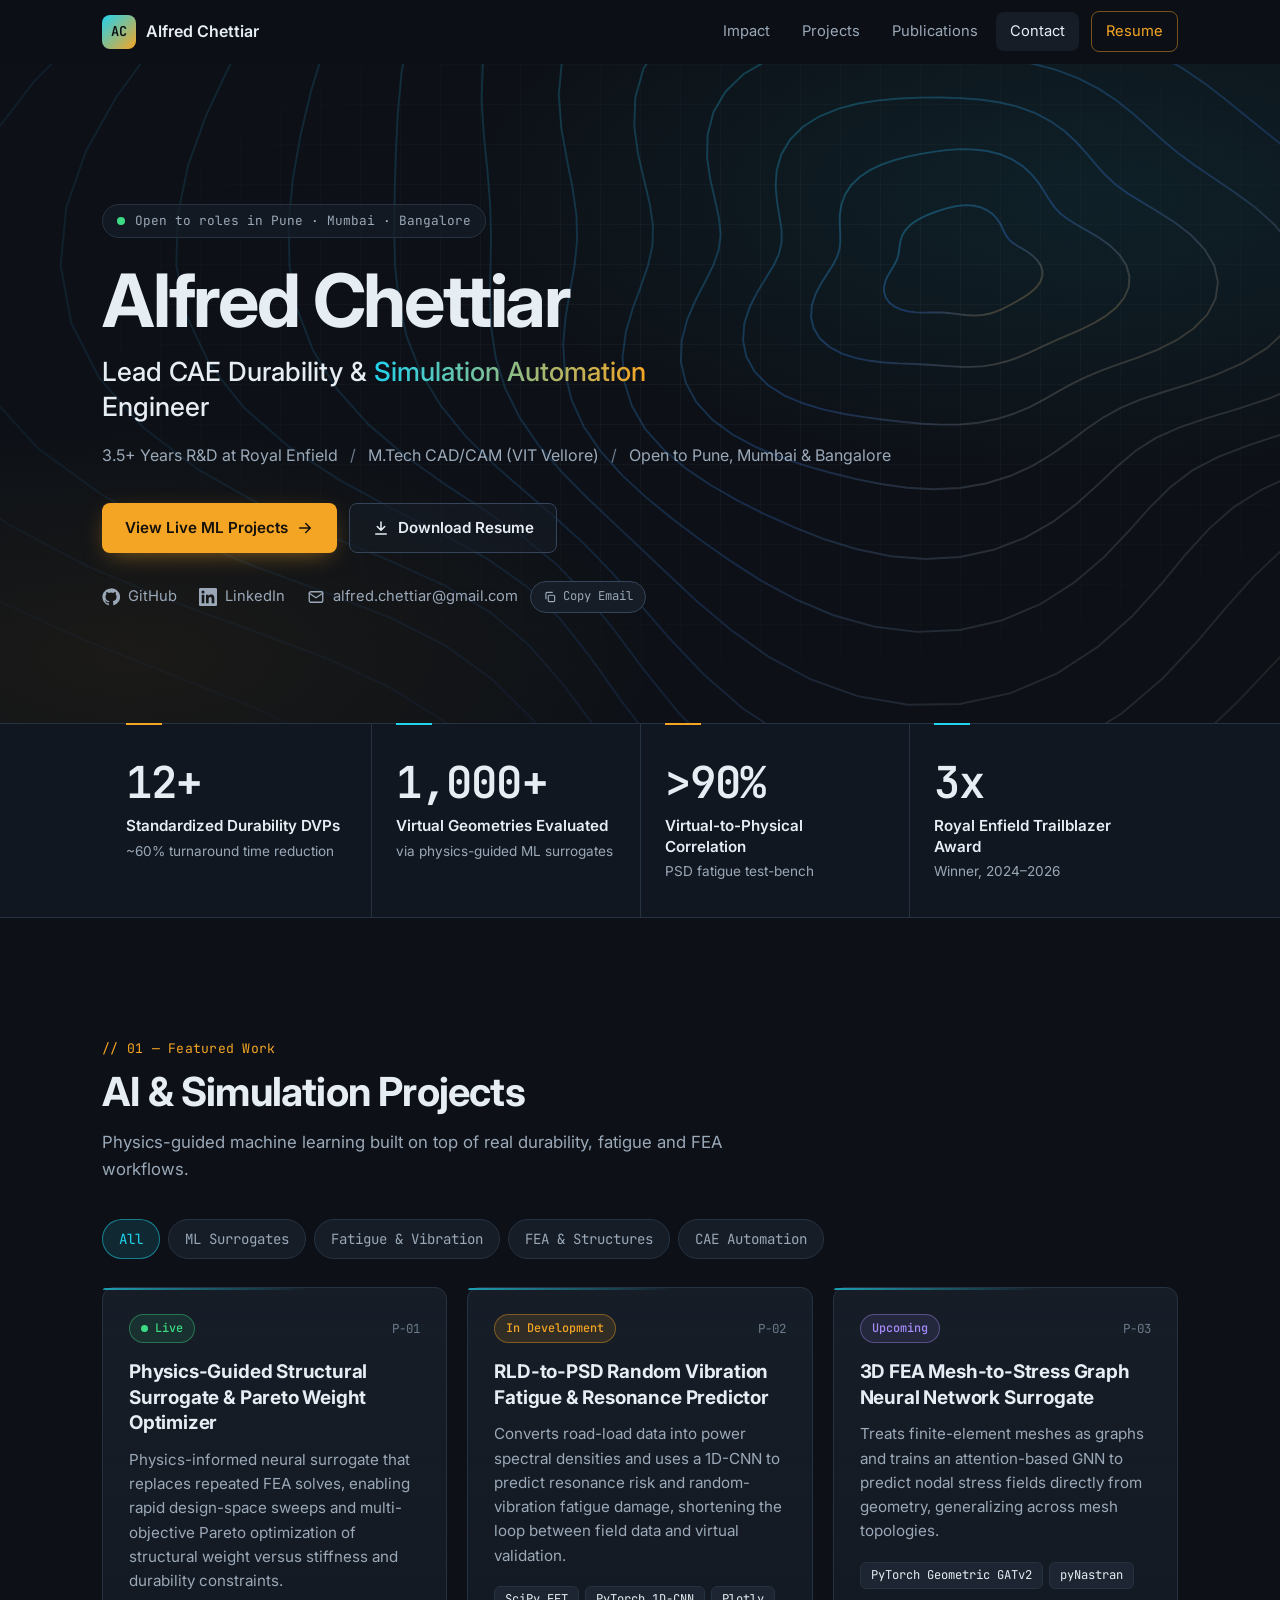
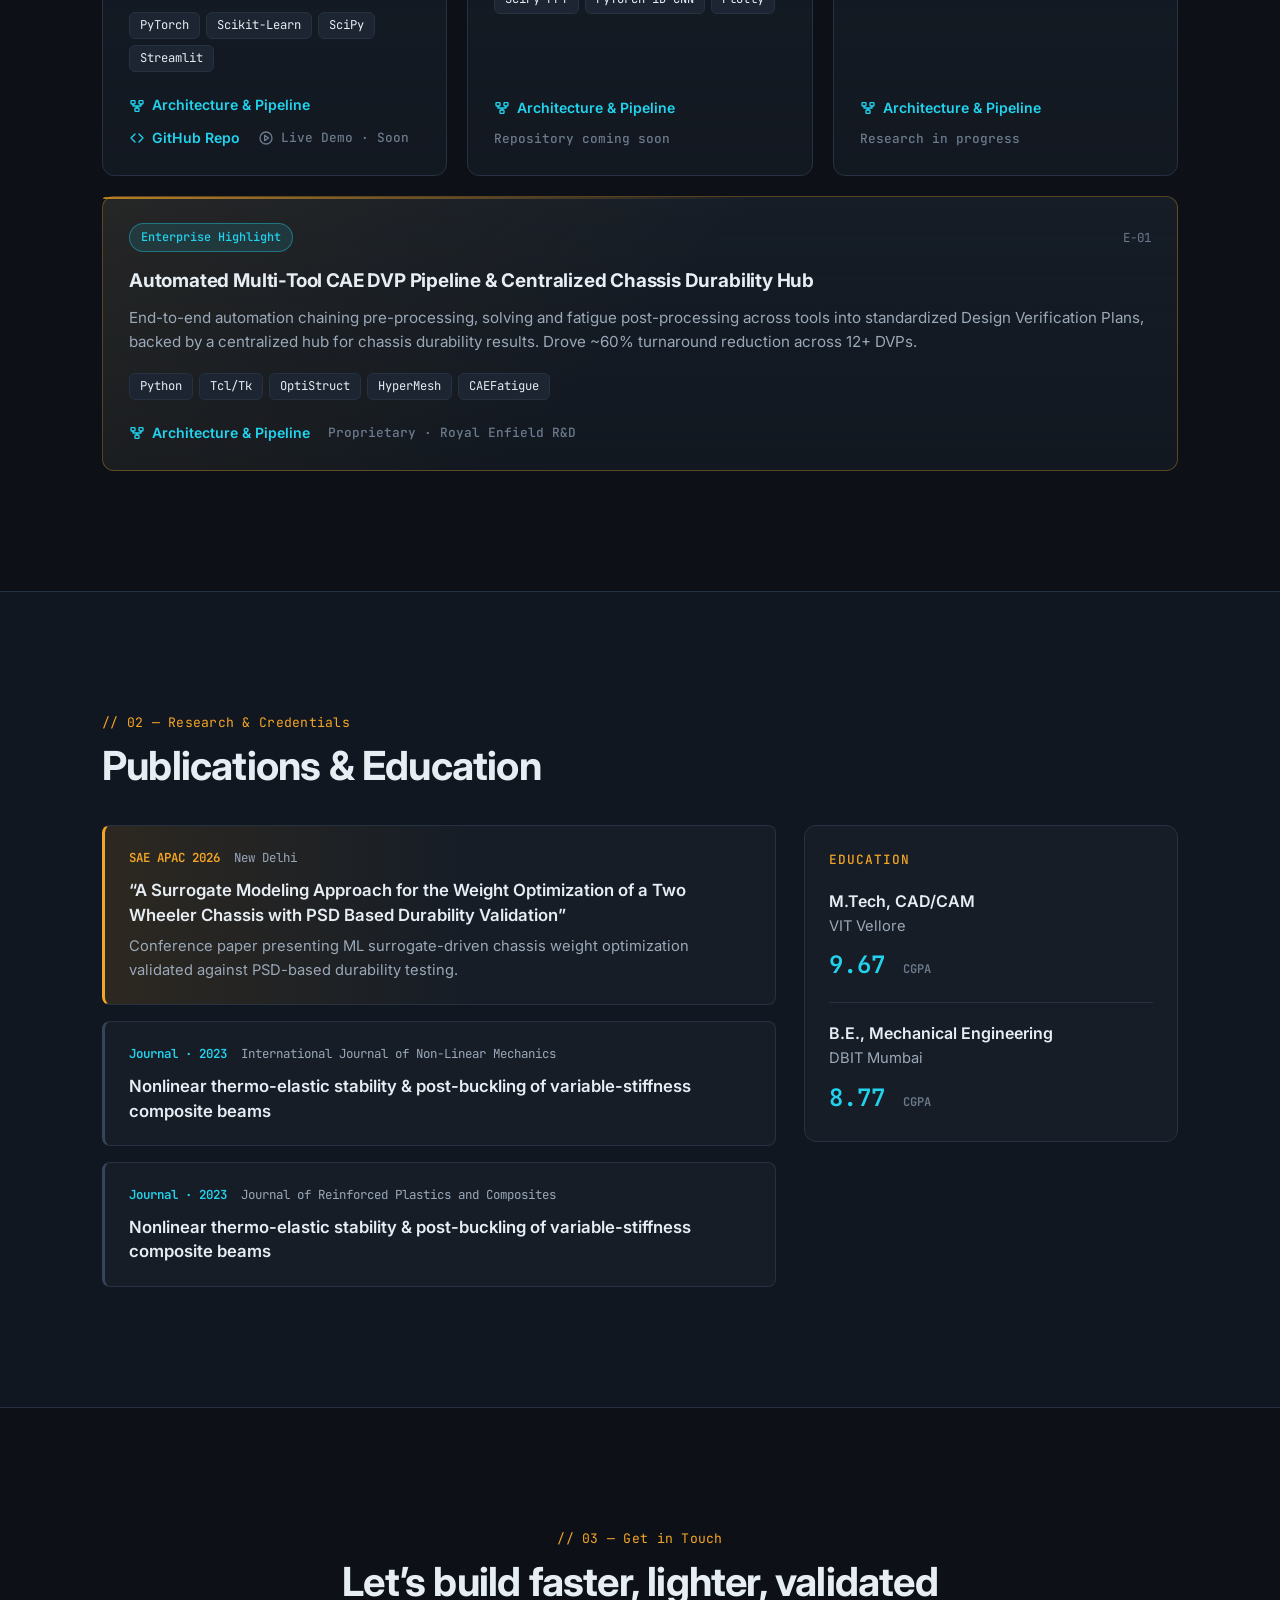
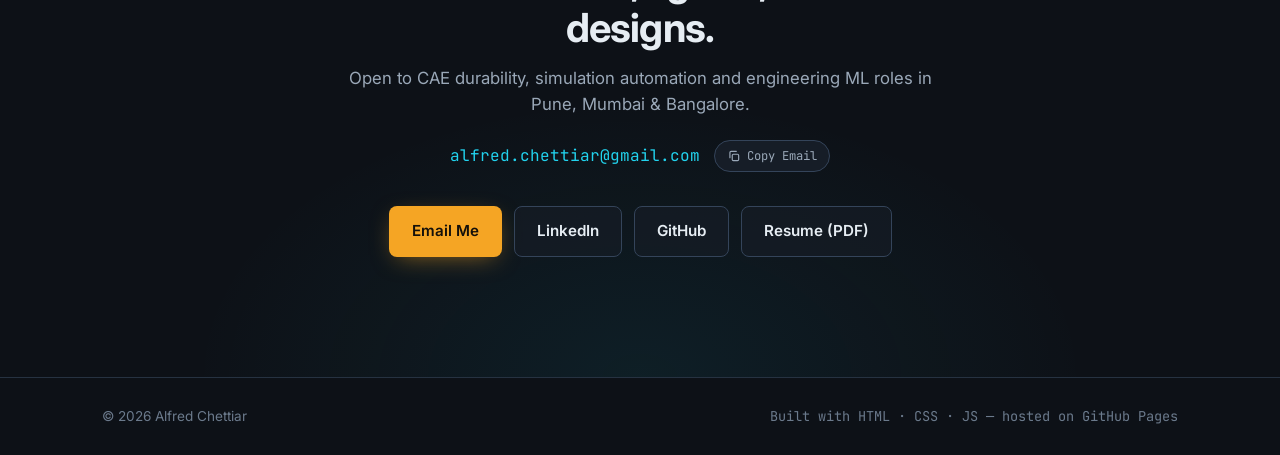
==== index.html @ 5c905694 "Add social preview meta, architecture modals, smooth nav and copy-email - OpenGraph + Twitter Card t" ====
<!DOCTYPE html>
<html lang="en">
<head>
  <meta charset="UTF-8">
  <meta name="viewport" content="width=device-width, initial-scale=1">
  <title>Alfred Chettiar | Lead CAE Durability &amp; Simulation Automation Engineer</title>
  <meta name="description" content="Alfred Chettiar — Lead CAE Durability &amp; Simulation Automation Engineer. 3.5+ years R&amp;D at Royal Enfield. Physics-guided ML surrogates, PSD fatigue, and CAE pipeline automation.">
  <meta name="theme-color" content="#0d1117">
  <link rel="canonical" href="https://alfredchettiar.github.io/">

  <!-- Open Graph (LinkedIn, Facebook, Slack, email previews) -->
  <meta property="og:type" content="website">
  <meta property="og:site_name" content="Alfred Chettiar">
  <meta property="og:title" content="Alfred Chettiar | Lead CAE Durability &amp; Simulation Automation Engineer">
  <meta property="og:description" content="Physics-guided ML surrogates, PSD fatigue correlation (&gt;90%) and automated CAE DVP pipelines. 3.5+ years R&amp;D at Royal Enfield.">
  <meta property="og:url" content="https://alfredchettiar.github.io">
  <meta property="og:image" content="https://alfredchettiar.github.io/assets/og-image.png">
  <meta property="og:image:type" content="image/png">
  <meta property="og:image:width" content="1200">
  <meta property="og:image:height" content="630">
  <meta property="og:image:alt" content="Alfred Chettiar — Lead CAE Durability and Simulation Automation Engineer, with FEA contour graphic">
  <meta property="og:locale" content="en_IN">

  <!-- Twitter / X Card -->
  <meta name="twitter:card" content="summary_large_image">
  <meta name="twitter:title" content="Alfred Chettiar | Lead CAE Durability &amp; Simulation Automation Engineer">
  <meta name="twitter:description" content="Physics-guided ML surrogates, PSD fatigue correlation (&gt;90%) and automated CAE DVP pipelines.">
  <meta name="twitter:image" content="https://alfredchettiar.github.io/assets/og-image.png">
  <meta name="twitter:image:alt" content="Alfred Chettiar — Lead CAE Durability and Simulation Automation Engineer, with FEA contour graphic">

  <link rel="icon" href="data:image/svg+xml,%3Csvg xmlns='http://www.w3.org/2000/svg' viewBox='0 0 32 32'%3E%3Crect width='32' height='32' rx='6' fill='%230d1117'/%3E%3Cpath d='M6 22 L12 10 L16 18 L20 8 L26 22' fill='none' stroke='%23f5a524' stroke-width='2.5' stroke-linejoin='round'/%3E%3C/svg%3E">
  <link rel="preconnect" href="https://fonts.googleapis.com">
  <link rel="preconnect" href="https://fonts.gstatic.com" crossorigin>
  <link href="https://fonts.googleapis.com/css2?family=Inter:wght@400;500;600;700&family=JetBrains+Mono:wght@400;500;600&display=swap" rel="stylesheet">
  <link rel="stylesheet" href="styles.css">
</head>
<body>
  <a class="skip-link" href="#main">Skip to content</a>

  <header class="site-header" id="top">
    <nav class="nav container" aria-label="Primary">
      <a class="brand" href="#top" aria-label="Alfred Chettiar — home">
        <span class="brand-mark" aria-hidden="true">AC</span>
        <span class="brand-text">Alfred Chettiar</span>
      </a>
      <button class="nav-toggle" type="button" aria-expanded="false" aria-controls="nav-menu" aria-label="Toggle navigation">
        <span></span><span></span><span></span>
      </button>
      <ul class="nav-menu" id="nav-menu">
        <li><a href="#impact">Impact</a></li>
        <li><a href="#projects">Projects</a></li>
        <li><a href="#publications">Publications</a></li>
        <li><a href="#contact">Contact</a></li>
        <li><a class="nav-cta" href="assets/Alfred_Resume.pdf" download>Resume</a></li>
      </ul>
    </nav>
  </header>

  <main id="main">
    <!-- ============ HERO ============ -->
    <section class="hero" aria-labelledby="hero-title">
      <svg class="hero-contours" viewBox="0 0 800 600" preserveAspectRatio="xMidYMid slice" aria-hidden="true" focusable="false">
        <defs>
          <linearGradient id="contourGrad" x1="0" y1="0" x2="1" y2="1">
            <stop offset="0%" stop-color="#22d3ee"/>
            <stop offset="55%" stop-color="#3b82f6"/>
            <stop offset="100%" stop-color="#f5a524"/>
          </linearGradient>
        </defs>
        <g fill="none" stroke="url(#contourGrad)" stroke-width="1.2" id="contour-group"></g>
      </svg>

      <div class="container hero-inner">
        <p class="eyebrow mono"><span class="status-dot" aria-hidden="true"></span> Open to roles in Pune · Mumbai · Bangalore</p>
        <h1 id="hero-title">Alfred Chettiar</h1>
        <p class="hero-title">Lead CAE Durability &amp; <span class="accent">Simulation Automation</span> Engineer</p>
        <p class="hero-sub">
          <span>3.5+ Years R&amp;D at Royal Enfield</span>
          <span class="sep" aria-hidden="true">/</span>
          <span>M.Tech CAD/CAM (VIT Vellore)</span>
          <span class="sep" aria-hidden="true">/</span>
          <span>Open to Pune, Mumbai &amp; Bangalore</span>
        </p>

        <div class="hero-ctas">
          <a class="btn btn-primary" href="#projects">
            View Live ML Projects
            <svg viewBox="0 0 24 24" aria-hidden="true"><path d="M5 12h14M13 6l6 6-6 6"/></svg>
          </a>
          <a class="btn btn-outline" href="assets/Alfred_Resume.pdf" download>
            <svg viewBox="0 0 24 24" aria-hidden="true"><path d="M12 4v11M7 10l5 5 5-5M5 20h14"/></svg>
            Download Resume
          </a>
        </div>

        <ul class="social-links" aria-label="Profiles and contact">
          <li>
            <a href="https://github.com/AlfredChettiar" target="_blank" rel="noopener noreferrer">
              <svg viewBox="0 0 24 24" aria-hidden="true" class="icon-fill"><path d="M12 .5a11.5 11.5 0 0 0-3.64 22.41c.58.1.79-.25.79-.56v-2c-3.2.7-3.88-1.37-3.88-1.37-.52-1.33-1.28-1.69-1.28-1.69-1.05-.71.08-.7.08-.7 1.16.08 1.77 1.19 1.77 1.19 1.03 1.77 2.7 1.26 3.36.96.1-.75.4-1.26.73-1.55-2.55-.29-5.24-1.28-5.24-5.69 0-1.26.45-2.29 1.19-3.1-.12-.29-.52-1.46.11-3.05 0 0 .97-.31 3.17 1.18a11 11 0 0 1 5.77 0c2.2-1.49 3.17-1.18 3.17-1.18.63 1.59.23 2.76.11 3.05.74.81 1.19 1.84 1.19 3.1 0 4.42-2.7 5.4-5.26 5.68.41.36.78 1.06.78 2.14v3.17c0 .31.21.67.8.56A11.5 11.5 0 0 0 12 .5Z"/></svg>
              <span>GitHub</span>
            </a>
          </li>
          <li>
            <a href="https://linkedin.com/in/alfred-chettiar-0b3b53189" target="_blank" rel="noopener noreferrer">
              <svg viewBox="0 0 24 24" aria-hidden="true" class="icon-fill"><path d="M20.45 20.45h-3.56v-5.57c0-1.33-.02-3.04-1.85-3.04-1.86 0-2.14 1.45-2.14 2.94v5.67H9.35V9h3.41v1.56h.05c.48-.9 1.64-1.85 3.37-1.85 3.6 0 4.27 2.37 4.27 5.46v6.28ZM5.34 7.43a2.06 2.06 0 1 1 0-4.13 2.06 2.06 0 0 1 0 4.13ZM7.12 20.45H3.56V9h3.56v11.45ZM22.22 0H1.77C.79 0 0 .77 0 1.73v20.54C0 23.23.79 24 1.77 24h20.45c.98 0 1.78-.77 1.78-1.73V1.73C24 .77 23.2 0 22.22 0Z"/></svg>
              <span>LinkedIn</span>
            </a>
          </li>
          <li>
            <a href="mailto:alfred.chettiar@gmail.com">
              <svg viewBox="0 0 24 24" aria-hidden="true"><rect x="3" y="5" width="18" height="14" rx="2"/><path d="m3 7 9 6 9-6"/></svg>
              <span>alfred.chettiar@gmail.com</span>
            </a>
            <button class="copy-btn" type="button" data-copy="alfred.chettiar@gmail.com" aria-label="Copy email address to clipboard">
              <svg viewBox="0 0 24 24" aria-hidden="true"><rect x="9" y="9" width="11" height="11" rx="2"/><path d="M5 15V6a2 2 0 0 1 2-2h9"/></svg>
              <span class="copy-label">Copy Email</span>
            </button>
          </li>
        </ul>
      </div>
    </section>

    <!-- ============ IMPACT METRICS ============ -->
    <section class="impact" id="impact" aria-labelledby="impact-title">
      <div class="container">
        <h2 class="visually-hidden" id="impact-title">Engineering Impact</h2>
        <ul class="metrics">
          <li class="metric">
            <p class="metric-value mono" data-count="12" data-suffix="+">12+</p>
            <p class="metric-label">Standardized Durability DVPs</p>
            <p class="metric-note">~60% turnaround time reduction</p>
          </li>
          <li class="metric">
            <p class="metric-value mono" data-count="1000" data-suffix="+" data-format="comma">1,000+</p>
            <p class="metric-label">Virtual Geometries Evaluated</p>
            <p class="metric-note">via physics-guided ML surrogates</p>
          </li>
          <li class="metric">
            <p class="metric-value mono" data-count="90" data-prefix="&gt;" data-suffix="%">&gt;90%</p>
            <p class="metric-label">Virtual-to-Physical Correlation</p>
            <p class="metric-note">PSD fatigue test-bench</p>
          </li>
          <li class="metric">
            <p class="metric-value mono" data-count="3" data-suffix="x">3x</p>
            <p class="metric-label">Royal Enfield Trailblazer Award</p>
            <p class="metric-note">Winner, 2024–2026</p>
          </li>
        </ul>
      </div>
    </section>

    <!-- ============ PROJECTS ============ -->
    <section class="section projects" id="projects" aria-labelledby="projects-title">
      <div class="container">
        <header class="section-head">
          <p class="section-kicker mono">// 01 — Featured Work</p>
          <h2 id="projects-title">AI &amp; Simulation Projects</h2>
          <p class="section-lede">Physics-guided machine learning built on top of real durability, fatigue and FEA workflows.</p>
        </header>

        <div class="filters" role="group" aria-label="Filter projects by domain">
          <button class="filter-btn is-active" type="button" data-filter="all" aria-pressed="true">All</button>
          <button class="filter-btn" type="button" data-filter="ml" aria-pressed="false">ML Surrogates</button>
          <button class="filter-btn" type="button" data-filter="fatigue" aria-pressed="false">Fatigue &amp; Vibration</button>
          <button class="filter-btn" type="button" data-filter="fea" aria-pressed="false">FEA &amp; Structures</button>
          <button class="filter-btn" type="button" data-filter="automation" aria-pressed="false">CAE Automation</button>
        </div>
        <p class="visually-hidden" id="filter-status" aria-live="polite"></p>

        <div class="project-grid">
          <!-- Project 1 -->
          <article class="project-card" data-domains="ml fea">
            <div class="card-top">
              <span class="badge badge-live"><span class="pulse" aria-hidden="true"></span>Live</span>
              <span class="card-index mono">P-01</span>
            </div>
            <h3>Physics-Guided Structural Surrogate &amp; Pareto Weight Optimizer</h3>
            <p>Physics-informed neural surrogate that replaces repeated FEA solves, enabling rapid design-space sweeps and multi-objective Pareto optimization of structural weight versus stiffness and durability constraints.</p>
            <ul class="tags" aria-label="Tech stack">
              <li>PyTorch</li><li>Scikit-Learn</li><li>SciPy</li><li>Streamlit</li>
            </ul>
            <div class="card-actions">
              <button class="card-link card-btn" type="button" data-modal="p1" aria-haspopup="dialog">
                <svg viewBox="0 0 24 24" aria-hidden="true"><rect x="3" y="4" width="6" height="5" rx="1"/><rect x="15" y="4" width="6" height="5" rx="1"/><rect x="9" y="15" width="6" height="5" rx="1"/><path d="M6 9v3h12V9M12 12v3"/></svg>
                Architecture &amp; Pipeline
              </button>
              <a class="card-link" href="https://github.com/AlfredChettiar/structural-surrogate-optimizer" target="_blank" rel="noopener noreferrer">
                <svg viewBox="0 0 24 24" aria-hidden="true"><path d="M9 18 3 12l6-6M15 6l6 6-6 6"/></svg>
                GitHub Repo
              </a>
              <span class="card-link is-placeholder" title="Live demo link coming soon">
                <svg viewBox="0 0 24 24" aria-hidden="true"><circle cx="12" cy="12" r="9"/><path d="m10 8 6 4-6 4z"/></svg>
                Live Demo · Soon
              </span>
            </div>
          </article>

          <!-- Project 2 -->
          <article class="project-card" data-domains="ml fatigue">
            <div class="card-top">
              <span class="badge badge-dev">In Development</span>
              <span class="card-index mono">P-02</span>
            </div>
            <h3>RLD-to-PSD Random Vibration Fatigue &amp; Resonance Predictor</h3>
            <p>Converts road-load data into power spectral densities and uses a 1D-CNN to predict resonance risk and random-vibration fatigue damage, shortening the loop between field data and virtual validation.</p>
            <ul class="tags" aria-label="Tech stack">
              <li>SciPy FFT</li><li>PyTorch 1D-CNN</li><li>Plotly</li>
            </ul>
            <div class="card-actions">
              <button class="card-link card-btn" type="button" data-modal="p2" aria-haspopup="dialog">
                <svg viewBox="0 0 24 24" aria-hidden="true"><rect x="3" y="4" width="6" height="5" rx="1"/><rect x="15" y="4" width="6" height="5" rx="1"/><rect x="9" y="15" width="6" height="5" rx="1"/><path d="M6 9v3h12V9M12 12v3"/></svg>
                Architecture &amp; Pipeline
              </button>
              <span class="card-link is-placeholder">Repository coming soon</span>
            </div>
          </article>

          <!-- Project 3 -->
          <article class="project-card" data-domains="ml fea">
            <div class="card-top">
              <span class="badge badge-upcoming">Upcoming</span>
              <span class="card-index mono">P-03</span>
            </div>
            <h3>3D FEA Mesh-to-Stress Graph Neural Network Surrogate</h3>
            <p>Treats finite-element meshes as graphs and trains an attention-based GNN to predict nodal stress fields directly from geometry, generalizing across mesh topologies.</p>
            <ul class="tags" aria-label="Tech stack">
              <li>PyTorch Geometric GATv2</li><li>pyNastran</li>
            </ul>
            <div class="card-actions">
              <button class="card-link card-btn" type="button" data-modal="p3" aria-haspopup="dialog">
                <svg viewBox="0 0 24 24" aria-hidden="true"><rect x="3" y="4" width="6" height="5" rx="1"/><rect x="15" y="4" width="6" height="5" rx="1"/><rect x="9" y="15" width="6" height="5" rx="1"/><path d="M6 9v3h12V9M12 12v3"/></svg>
                Architecture &amp; Pipeline
              </button>
              <span class="card-link is-placeholder">Research in progress</span>
            </div>
          </article>

          <!-- Enterprise -->
          <article class="project-card project-card--enterprise" data-domains="automation fatigue fea">
            <div class="card-top">
              <span class="badge badge-enterprise">Enterprise Highlight</span>
              <span class="card-index mono">E-01</span>
            </div>
            <h3>Automated Multi-Tool CAE DVP Pipeline &amp; Centralized Chassis Durability Hub</h3>
            <p>End-to-end automation chaining pre-processing, solving and fatigue post-processing across tools into standardized Design Verification Plans, backed by a centralized hub for chassis durability results. Drove ~60% turnaround reduction across 12+ DVPs.</p>
            <ul class="tags" aria-label="Tech stack">
              <li>Python</li><li>Tcl/Tk</li><li>OptiStruct</li><li>HyperMesh</li><li>CAEFatigue</li>
            </ul>
            <div class="card-actions">
              <button class="card-link card-btn" type="button" data-modal="e1" aria-haspopup="dialog">
                <svg viewBox="0 0 24 24" aria-hidden="true"><rect x="3" y="4" width="6" height="5" rx="1"/><rect x="15" y="4" width="6" height="5" rx="1"/><rect x="9" y="15" width="6" height="5" rx="1"/><path d="M6 9v3h12V9M12 12v3"/></svg>
                Architecture &amp; Pipeline
              </button>
              <span class="card-link is-placeholder">Proprietary · Royal Enfield R&amp;D</span>
            </div>
          </article>
        </div>
        <p class="empty-state" hidden>No projects in this domain yet.</p>
      </div>
    </section>

    <!-- ============ PUBLICATIONS ============ -->
    <section class="section publications" id="publications" aria-labelledby="pubs-title">
      <div class="container">
        <header class="section-head">
          <p class="section-kicker mono">// 02 — Research &amp; Credentials</p>
          <h2 id="pubs-title">Publications &amp; Education</h2>
        </header>

        <div class="pub-layout">
          <ol class="pub-list">
            <li class="pub pub--featured">
              <div class="pub-meta mono"><span class="pub-venue">SAE APAC 2026</span><span>New Delhi</span></div>
              <h3 class="pub-title">“A Surrogate Modeling Approach for the Weight Optimization of a Two Wheeler Chassis with PSD Based Durability Validation”</h3>
              <p class="pub-desc">Conference paper presenting ML surrogate-driven chassis weight optimization validated against PSD-based durability testing.</p>
            </li>
            <li class="pub">
              <div class="pub-meta mono"><span class="pub-venue">Journal · 2023</span><span>International Journal of Non-Linear Mechanics</span></div>
              <h3 class="pub-title">Nonlinear thermo-elastic stability &amp; post-buckling of variable-stiffness composite beams</h3>
            </li>
            <li class="pub">
              <div class="pub-meta mono"><span class="pub-venue">Journal · 2023</span><span>Journal of Reinforced Plastics and Composites</span></div>
              <h3 class="pub-title">Nonlinear thermo-elastic stability &amp; post-buckling of variable-stiffness composite beams</h3>
            </li>
          </ol>

          <aside class="edu" aria-labelledby="edu-title">
            <h3 id="edu-title" class="edu-head mono">Education</h3>
            <div class="edu-item">
              <p class="edu-degree">M.Tech, CAD/CAM</p>
              <p class="edu-school">VIT Vellore</p>
              <p class="edu-score mono">9.67 <span>CGPA</span></p>
            </div>
            <div class="edu-item">
              <p class="edu-degree">B.E., Mechanical Engineering</p>
              <p class="edu-school">DBIT Mumbai</p>
              <p class="edu-score mono">8.77 <span>CGPA</span></p>
            </div>
          </aside>
        </div>
      </div>
    </section>

    <!-- ============ CONTACT ============ -->
    <section class="section contact" id="contact" aria-labelledby="contact-title">
      <div class="container contact-inner">
        <p class="section-kicker mono">// 03 — Get in Touch</p>
        <h2 id="contact-title">Let’s build faster, lighter, validated designs.</h2>
        <p class="section-lede">Open to CAE durability, simulation automation and engineering ML roles in Pune, Mumbai &amp; Bangalore.</p>
        <p class="contact-email mono">
          <a href="mailto:alfred.chettiar@gmail.com">alfred.chettiar@gmail.com</a>
          <button class="copy-btn" type="button" data-copy="alfred.chettiar@gmail.com" aria-label="Copy email address to clipboard">
            <svg viewBox="0 0 24 24" aria-hidden="true"><rect x="9" y="9" width="11" height="11" rx="2"/><path d="M5 15V6a2 2 0 0 1 2-2h9"/></svg>
            <span class="copy-label">Copy Email</span>
          </button>
        </p>
        <div class="hero-ctas contact-ctas">
          <a class="btn btn-primary" href="mailto:alfred.chettiar@gmail.com">Email Me</a>
          <a class="btn btn-outline" href="https://linkedin.com/in/alfred-chettiar-0b3b53189" target="_blank" rel="noopener noreferrer">LinkedIn</a>
          <a class="btn btn-outline" href="https://github.com/AlfredChettiar" target="_blank" rel="noopener noreferrer">GitHub</a>
          <a class="btn btn-outline" href="assets/Alfred_Resume.pdf" download>Resume (PDF)</a>
        </div>
      </div>
    </section>
  </main>

  <footer class="site-footer">
    <div class="container footer-inner">
      <p>© <span id="year">2026</span> Alfred Chettiar</p>
      <p class="mono">Built with HTML · CSS · JS — hosted on GitHub Pages</p>
    </div>
  </footer>

  <!-- Architecture & Pipeline modal (content injected by script.js) -->
  <dialog class="modal" id="arch-modal" aria-labelledby="modal-title">
    <div class="modal-head">
      <div class="modal-head-text">
        <p class="modal-kicker mono" id="modal-kicker">Architecture &amp; Pipeline</p>
        <h2 id="modal-title"></h2>
      </div>
      <button class="modal-close" type="button" aria-label="Close dialog">
        <svg viewBox="0 0 24 24" aria-hidden="true"><path d="M6 6l12 12M18 6 6 18"/></svg>
      </button>
    </div>
    <div class="modal-body">
      <section aria-labelledby="m-flow-h">
        <h3 class="modal-h mono" id="m-flow-h">Data Flow</h3>
        <ol class="flow" id="m-flow"></ol>
      </section>
      <section aria-labelledby="m-arch-h">
        <h3 class="modal-h mono" id="m-arch-h">ML / System Architecture</h3>
        <dl class="spec" id="m-arch"></dl>
      </section>
      <section aria-labelledby="m-val-h">
        <h3 class="modal-h mono" id="m-val-h">Validation Metrics</h3>
        <ul class="m-grid" id="m-val"></ul>
        <p class="modal-note" id="m-note"></p>
      </section>
    </div>
  </dialog>

  <div class="toast" id="toast" role="status" aria-live="polite"></div>

  <script src="script.js" defer></script>
</body>
</html>
---- styles.css ----
/* ==========================================================================
   Alfred Chettiar — Portfolio
   Dark engineering theme: slate/charcoal base, amber + cyan CAE contour accents
   ========================================================================== */

:root {
  --bg: #0d1117;
  --bg-alt: #111720;
  --surface: #161d27;
  --surface-2: #1c2531;
  --border: #263241;
  --border-strong: #34445a;
  --text: #e6edf3;
  --text-muted: #9aa8b8;
  --text-dim: #6b7a8c;
  --amber: #f5a524;
  --amber-soft: rgba(245, 165, 36, 0.12);
  --cyan: #22d3ee;
  --cyan-soft: rgba(34, 211, 238, 0.12);
  --green: #3ddc84;
  --violet: #a78bfa;

  --font-sans: "Inter", system-ui, -apple-system, "Segoe UI", Roboto, sans-serif;
  --font-mono: "JetBrains Mono", ui-monospace, SFMono-Regular, Menlo, Consolas, monospace;

  --radius: 12px;
  --radius-sm: 8px;
  --container: 1140px;
  --gutter: clamp(16px, 4vw, 32px);
  --header-h: 64px;
  --ease: cubic-bezier(0.22, 1, 0.36, 1);
}

/* ---------- Reset ---------- */
*,
*::before,
*::after { box-sizing: border-box; }

html {
  scroll-behavior: smooth;
  scroll-padding-top: calc(var(--header-h) + 12px);
  -webkit-text-size-adjust: 100%;
}

body {
  margin: 0;
  font-family: var(--font-sans);
  font-size: 1rem;
  line-height: 1.6;
  color: var(--text);
  background: var(--bg);
  -webkit-font-smoothing: antialiased;
  overflow-x: hidden;
}

h1, h2, h3, p, ul, ol { margin: 0; }
ul, ol { padding: 0; list-style: none; }
a { color: inherit; text-decoration: none; }
img, svg { display: block; max-width: 100%; }
button { font: inherit; color: inherit; cursor: pointer; }

:focus-visible {
  outline: 2px solid var(--cyan);
  outline-offset: 3px;
  border-radius: 4px;
}

.mono { font-family: var(--font-mono); }

.container {
  width: 100%;
  max-width: var(--container);
  margin-inline: auto;
  padding-inline: var(--gutter);
}

.visually-hidden {
  position: absolute !important;
  width: 1px; height: 1px;
  padding: 0; margin: -1px;
  overflow: hidden; clip: rect(0 0 0 0);
  white-space: nowrap; border: 0;
}

.skip-link {
  position: absolute;
  left: 16px; top: -48px;
  z-index: 100;
  padding: 8px 14px;
  background: var(--amber);
  color: #111;
  font-weight: 600;
  border-radius: var(--radius-sm);
  transition: top 0.2s;
}
.skip-link:focus { top: 12px; }

/* ---------- Header / Nav ---------- */
.site-header {
  position: sticky;
  top: 0;
  z-index: 50;
  height: var(--header-h);
  background: rgba(13, 17, 23, 0.72);
  backdrop-filter: blur(12px);
  -webkit-backdrop-filter: blur(12px);
  border-bottom: 1px solid transparent;
  transition: border-color 0.3s, background 0.3s;
}
.site-header.is-scrolled {
  border-bottom-color: var(--border);
  background: rgba(13, 17, 23, 0.9);
}

.nav {
  height: 100%;
  display: flex;
  align-items: center;
  justify-content: space-between;
}

.brand { display: flex; align-items: center; gap: 10px; font-weight: 600; }
.brand-mark {
  display: grid; place-items: center;
  width: 34px; height: 34px;
  font-family: var(--font-mono);
  font-size: 0.85rem;
  color: var(--bg);
  background: linear-gradient(135deg, var(--cyan), var(--amber));
  border-radius: 8px;
}

.nav-menu { display: flex; align-items: center; gap: 4px; }
.nav-menu a {
  display: block;
  padding: 8px 14px;
  font-size: 0.92rem;
  color: var(--text-muted);
  border-radius: var(--radius-sm);
  transition: color 0.2s, background 0.2s;
}
.nav-menu a:hover,
.nav-menu a.is-current { color: var(--text); background: var(--surface); }
.nav-menu .nav-cta {
  margin-left: 8px;
  color: var(--amber);
  border: 1px solid rgba(245, 165, 36, 0.45);
}
.nav-menu .nav-cta:hover { background: var(--amber-soft); color: var(--amber); }

.nav-toggle {
  display: none;
  width: 42px; height: 42px;
  padding: 10px;
  background: transparent;
  border: 1px solid var(--border);
  border-radius: var(--radius-sm);
}
.nav-toggle span {
  display: block;
  height: 2px;
  margin: 4px 0;
  background: var(--text);
  border-radius: 2px;
  transition: transform 0.3s var(--ease), opacity 0.2s;
}
.nav-toggle[aria-expanded="true"] span:nth-child(1) { transform: translateY(6px) rotate(45deg); }
.nav-toggle[aria-expanded="true"] span:nth-child(2) { opacity: 0; }
.nav-toggle[aria-expanded="true"] span:nth-child(3) { transform: translateY(-6px) rotate(-45deg); }

/* ---------- Buttons ---------- */
.btn {
  display: inline-flex;
  align-items: center;
  justify-content: center;
  gap: 8px;
  min-height: 46px;
  padding: 12px 22px;
  font-weight: 600;
  font-size: 0.95rem;
  border-radius: var(--radius-sm);
  border: 1px solid transparent;
  transition: transform 0.2s var(--ease), background 0.2s, border-color 0.2s, box-shadow 0.2s;
}
.btn svg {
  width: 18px; height: 18px;
  fill: none; stroke: currentColor; stroke-width: 2;
  stroke-linecap: round; stroke-linejoin: round;
}
.btn:hover { transform: translateY(-2px); }
.btn-primary {
  color: #14100a;
  background: var(--amber);
  box-shadow: 0 6px 24px -8px rgba(245, 165, 36, 0.6);
}
.btn-primary:hover { background: #ffb53d; }
.btn-outline {
  color: var(--text);
  background: rgba(22, 29, 39, 0.6);
  border-color: var(--border-strong);
}
.btn-outline:hover { border-color: var(--cyan); color: var(--cyan); }

/* ---------- Hero ---------- */
.hero {
  position: relative;
  overflow: hidden;
  padding: clamp(72px, 12vw, 140px) 0 clamp(64px, 9vw, 110px);
  background:
    radial-gradient(ellipse 70% 60% at 85% 20%, rgba(34, 211, 238, 0.08), transparent 70%),
    radial-gradient(ellipse 60% 50% at 10% 90%, rgba(245, 165, 36, 0.06), transparent 70%),
    var(--bg);
}
.hero::after {
  /* fine engineering grid */
  content: "";
  position: absolute; inset: 0;
  background-image:
    linear-gradient(rgba(154, 168, 184, 0.05) 1px, transparent 1px),
    linear-gradient(90deg, rgba(154, 168, 184, 0.05) 1px, transparent 1px);
  background-size: 40px 40px;
  mask-image: radial-gradient(ellipse at 60% 40%, #000 20%, transparent 75%);
  -webkit-mask-image: radial-gradient(ellipse at 60% 40%, #000 20%, transparent 75%);
  pointer-events: none;
}
.hero-contours {
  position: absolute;
  inset: 0;
  width: 100%; height: 100%;
  opacity: 0.32;
  pointer-events: none;
}
.hero-inner { position: relative; z-index: 1; }

.eyebrow {
  display: inline-flex;
  align-items: center;
  gap: 10px;
  padding: 6px 14px;
  font-size: 0.8rem;
  color: var(--text-muted);
  background: rgba(22, 29, 39, 0.7);
  border: 1px solid var(--border);
  border-radius: 999px;
}
.status-dot {
  width: 8px; height: 8px;
  background: var(--green);
  border-radius: 50%;
  box-shadow: 0 0 0 0 rgba(61, 220, 132, 0.6);
  animation: ping 2.2s infinite;
}
@keyframes ping {
  0% { box-shadow: 0 0 0 0 rgba(61, 220, 132, 0.55); }
  80%, 100% { box-shadow: 0 0 0 8px rgba(61, 220, 132, 0); }
}

.hero h1 {
  margin-top: 24px;
  font-size: clamp(2.6rem, 7vw, 4.6rem);
  line-height: 1.05;
  letter-spacing: -0.03em;
  font-weight: 700;
}
.hero-title {
  margin-top: 14px;
  max-width: 34ch;
  font-size: clamp(1.2rem, 2.6vw, 1.65rem);
  font-weight: 500;
  color: var(--text);
  line-height: 1.35;
}
.accent {
  background: linear-gradient(90deg, var(--cyan), var(--amber));
  -webkit-background-clip: text;
  background-clip: text;
  color: transparent;
}
.hero-sub {
  display: flex;
  flex-wrap: wrap;
  gap: 6px 12px;
  margin-top: 18px;
  font-size: 1rem;
  color: var(--text-muted);
}
.hero-sub .sep { color: var(--text-dim); }

.hero-ctas {
  display: flex;
  flex-wrap: wrap;
  gap: 12px;
  margin-top: 34px;
}

.social-links {
  display: flex;
  flex-wrap: wrap;
  gap: 8px 22px;
  margin-top: 28px;
}
.social-links a {
  display: inline-flex;
  align-items: center;
  gap: 8px;
  font-size: 0.92rem;
  color: var(--text-muted);
  transition: color 0.2s;
  word-break: break-all;
}
.social-links a:hover { color: var(--cyan); }
.social-links svg {
  width: 18px; height: 18px; flex-shrink: 0;
  fill: none; stroke: currentColor; stroke-width: 1.8;
  stroke-linecap: round; stroke-linejoin: round;
}
.social-links svg.icon-fill { fill: currentColor; stroke: none; }

/* ---------- Impact metrics ---------- */
.impact {
  position: relative;
  background: var(--bg-alt);
  border-block: 1px solid var(--border);
}
.metrics {
  display: grid;
  grid-template-columns: repeat(4, 1fr);
}
.metric {
  position: relative;
  padding: 34px 24px;
}
.metric + .metric { border-left: 1px solid var(--border); }
.metric::before {
  content: "";
  position: absolute;
  top: -1px; left: 24px;
  width: 36px; height: 2px;
  background: var(--amber);
}
.metric:nth-child(even)::before { background: var(--cyan); }
.metric-value {
  font-size: clamp(2rem, 4vw, 2.75rem);
  font-weight: 600;
  line-height: 1.1;
  letter-spacing: -0.02em;
  color: var(--text);
  font-variant-numeric: tabular-nums;
}
.metric-label {
  margin-top: 10px;
  font-weight: 600;
  font-size: 0.95rem;
  line-height: 1.35;
}
.metric-note {
  margin-top: 4px;
  font-size: 0.85rem;
  color: var(--text-muted);
}

/* ---------- Sections ---------- */
.section { padding: clamp(72px, 10vw, 120px) 0; }
.section-head { max-width: 680px; margin-bottom: 36px; }
.section-kicker {
  font-size: 0.82rem;
  color: var(--amber);
  letter-spacing: 0.02em;
}
.section h2 {
  margin-top: 10px;
  font-size: clamp(1.8rem, 4vw, 2.5rem);
  letter-spacing: -0.02em;
  line-height: 1.15;
}
.section-lede {
  margin-top: 14px;
  color: var(--text-muted);
  font-size: 1.05rem;
}

/* ---------- Filters ---------- */
.filters {
  display: flex;
  flex-wrap: wrap;
  gap: 8px;
  margin-bottom: 28px;
}
.filter-btn {
  padding: 8px 16px;
  font-size: 0.88rem;
  font-family: var(--font-mono);
  color: var(--text-muted);
  background: var(--surface);
  border: 1px solid var(--border);
  border-radius: 999px;
  transition: color 0.2s, border-color 0.2s, background 0.2s;
}
.filter-btn:hover { color: var(--text); border-color: var(--border-strong); }
.filter-btn.is-active {
  color: var(--cyan);
  background: var(--cyan-soft);
  border-color: rgba(34, 211, 238, 0.5);
}

/* ---------- Project cards ---------- */
.project-grid {
  display: grid;
  grid-template-columns: repeat(3, minmax(0, 1fr));
  gap: 20px;
}
.project-card {
  position: relative;
  display: flex;
  flex-direction: column;
  padding: 26px;
  background: linear-gradient(180deg, var(--surface), rgba(22, 29, 39, 0.6));
  border: 1px solid var(--border);
  border-radius: var(--radius);
  transition: transform 0.35s var(--ease), border-color 0.3s, box-shadow 0.3s, opacity 0.3s;
}
.project-card::before {
  /* contour accent line */
  content: "";
  position: absolute;
  inset: 0 0 auto 0;
  height: 2px;
  border-radius: var(--radius) var(--radius) 0 0;
  background: linear-gradient(90deg, var(--cyan), transparent 60%);
  opacity: 0.7;
}
.project-card:hover,
.project-card.reveal.is-visible:hover {
  transform: translateY(-4px);
  border-color: var(--border-strong);
  box-shadow: 0 18px 40px -20px rgba(0, 0, 0, 0.7);
}
.project-card.is-hidden { display: none; }
.project-card.is-entering { animation: cardIn 0.4s var(--ease) both; }
@keyframes cardIn {
  from { opacity: 0; transform: translateY(10px); }
  to { opacity: 1; transform: none; }
}

.project-card--enterprise {
  grid-column: 1 / -1;
  background:
    linear-gradient(135deg, rgba(245, 165, 36, 0.07), transparent 50%),
    linear-gradient(180deg, var(--surface), rgba(22, 29, 39, 0.6));
  border-color: rgba(245, 165, 36, 0.3);
}
.project-card--enterprise::before { background: linear-gradient(90deg, var(--amber), transparent 60%); }

.card-top {
  display: flex;
  align-items: center;
  justify-content: space-between;
  margin-bottom: 16px;
}
.card-index { font-size: 0.78rem; color: var(--text-dim); }

.badge {
  display: inline-flex;
  align-items: center;
  gap: 7px;
  padding: 4px 11px;
  font-family: var(--font-mono);
  font-size: 0.74rem;
  font-weight: 500;
  border-radius: 999px;
  border: 1px solid;
}
.badge-live { color: var(--green); border-color: rgba(61, 220, 132, 0.4); background: rgba(61, 220, 132, 0.1); }
.badge-dev { color: var(--amber); border-color: rgba(245, 165, 36, 0.4); background: var(--amber-soft); }
.badge-upcoming { color: var(--violet); border-color: rgba(167, 139, 250, 0.4); background: rgba(167, 139, 250, 0.1); }
.badge-enterprise { color: var(--cyan); border-color: rgba(34, 211, 238, 0.4); background: var(--cyan-soft); }
.pulse {
  width: 7px; height: 7px;
  background: var(--green);
  border-radius: 50%;
  animation: ping 2.2s infinite;
}

.project-card h3 {
  font-size: 1.18rem;
  line-height: 1.35;
  letter-spacing: -0.01em;
}
.project-card > p {
  margin-top: 12px;
  color: var(--text-muted);
  font-size: 0.95rem;
}

.tags {
  display: flex;
  flex-wrap: wrap;
  gap: 6px;
  margin-top: 18px;
}
.tags li {
  padding: 3px 10px;
  font-family: var(--font-mono);
  font-size: 0.76rem;
  color: var(--text);
  background: var(--surface-2);
  border: 1px solid var(--border);
  border-radius: 6px;
}

.card-actions {
  display: flex;
  flex-wrap: wrap;
  gap: 10px 18px;
  margin-top: auto;
  padding-top: 22px;
}
.card-link {
  display: inline-flex;
  align-items: center;
  gap: 7px;
  font-size: 0.88rem;
  font-weight: 600;
  color: var(--cyan);
}
.card-link svg {
  width: 16px; height: 16px;
  fill: none; stroke: currentColor; stroke-width: 2;
  stroke-linecap: round; stroke-linejoin: round;
}
a.card-link:hover { text-decoration: underline; text-underline-offset: 4px; }
.card-link.is-placeholder {
  color: var(--text-dim);
  font-weight: 500;
  font-family: var(--font-mono);
  font-size: 0.8rem;
}

.empty-state {
  padding: 32px;
  text-align: center;
  color: var(--text-muted);
  border: 1px dashed var(--border);
  border-radius: var(--radius);
}

/* ---------- Publications ---------- */
.publications { background: var(--bg-alt); border-top: 1px solid var(--border); }
.pub-layout {
  display: grid;
  grid-template-columns: minmax(0, 1.8fr) minmax(0, 1fr);
  gap: 28px;
  align-items: start;
}
.pub-list { display: grid; gap: 16px; }
.pub {
  padding: 22px 24px;
  background: var(--surface);
  border: 1px solid var(--border);
  border-left: 3px solid var(--border-strong);
  border-radius: var(--radius-sm);
}
.pub--featured {
  border-left-color: var(--amber);
  background: linear-gradient(90deg, var(--amber-soft), var(--surface) 55%);
}
.pub-meta {
  display: flex;
  flex-wrap: wrap;
  gap: 4px 14px;
  font-size: 0.78rem;
  color: var(--text-muted);
}
.pub-venue { color: var(--cyan); font-weight: 600; }
.pub--featured .pub-venue { color: var(--amber); }
.pub-title {
  margin-top: 10px;
  font-size: 1.05rem;
  font-weight: 600;
  line-height: 1.45;
}
.pub-desc { margin-top: 8px; font-size: 0.92rem; color: var(--text-muted); }

.edu {
  padding: 24px;
  background: var(--surface);
  border: 1px solid var(--border);
  border-radius: var(--radius);
}
.edu-head {
  font-size: 0.8rem;
  font-weight: 500;
  color: var(--amber);
  letter-spacing: 0.08em;
  text-transform: uppercase;
}
.edu-item { padding: 18px 0; }
.edu-item + .edu-item { border-top: 1px solid var(--border); }
.edu-item:last-child { padding-bottom: 0; }
.edu-degree { font-weight: 600; }
.edu-school { color: var(--text-muted); font-size: 0.92rem; }
.edu-score {
  margin-top: 8px;
  font-size: 1.5rem;
  font-weight: 600;
  color: var(--cyan);
}
.edu-score span { font-size: 0.75rem; color: var(--text-dim); margin-left: 4px; }

/* ---------- Contact ---------- */
.contact {
  background:
    radial-gradient(ellipse 50% 70% at 50% 100%, rgba(34, 211, 238, 0.07), transparent 70%),
    var(--bg);
  border-top: 1px solid var(--border);
}
.contact-inner { text-align: center; max-width: 760px; }
.contact-inner .section-lede { margin-inline: auto; max-width: 56ch; }
.contact-ctas { justify-content: center; }

/* ---------- Footer ---------- */
.site-footer {
  padding: 28px 0;
  border-top: 1px solid var(--border);
  font-size: 0.85rem;
  color: var(--text-dim);
}
.footer-inner {
  display: flex;
  flex-wrap: wrap;
  justify-content: space-between;
  gap: 8px 24px;
}


/* ==========================================================================
   Copy-email button, toast, architecture modal
   ========================================================================== */
.social-links li { display: inline-flex; align-items: center; flex-wrap: wrap; gap: 8px 12px; }

.copy-btn {
  display: inline-flex;
  align-items: center;
  gap: 6px;
  min-height: 32px;
  padding: 4px 12px;
  font-family: var(--font-mono);
  font-size: 0.76rem;
  color: var(--text-muted);
  background: var(--surface);
  border: 1px solid var(--border-strong);
  border-radius: 999px;
  transition: color 0.2s, border-color 0.2s, background 0.2s;
}
.copy-btn svg {
  width: 14px; height: 14px;
  fill: none; stroke: currentColor; stroke-width: 2;
  stroke-linecap: round; stroke-linejoin: round;
}
.copy-btn:hover { color: var(--cyan); border-color: var(--cyan); }
.copy-btn.is-copied { color: var(--green); border-color: rgba(61, 220, 132, 0.6); background: rgba(61, 220, 132, 0.1); }

.contact-email {
  display: flex;
  flex-wrap: wrap;
  align-items: center;
  justify-content: center;
  gap: 10px 14px;
  margin-top: 22px;
  font-size: 1rem;
}
.contact-email a { color: var(--cyan); word-break: break-all; }
.contact-email a:hover { text-decoration: underline; text-underline-offset: 4px; }

.toast {
  position: fixed;
  left: 50%;
  bottom: 24px;
  z-index: 200;
  max-width: calc(100% - 32px);
  padding: 10px 18px;
  font-family: var(--font-mono);
  font-size: 0.84rem;
  color: var(--text);
  background: var(--surface-2);
  border: 1px solid var(--border-strong);
  border-radius: 999px;
  box-shadow: 0 12px 32px -12px rgba(0, 0, 0, 0.8);
  opacity: 0;
  transform: translate(-50%, 12px);
  pointer-events: none;
  transition: opacity 0.25s, transform 0.25s var(--ease);
}
.toast.is-visible { opacity: 1; transform: translate(-50%, 0); }

.card-btn {
  padding: 0;
  background: none;
  border: 0;
  text-align: left;
}
.card-btn:hover { text-decoration: underline; text-underline-offset: 4px; }

/* Modal */
body.modal-open { overflow: hidden; }
.modal {
  width: min(880px, calc(100% - 32px));
  max-width: none;
  max-height: min(90vh, 900px);
  max-height: min(90dvh, 900px);
  padding: 0;
  color: var(--text);
  background: var(--bg-alt);
  border: 1px solid var(--border-strong);
  border-radius: var(--radius);
  box-shadow: 0 30px 80px -20px rgba(0, 0, 0, 0.9);
  overflow: hidden;
}
.modal[open] { display: flex; flex-direction: column; animation: modalIn 0.3s var(--ease); }
.modal::backdrop { background: rgba(5, 8, 12, 0.72); backdrop-filter: blur(4px); -webkit-backdrop-filter: blur(4px); }
@keyframes modalIn { from { opacity: 0; transform: translateY(14px) scale(0.98); } to { opacity: 1; transform: none; } }

.modal-head {
  display: flex;
  align-items: flex-start;
  justify-content: space-between;
  gap: 16px;
  padding: 22px 24px 18px;
  border-bottom: 1px solid var(--border);
  background: linear-gradient(135deg, var(--cyan-soft), transparent 60%), var(--surface);
}
.modal-kicker { font-size: 0.76rem; color: var(--amber); }
.modal-head h2 { margin-top: 6px; font-size: clamp(1.1rem, 3vw, 1.4rem); line-height: 1.3; letter-spacing: -0.01em; }
.modal-close {
  flex-shrink: 0;
  display: grid; place-items: center;
  width: 40px; height: 40px;
  background: var(--bg);
  border: 1px solid var(--border-strong);
  border-radius: var(--radius-sm);
  transition: border-color 0.2s, color 0.2s;
}
.modal-close:hover { border-color: var(--cyan); color: var(--cyan); }
.modal-close svg { width: 18px; height: 18px; fill: none; stroke: currentColor; stroke-width: 2; stroke-linecap: round; }

.modal-body {
  overflow-y: auto;
  overscroll-behavior: contain;
  padding: 8px 24px 28px;
  -webkit-overflow-scrolling: touch;
}
.modal-body section { padding-top: 22px; }
.modal-h {
  margin-bottom: 14px;
  font-size: 0.78rem;
  font-weight: 500;
  letter-spacing: 0.08em;
  text-transform: uppercase;
  color: var(--cyan);
}

/* Data flow: vertical rail with numbered nodes */
.flow { counter-reset: step; position: relative; display: grid; gap: 12px; }
.flow li {
  counter-increment: step;
  position: relative;
  padding: 12px 14px 12px 56px;
  background: var(--surface);
  border: 1px solid var(--border);
  border-radius: var(--radius-sm);
}
.flow li::before {
  content: counter(step);
  position: absolute;
  left: 14px; top: 12px;
  display: grid; place-items: center;
  width: 28px; height: 28px;
  font-family: var(--font-mono);
  font-size: 0.8rem;
  color: var(--bg);
  background: var(--cyan);
  border-radius: 50%;
}
.flow li:last-child::before { background: var(--amber); }
.flow li:not(:last-child)::after {
  content: "";
  position: absolute;
  left: 27px; top: 100%;
  width: 2px; height: 12px;
  background: var(--border-strong);
}
.flow strong { display: block; font-size: 0.95rem; }
.flow span { display: block; margin-top: 2px; font-size: 0.86rem; color: var(--text-muted); }

/* Architecture spec list */
.spec { display: grid; gap: 1px; margin: 0; background: var(--border); border: 1px solid var(--border); border-radius: var(--radius-sm); overflow: hidden; }
.spec > div { display: grid; grid-template-columns: 170px 1fr; gap: 12px; padding: 12px 14px; background: var(--surface); }
.spec dt { font-family: var(--font-mono); font-size: 0.8rem; color: var(--amber); }
.spec dd { margin: 0; font-size: 0.9rem; color: var(--text-muted); }

/* Validation metrics */
.m-grid { display: grid; grid-template-columns: repeat(auto-fit, minmax(190px, 1fr)); gap: 12px; }
.m-grid li { padding: 16px; background: var(--surface); border: 1px solid var(--border); border-radius: var(--radius-sm); }
.m-val { font-family: var(--font-mono); font-size: 1.6rem; font-weight: 600; line-height: 1.1; color: var(--cyan); }
.m-grid li.is-planned .m-val { font-size: 1.05rem; color: var(--amber); }
.m-label { margin-top: 8px; font-size: 0.85rem; color: var(--text-muted); }
.modal-note { margin-top: 14px; font-size: 0.8rem; color: var(--text-dim); }

@media (max-width: 640px) {
  .modal {
    width: 100%;
    max-height: 92vh;
    max-height: 92dvh;
    margin: auto 0 0;
    border-radius: 16px 16px 0 0;
    border-bottom: 0;
  }
  .modal-head { padding: 18px 16px 14px; }
  .modal-body { padding: 4px 16px 24px; }
  .spec > div { grid-template-columns: 1fr; gap: 2px; }
  .m-grid { grid-template-columns: 1fr 1fr; }
  .toast { bottom: 16px; }
}
@media (max-width: 380px) { .m-grid { grid-template-columns: 1fr; } }

/* ---------- Reveal on scroll ---------- */
.reveal { opacity: 0; transform: translateY(16px); transition: opacity 0.6s var(--ease), transform 0.6s var(--ease); }
.reveal.is-visible { opacity: 1; transform: none; }

/* ---------- Responsive ---------- */
@media (max-width: 1024px) {
  .project-grid { grid-template-columns: repeat(2, minmax(0, 1fr)); }
}

@media (max-width: 960px) {
  .metrics { grid-template-columns: repeat(2, 1fr); }
  .metric:nth-child(3) { border-left: 0; }
  .metric:nth-child(n + 3) { border-top: 1px solid var(--border); }
  .pub-layout { grid-template-columns: 1fr; }
}

@media (max-width: 760px) {
  .nav-toggle { display: block; }
  .nav-menu {
    position: absolute;
    top: var(--header-h);
    left: 0; right: 0;
    flex-direction: column;
    align-items: stretch;
    gap: 2px;
    padding: 12px var(--gutter) 20px;
    background: rgba(13, 17, 23, 0.98);
    border-bottom: 1px solid var(--border);
    transform: translateY(-8px);
    opacity: 0;
    visibility: hidden;
    transition: opacity 0.25s, transform 0.25s var(--ease), visibility 0.25s;
  }
  .nav-menu.is-open { opacity: 1; transform: none; visibility: visible; }
  .nav-menu a { padding: 12px 14px; }
  .nav-menu .nav-cta { margin: 8px 0 0; text-align: center; }

  .project-grid { grid-template-columns: 1fr; }
  .project-card { padding: 22px; }
}

@media (max-width: 480px) {
  .metrics { grid-template-columns: 1fr; }
  .metric + .metric { border-left: 0; border-top: 1px solid var(--border); }
  .metric { padding: 26px 4px; }
  .metric::before { left: 4px; }
  .hero-ctas .btn { flex: 1 1 100%; }
  .hero-sub .sep { display: none; }
  .hero-sub { flex-direction: column; gap: 2px; }
}

@media (prefers-reduced-motion: reduce) {
  *, *::before, *::after {
    animation-duration: 0.01ms !important;
    animation-iteration-count: 1 !important;
    transition-duration: 0.01ms !important;
    scroll-behavior: auto !important;
  }
  html { scroll-behavior: auto; }
  .reveal { opacity: 1; transform: none; }
}

@media print {
  .toast, .modal, .copy-btn, .card-btn, .site-header, .hero-contours, .filters, .hero::after { display: none; }
  body { background: #fff; color: #000; }
}
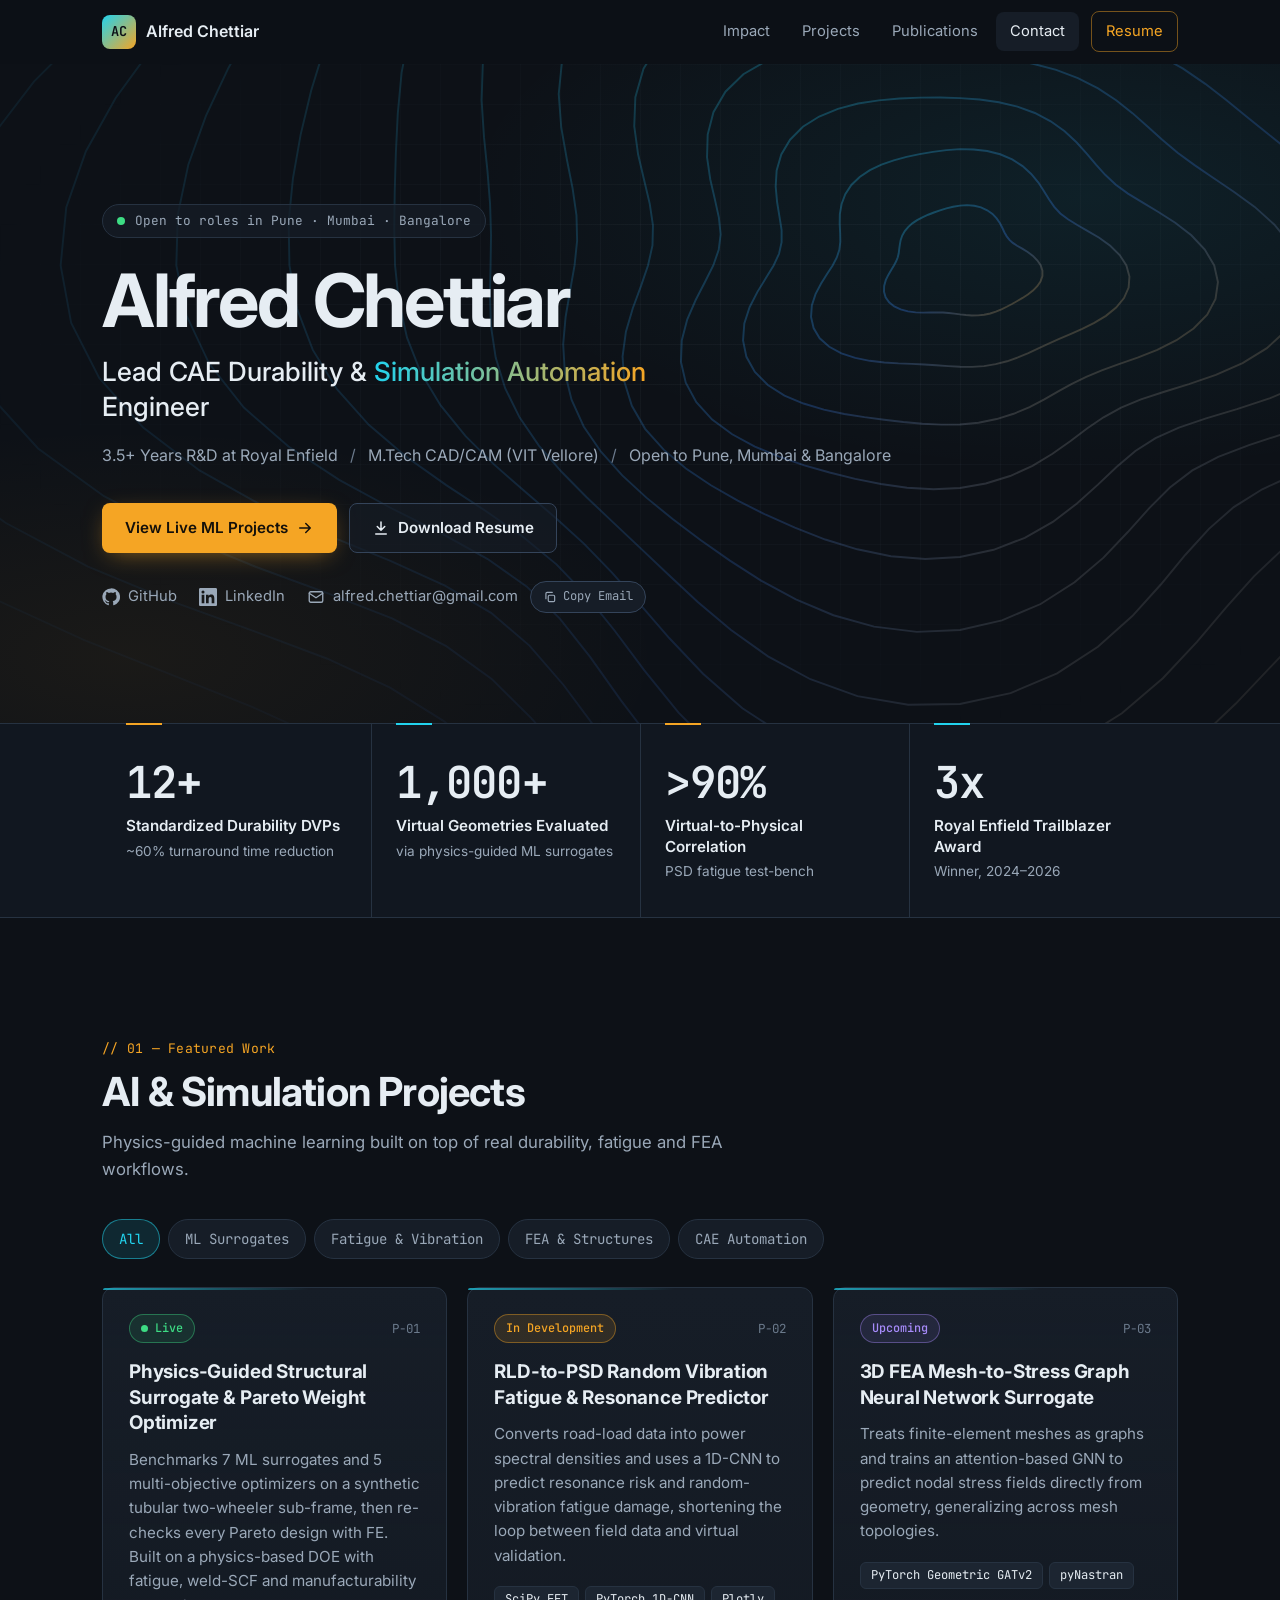
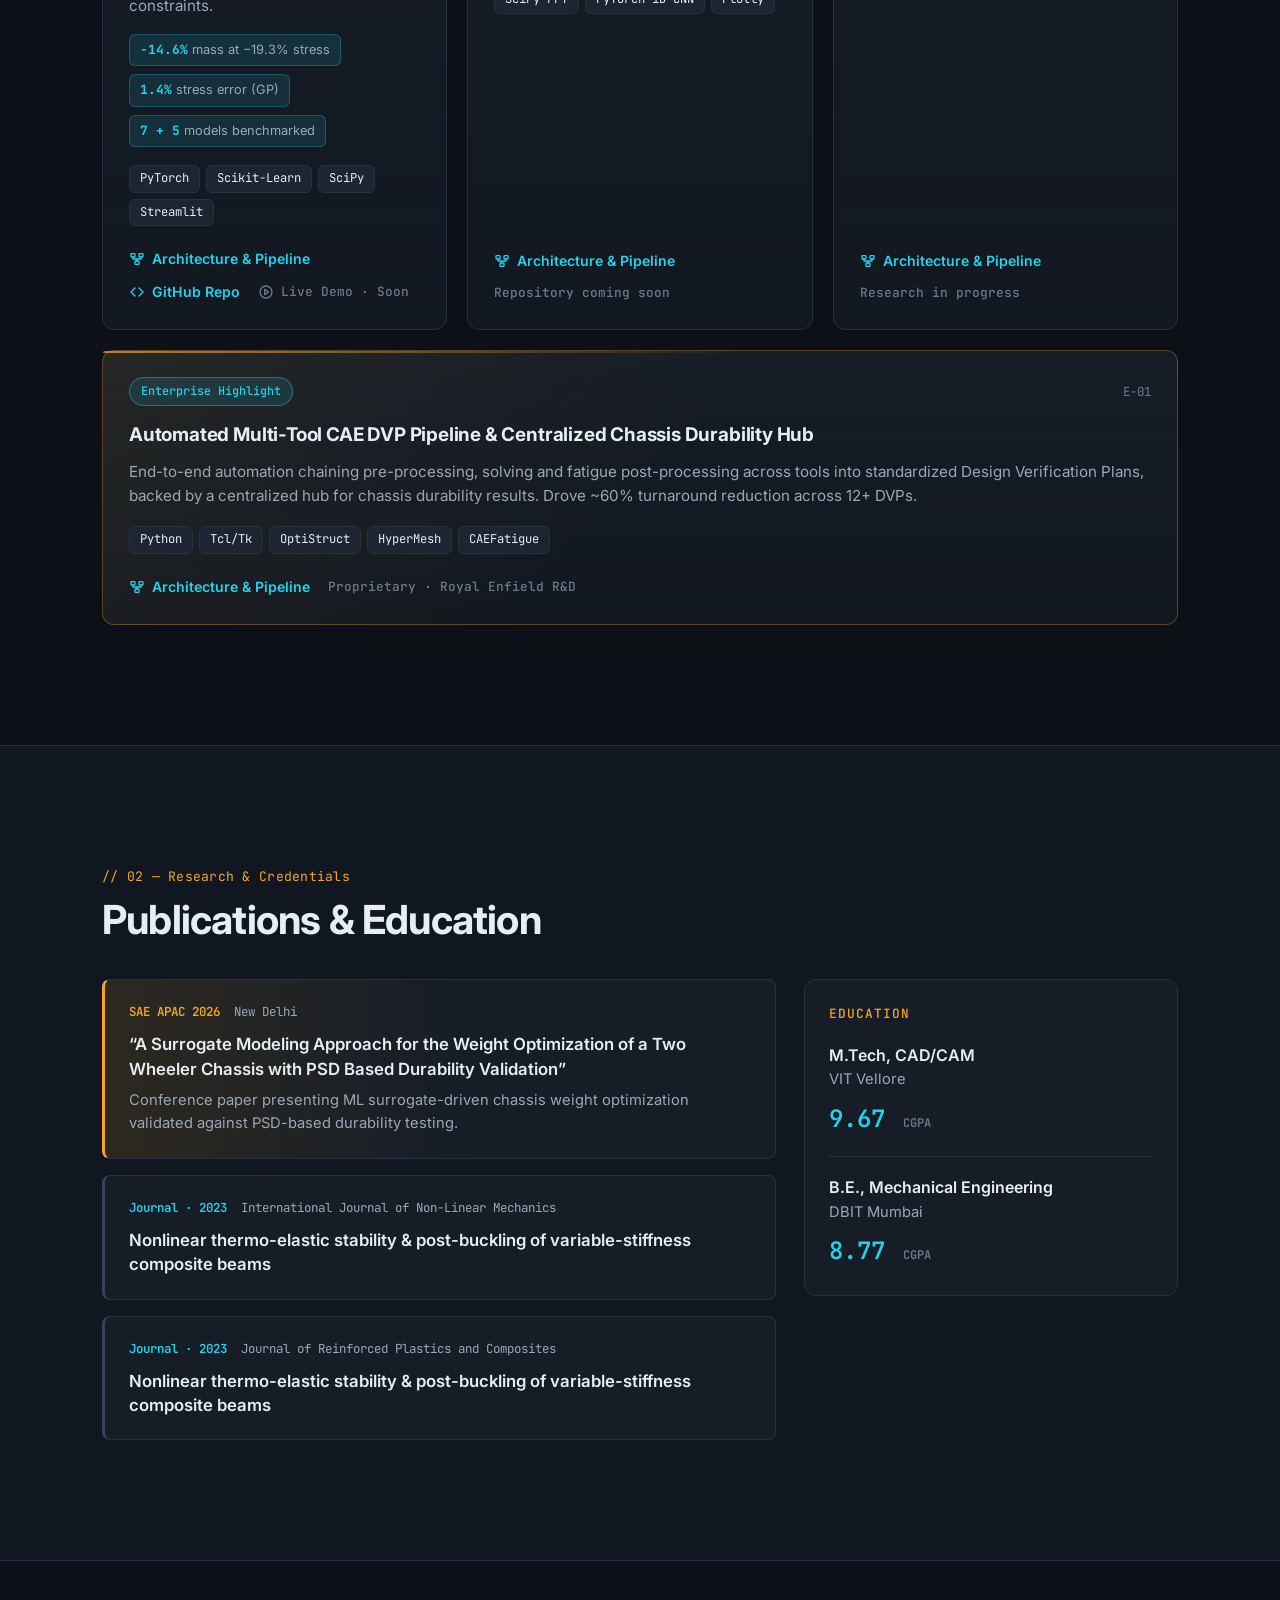
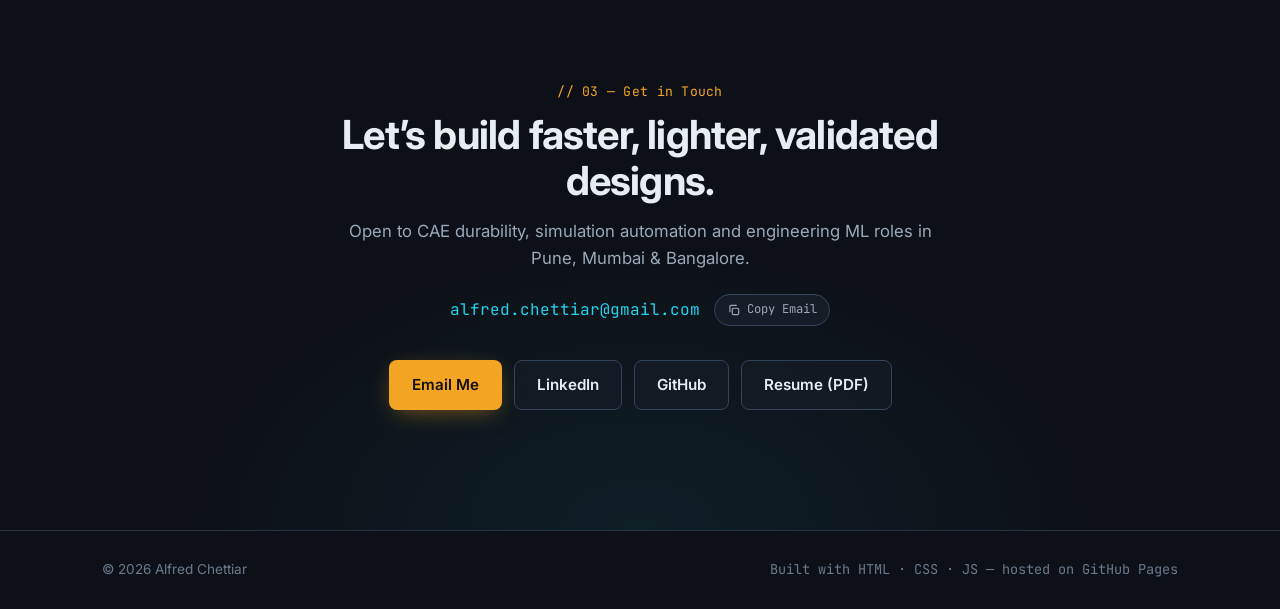
==== commit 75562030: "Correct P-01 content to match structural-surrogate-optimizer repo - Remove metrics that belong to th" ====
--- a/index.html
+++ b/index.html
@@ -175,7 +175,12 @@
               <span class="card-index mono">P-01</span>
             </div>
             <h3>Physics-Guided Structural Surrogate &amp; Pareto Weight Optimizer</h3>
-            <p>Physics-informed neural surrogate that replaces repeated FEA solves, enabling rapid design-space sweeps and multi-objective Pareto optimization of structural weight versus stiffness and durability constraints.</p>
+            <p>Benchmarks 7 ML surrogates and 5 multi-objective optimizers on a synthetic tubular two-wheeler sub-frame, then re-checks every Pareto design with FE. Built on a physics-based DOE with fatigue, weld-SCF and manufacturability constraints.</p>
+            <ul class="card-results" aria-label="Key results">
+              <li><b>&minus;14.6%</b> mass at &minus;19.3% stress</li>
+              <li><b>1.4%</b> stress error (GP)</li>
+              <li><b>7 + 5</b> models benchmarked</li>
+            </ul>
             <ul class="tags" aria-label="Tech stack">
               <li>PyTorch</li><li>Scikit-Learn</li><li>SciPy</li><li>Streamlit</li>
             </ul>
--- a/styles.css
+++ b/styles.css
@@ -491,6 +491,17 @@
   color: var(--text-muted);
   font-size: 0.95rem;
 }
+
+.card-results { display: flex; flex-wrap: wrap; gap: 8px; margin-top: 16px; }
+.card-results li {
+  padding: 5px 10px;
+  font-size: 0.8rem;
+  color: var(--text-muted);
+  background: var(--cyan-soft);
+  border: 1px solid rgba(34, 211, 238, 0.25);
+  border-radius: 6px;
+}
+.card-results b { color: var(--cyan); font-family: var(--font-mono); }
 
 .tags {
   display: flex;
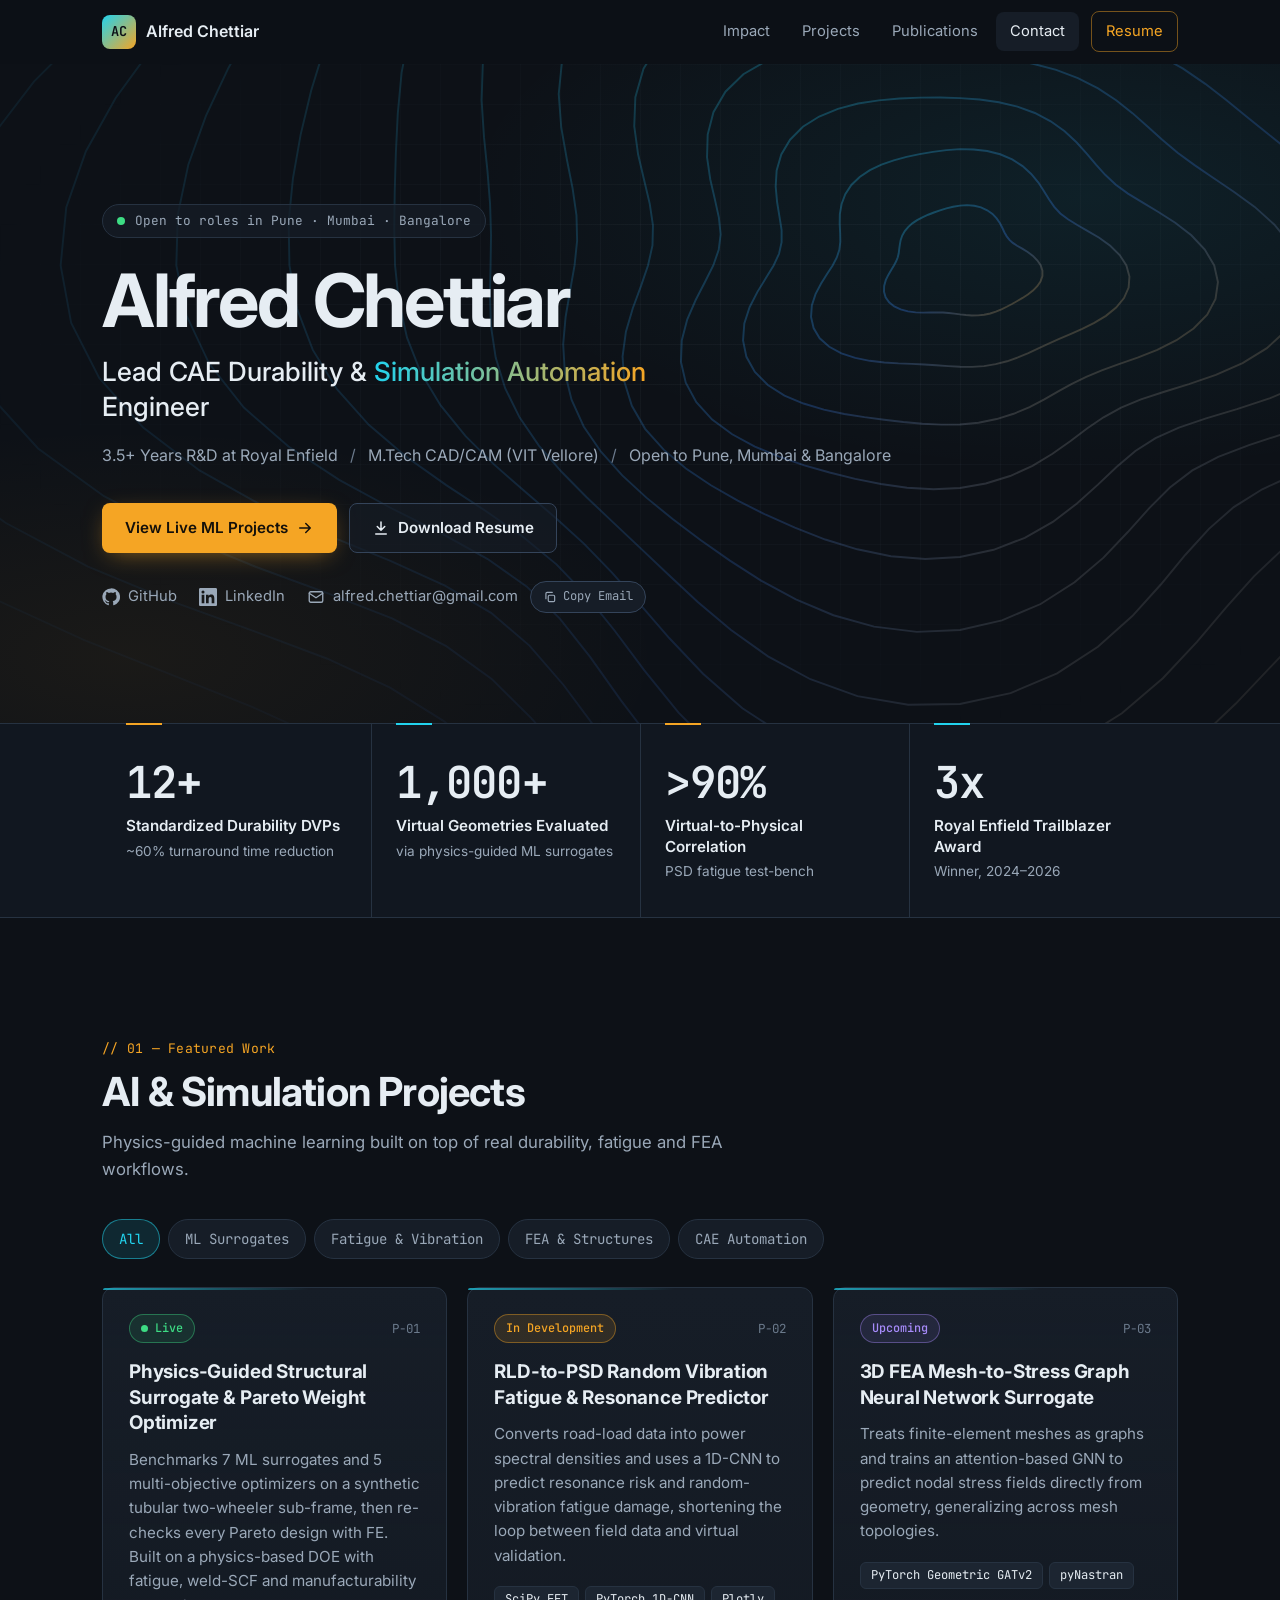
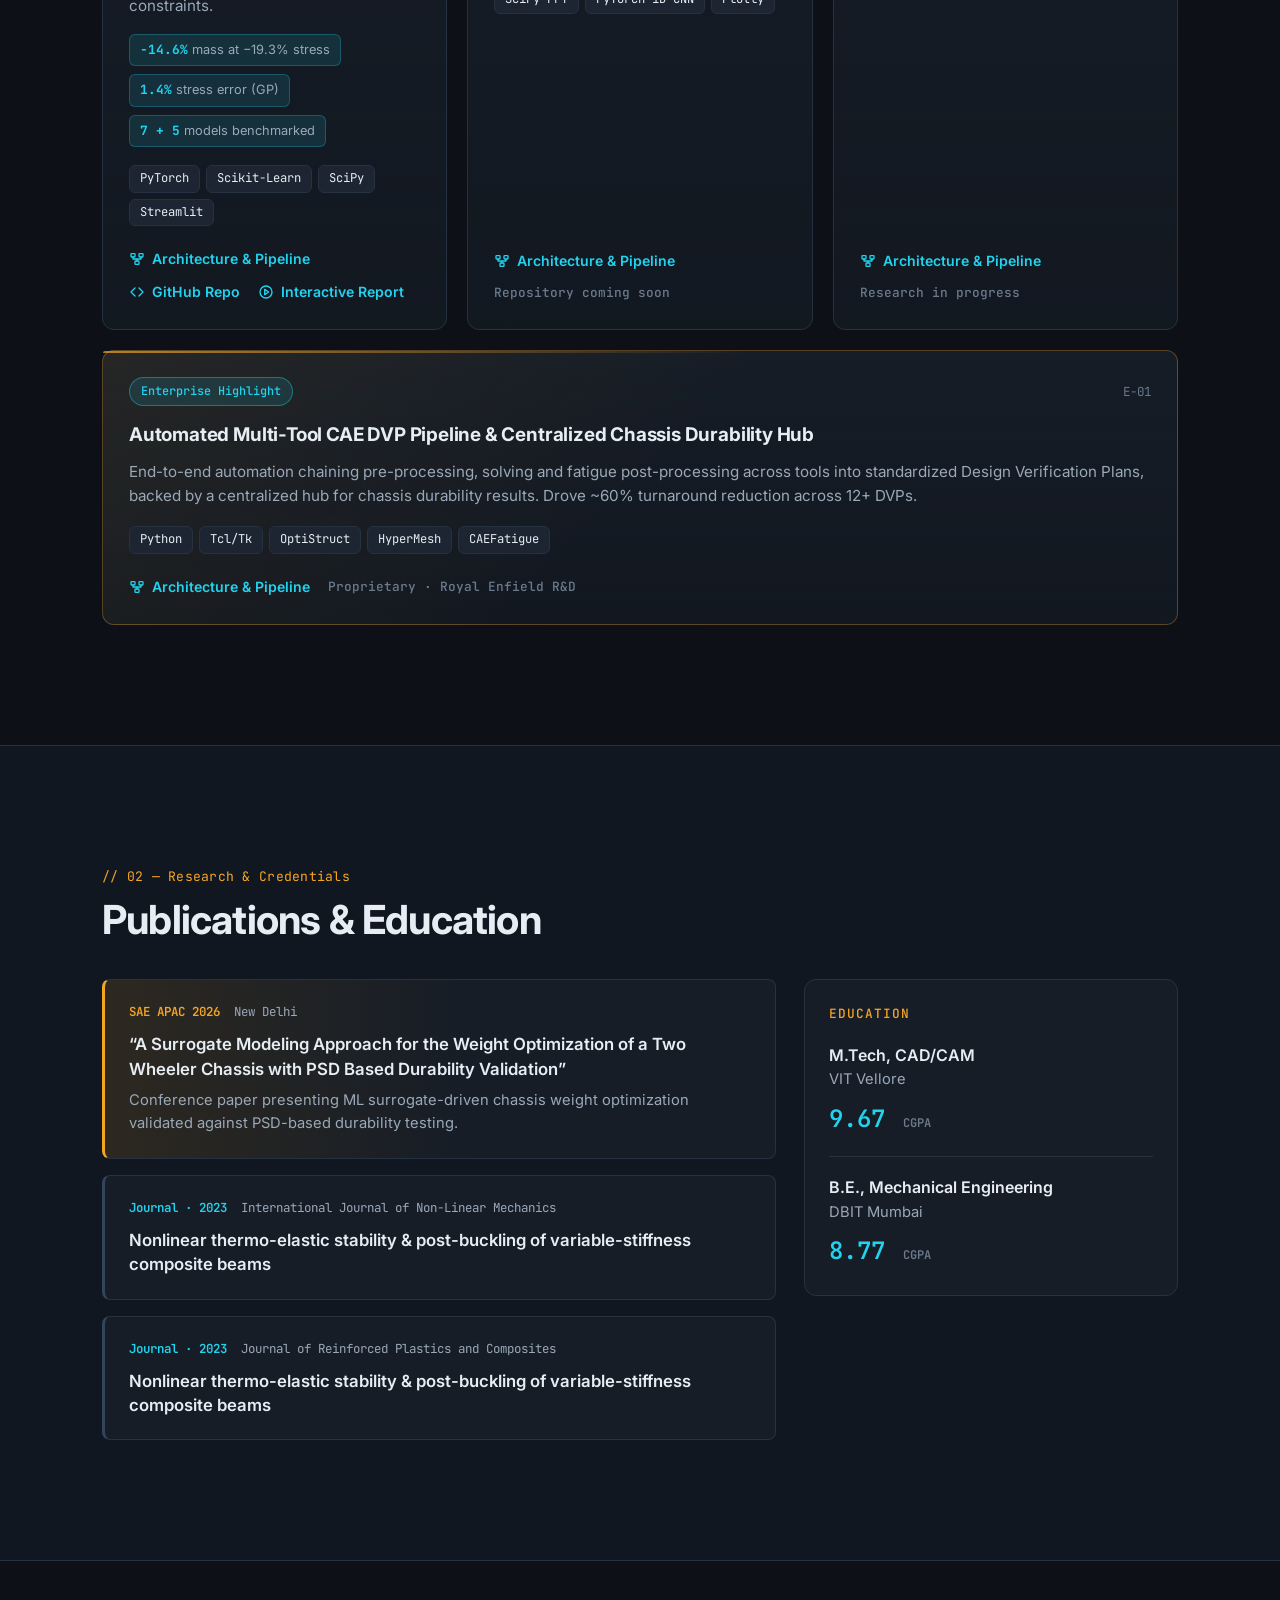
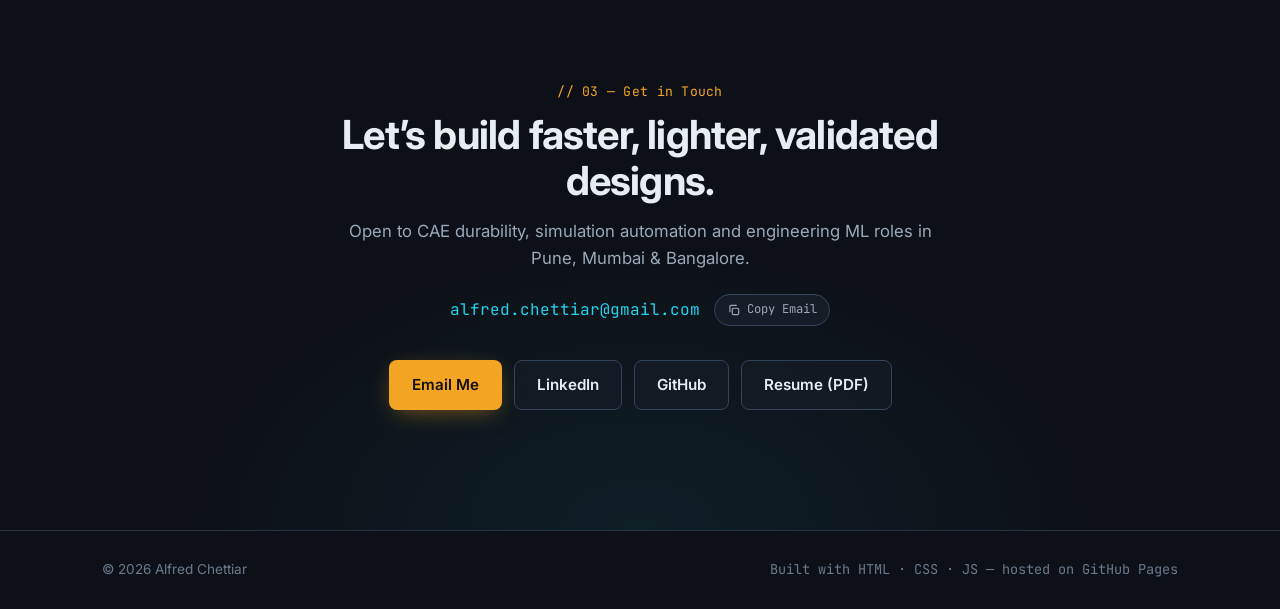
==== commit c626965c: "P-01 modal: embed key plots from the project's interactive report - Tabbed Pareto front, Sobol sensi" ====
--- a/index.html
+++ b/index.html
@@ -193,10 +193,10 @@
                 <svg viewBox="0 0 24 24" aria-hidden="true"><path d="M9 18 3 12l6-6M15 6l6 6-6 6"/></svg>
                 GitHub Repo
               </a>
-              <span class="card-link is-placeholder" title="Live demo link coming soon">
+              <a class="card-link" href="https://alfredchettiar.github.io/structural-surrogate-optimizer/reports/" target="_blank" rel="noopener noreferrer">
                 <svg viewBox="0 0 24 24" aria-hidden="true"><circle cx="12" cy="12" r="9"/><path d="m10 8 6 4-6 4z"/></svg>
-                Live Demo · Soon
-              </span>
+                Interactive Report
+              </a>
             </div>
           </article>
 
@@ -356,6 +356,13 @@
         <h3 class="modal-h mono" id="m-arch-h">ML / System Architecture</h3>
         <dl class="spec" id="m-arch"></dl>
       </section>
+      <section aria-labelledby="m-plots-h" id="m-plots" hidden>
+        <h3 class="modal-h mono" id="m-plots-h">Key Plots</h3>
+        <div class="plot-tabs" role="tablist" id="m-tabs" aria-label="Key plots"></div>
+        <div class="plot-frame"><iframe id="m-frame" title="Interactive plot" loading="lazy" referrerpolicy="no-referrer"></iframe></div>
+        <p class="plot-caption" id="m-cap"></p>
+        <a class="card-link" href="https://alfredchettiar.github.io/structural-surrogate-optimizer/reports/" target="_blank" rel="noopener noreferrer">Open full interactive report &rarr;</a>
+      </section>
       <section aria-labelledby="m-val-h">
         <h3 class="modal-h mono" id="m-val-h">Validation Metrics</h3>
         <ul class="m-grid" id="m-val"></ul>
--- a/styles.css
+++ b/styles.css
@@ -833,6 +833,25 @@
   .toast { bottom: 16px; }
 }
 @media (max-width: 380px) { .m-grid { grid-template-columns: 1fr; } }
+
+
+/* Key plots (embedded Plotly report figures) */
+.plot-tabs { display: flex; flex-wrap: wrap; gap: 6px; margin-bottom: 12px; }
+.plot-tab {
+  padding: 6px 12px;
+  font-family: var(--font-mono);
+  font-size: 0.78rem;
+  color: var(--text-muted);
+  background: var(--surface);
+  border: 1px solid var(--border);
+  border-radius: 999px;
+}
+.plot-tab:hover { color: var(--text); border-color: var(--border-strong); }
+.plot-tab[aria-selected="true"] { color: var(--cyan); background: var(--cyan-soft); border-color: rgba(34, 211, 238, 0.5); }
+.plot-frame { overflow: hidden; background: #fcfcfb; border: 1px solid var(--border-strong); border-radius: var(--radius-sm); }
+.plot-frame iframe { display: block; width: 100%; height: 440px; border: 0; }
+.plot-caption { margin: 12px 0 10px; font-size: 0.9rem; color: var(--text-muted); }
+@media (max-width: 640px) { .plot-frame iframe { height: 400px; } }
 
 /* ---------- Reveal on scroll ---------- */
 .reveal { opacity: 0; transform: translateY(16px); transition: opacity 0.6s var(--ease), transform 0.6s var(--ease); }
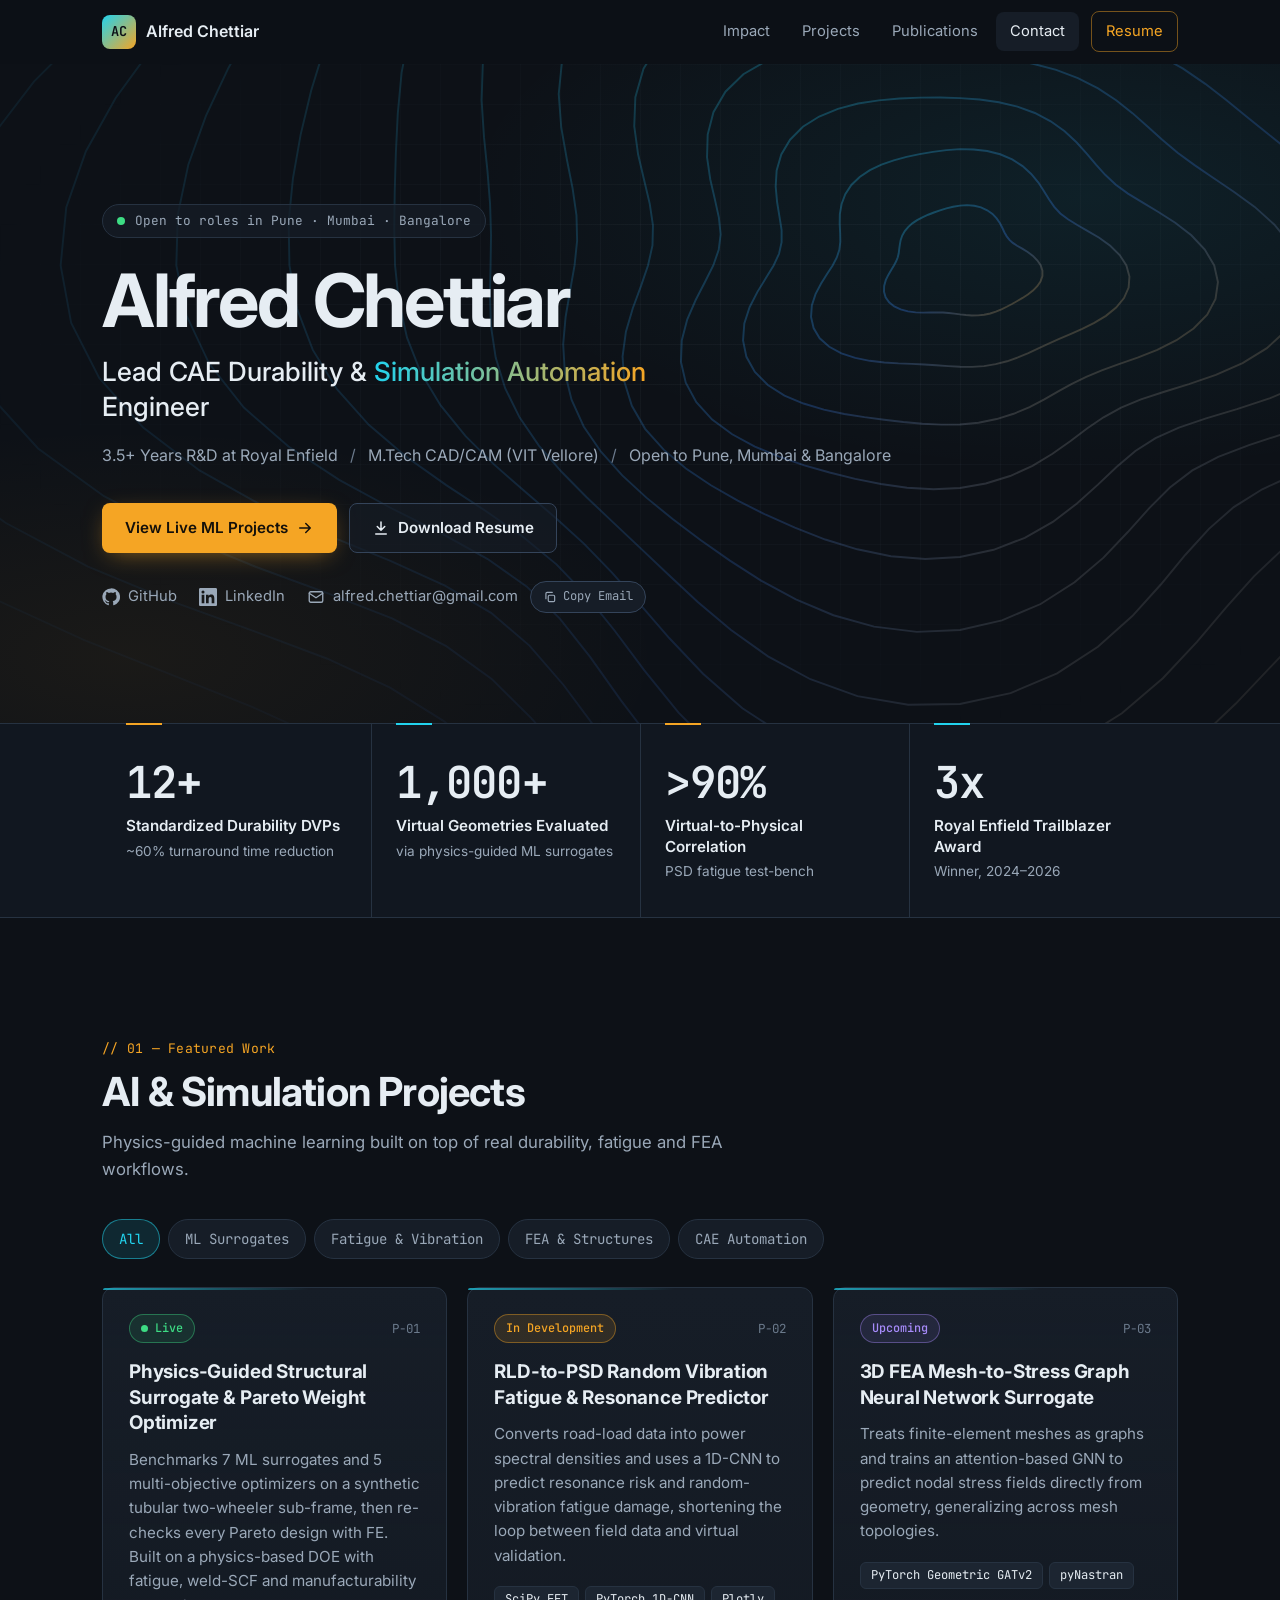
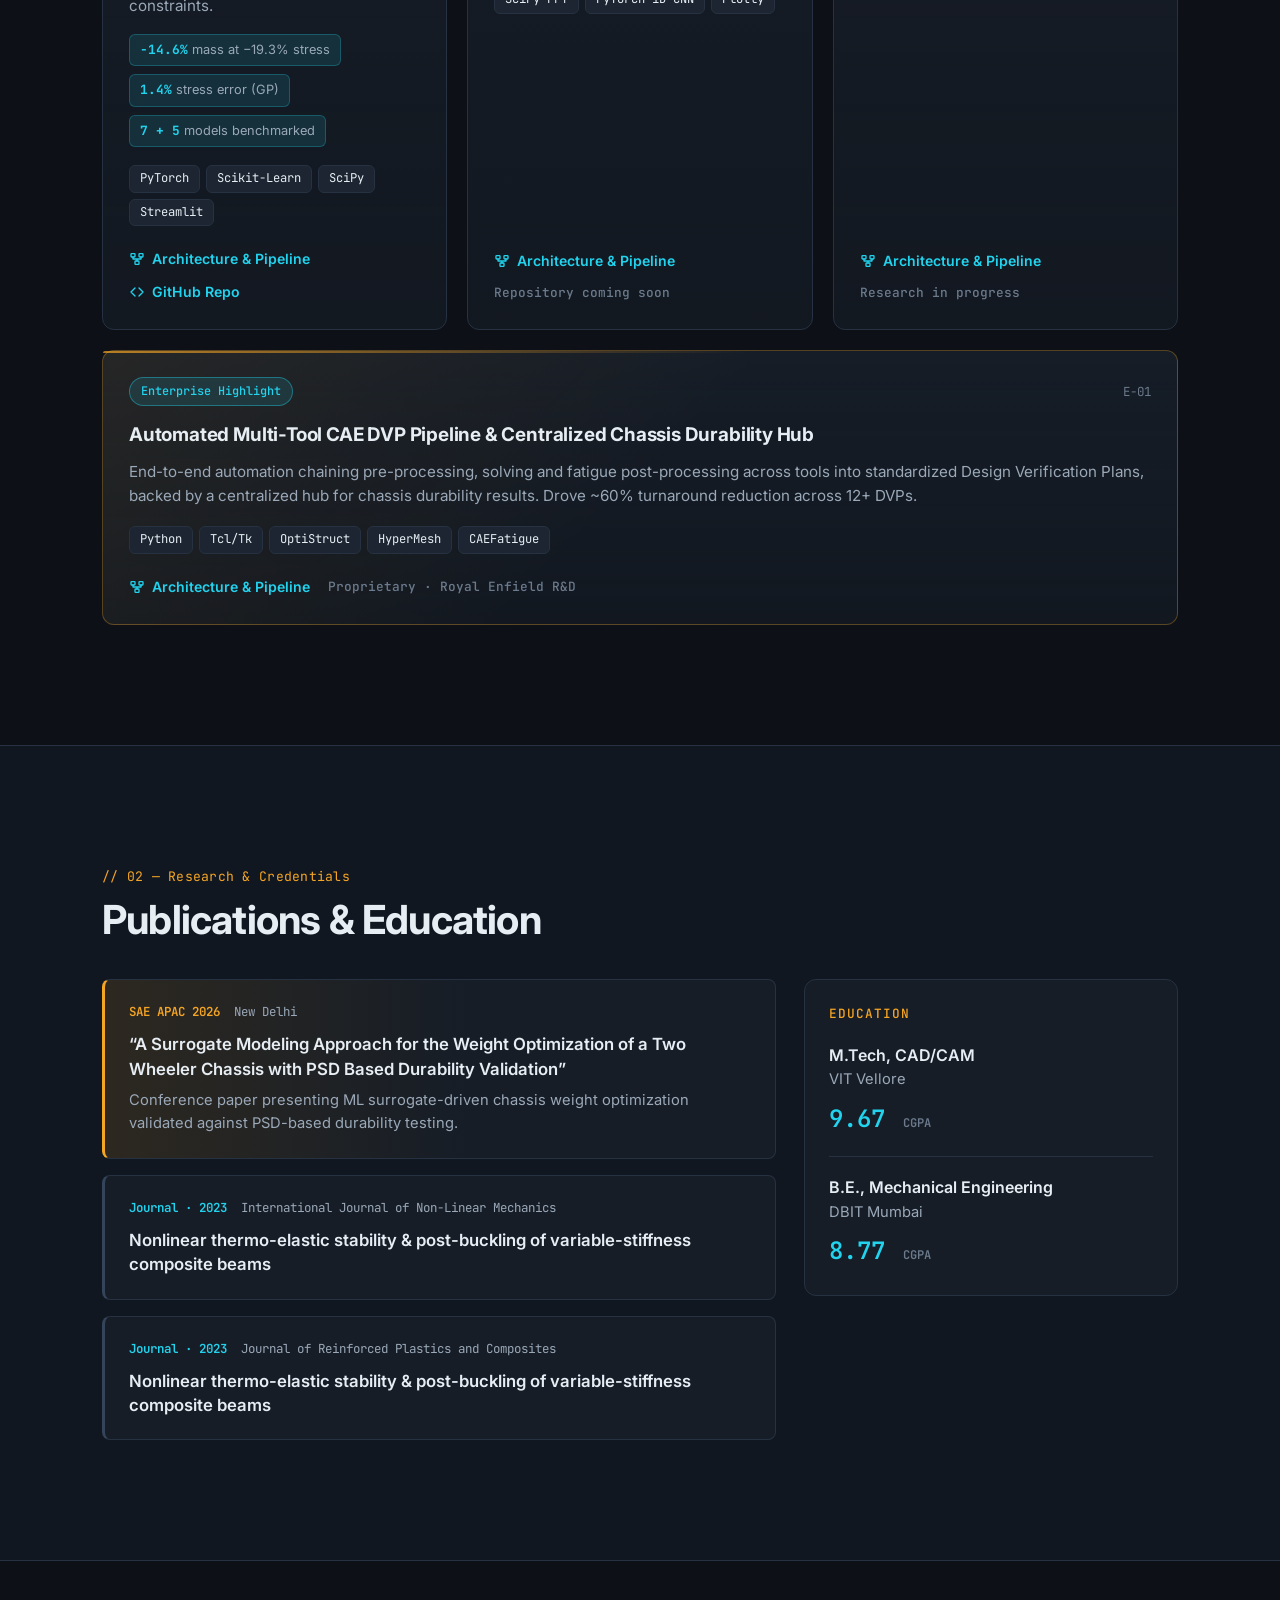
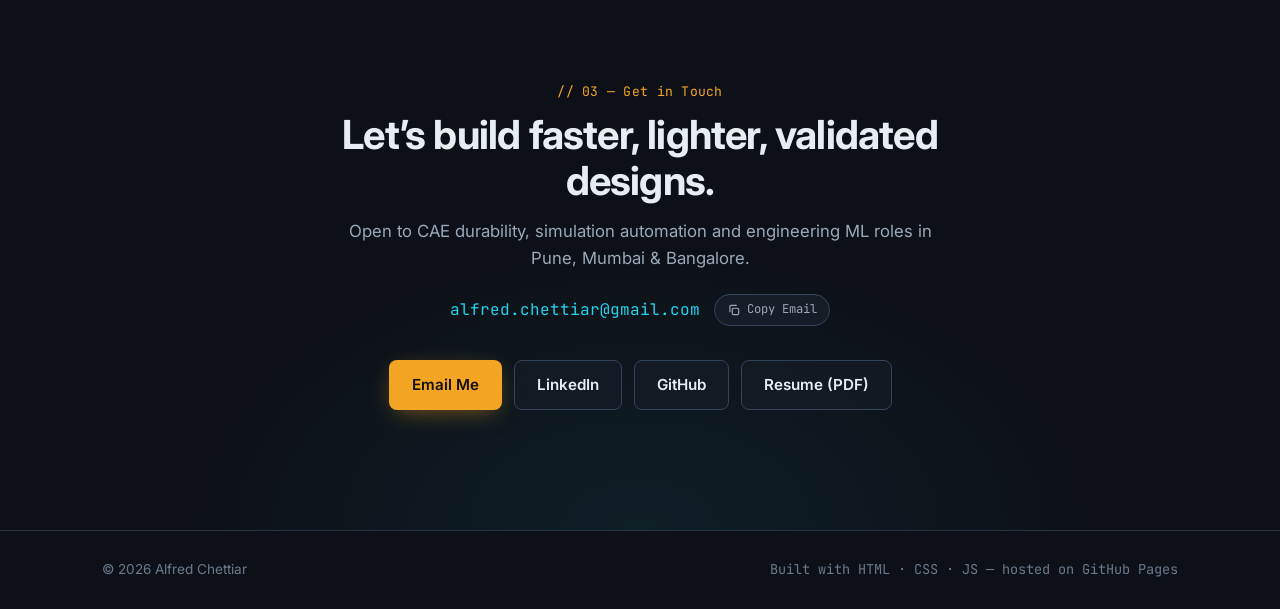
==== commit c4910c15: "Show only the four key P-01 plots inline as images - Replace iframes of the project's report pages w" ====
--- a/index.html
+++ b/index.html
@@ -193,10 +193,6 @@
                 <svg viewBox="0 0 24 24" aria-hidden="true"><path d="M9 18 3 12l6-6M15 6l6 6-6 6"/></svg>
                 GitHub Repo
               </a>
-              <a class="card-link" href="https://alfredchettiar.github.io/structural-surrogate-optimizer/reports/" target="_blank" rel="noopener noreferrer">
-                <svg viewBox="0 0 24 24" aria-hidden="true"><circle cx="12" cy="12" r="9"/><path d="m10 8 6 4-6 4z"/></svg>
-                Interactive Report
-              </a>
             </div>
           </article>
 
@@ -359,9 +355,8 @@
       <section aria-labelledby="m-plots-h" id="m-plots" hidden>
         <h3 class="modal-h mono" id="m-plots-h">Key Plots</h3>
         <div class="plot-tabs" role="tablist" id="m-tabs" aria-label="Key plots"></div>
-        <div class="plot-frame"><iframe id="m-frame" title="Interactive plot" loading="lazy" referrerpolicy="no-referrer"></iframe></div>
+        <div class="plot-frame"><img id="m-img" alt="" width="760" height="560" decoding="async" aria-describedby="m-cap"></div>
         <p class="plot-caption" id="m-cap"></p>
-        <a class="card-link" href="https://alfredchettiar.github.io/structural-surrogate-optimizer/reports/" target="_blank" rel="noopener noreferrer">Open full interactive report &rarr;</a>
       </section>
       <section aria-labelledby="m-val-h">
         <h3 class="modal-h mono" id="m-val-h">Validation Metrics</h3>
--- a/styles.css
+++ b/styles.css
@@ -849,9 +849,8 @@
 .plot-tab:hover { color: var(--text); border-color: var(--border-strong); }
 .plot-tab[aria-selected="true"] { color: var(--cyan); background: var(--cyan-soft); border-color: rgba(34, 211, 238, 0.5); }
 .plot-frame { overflow: hidden; background: #fcfcfb; border: 1px solid var(--border-strong); border-radius: var(--radius-sm); }
-.plot-frame iframe { display: block; width: 100%; height: 440px; border: 0; }
+.plot-frame img { display: block; width: 100%; height: auto; }
 .plot-caption { margin: 12px 0 10px; font-size: 0.9rem; color: var(--text-muted); }
-@media (max-width: 640px) { .plot-frame iframe { height: 400px; } }
 
 /* ---------- Reveal on scroll ---------- */
 .reveal { opacity: 0; transform: translateY(16px); transition: opacity 0.6s var(--ease), transform 0.6s var(--ease); }
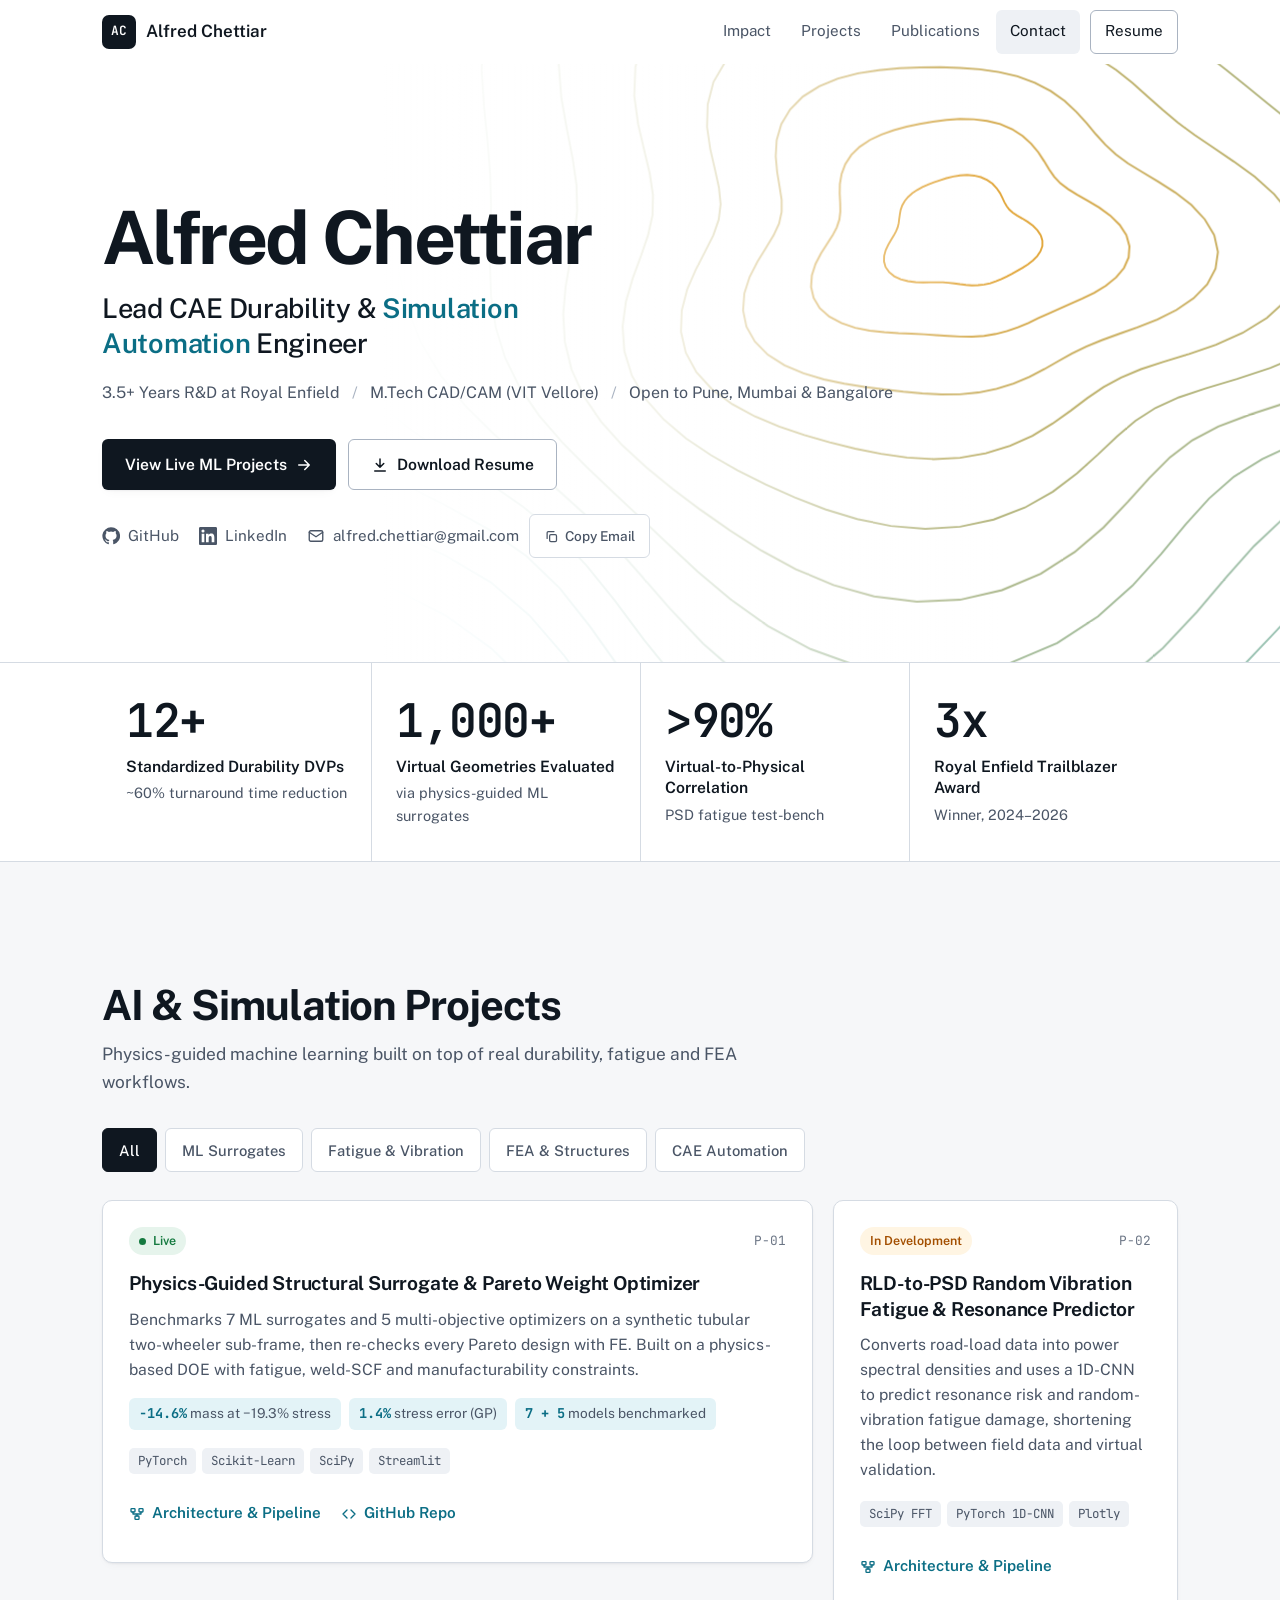
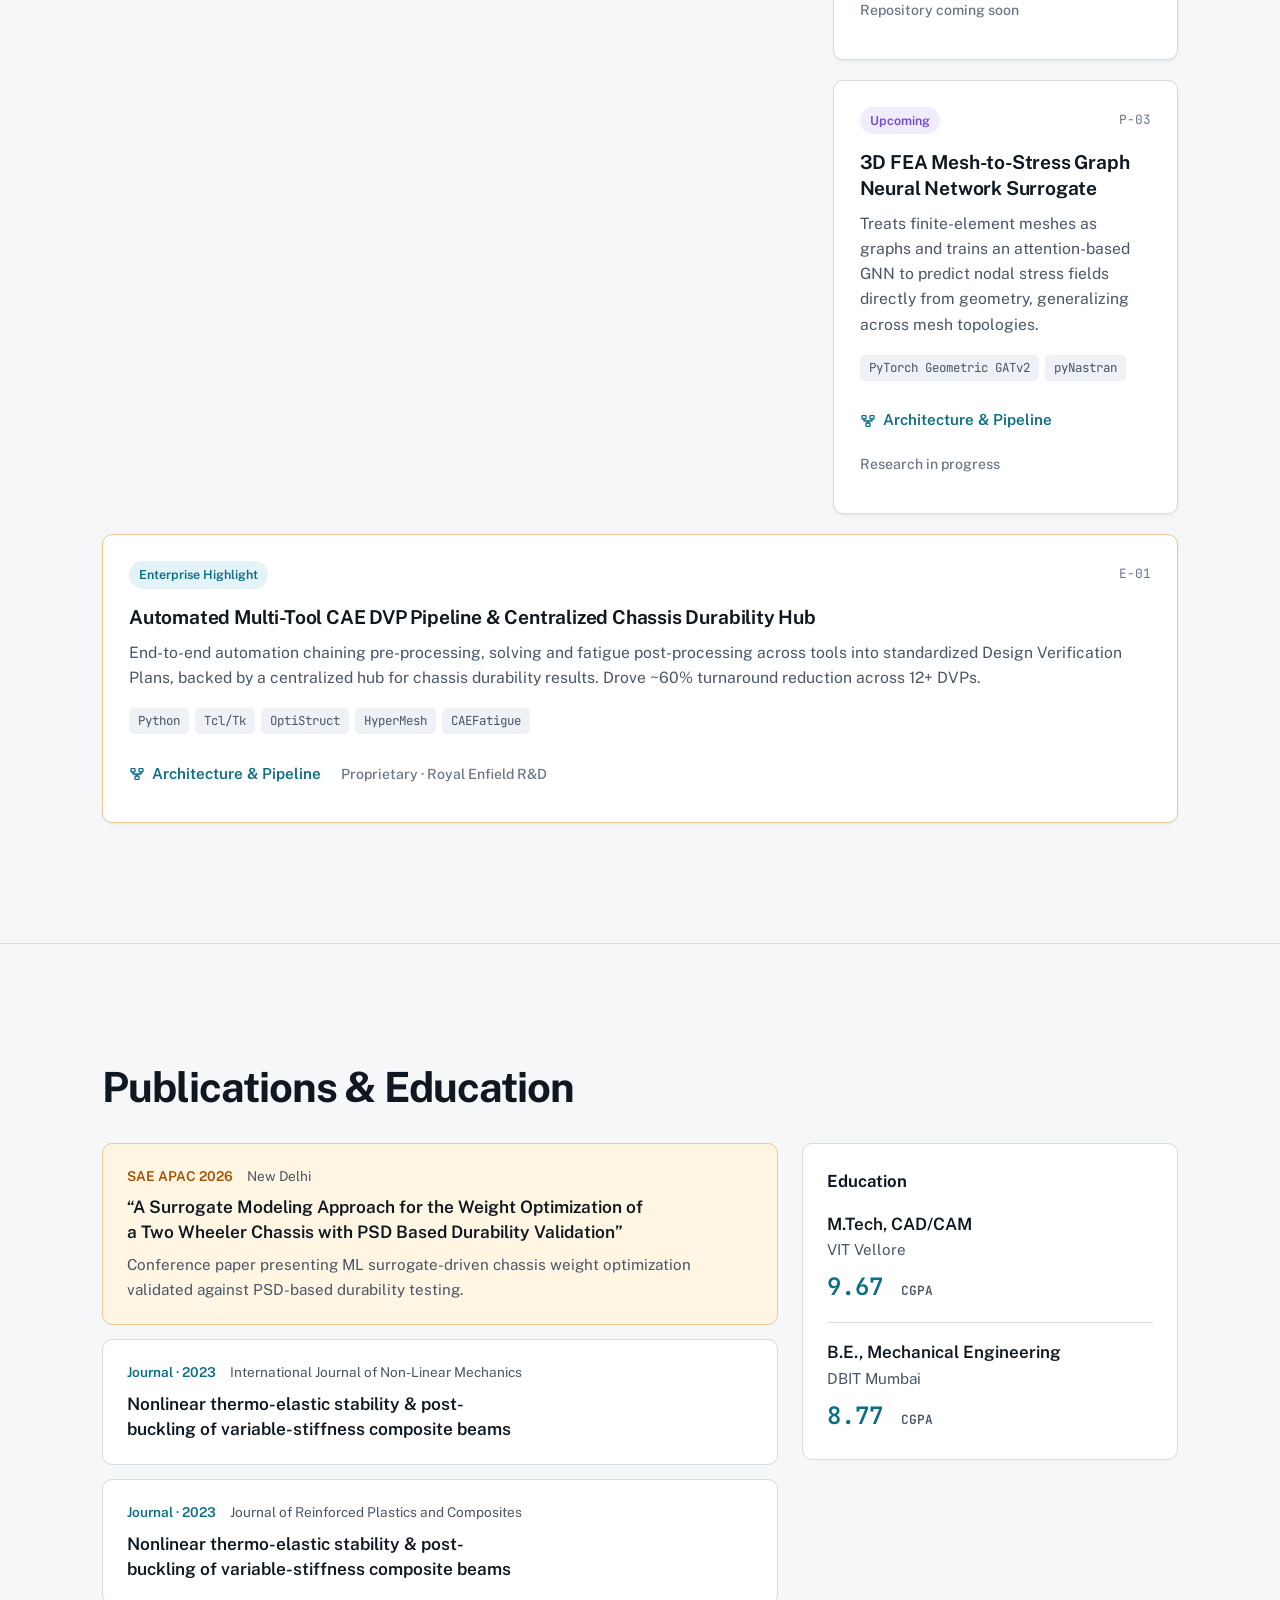
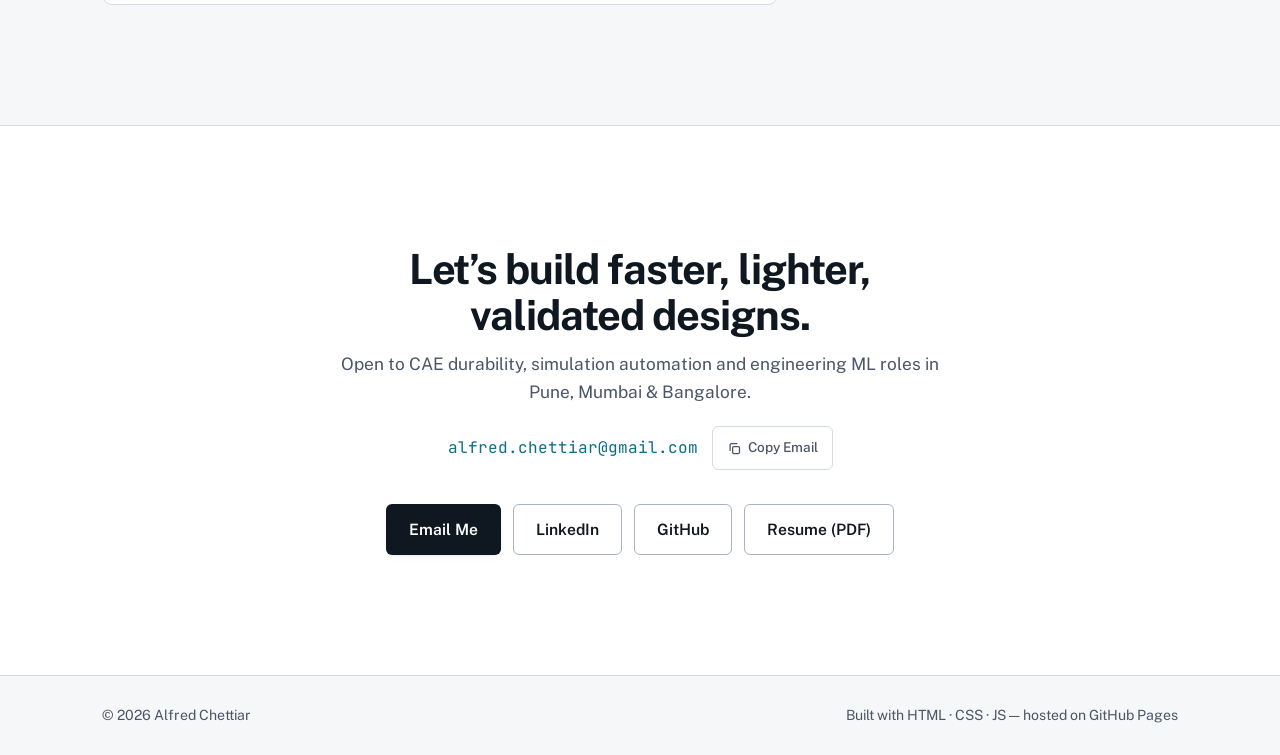
==== commit ead3cc84: "Redesign in a light theme with smoother motion - Light tokens: paper-white surfaces, graphite ink, h" ====
--- a/index.html
+++ b/index.html
@@ -5,7 +5,7 @@
   <meta name="viewport" content="width=device-width, initial-scale=1">
   <title>Alfred Chettiar | Lead CAE Durability &amp; Simulation Automation Engineer</title>
   <meta name="description" content="Alfred Chettiar — Lead CAE Durability &amp; Simulation Automation Engineer. 3.5+ years R&amp;D at Royal Enfield. Physics-guided ML surrogates, PSD fatigue, and CAE pipeline automation.">
-  <meta name="theme-color" content="#0d1117">
+  <meta name="theme-color" content="#f6f7f9">
   <link rel="canonical" href="https://alfredchettiar.github.io/">
 
   <!-- Open Graph (LinkedIn, Facebook, Slack, email previews) -->
@@ -28,10 +28,10 @@
   <meta name="twitter:image" content="https://alfredchettiar.github.io/assets/og-image.png">
   <meta name="twitter:image:alt" content="Alfred Chettiar — Lead CAE Durability and Simulation Automation Engineer, with FEA contour graphic">
 
-  <link rel="icon" href="data:image/svg+xml,%3Csvg xmlns='http://www.w3.org/2000/svg' viewBox='0 0 32 32'%3E%3Crect width='32' height='32' rx='6' fill='%230d1117'/%3E%3Cpath d='M6 22 L12 10 L16 18 L20 8 L26 22' fill='none' stroke='%23f5a524' stroke-width='2.5' stroke-linejoin='round'/%3E%3C/svg%3E">
+  <link rel="icon" href="data:image/svg+xml,%3Csvg xmlns='http://www.w3.org/2000/svg' viewBox='0 0 32 32'%3E%3Crect width='32' height='32' rx='6' fill='%230f1720'/%3E%3Cpath d='M6 22 L12 10 L16 18 L20 8 L26 22' fill='none' stroke='%23f0a020' stroke-width='2.5' stroke-linejoin='round'/%3E%3C/svg%3E">
   <link rel="preconnect" href="https://fonts.googleapis.com">
   <link rel="preconnect" href="https://fonts.gstatic.com" crossorigin>
-  <link href="https://fonts.googleapis.com/css2?family=Inter:wght@400;500;600;700&family=JetBrains+Mono:wght@400;500;600&display=swap" rel="stylesheet">
+  <link href="https://fonts.googleapis.com/css2?family=Public+Sans:wght@400..700&family=JetBrains+Mono:wght@400;500;600&display=swap" rel="stylesheet">
   <link rel="stylesheet" href="styles.css">
 </head>
 <body>
@@ -60,18 +60,10 @@
     <!-- ============ HERO ============ -->
     <section class="hero" aria-labelledby="hero-title">
       <svg class="hero-contours" viewBox="0 0 800 600" preserveAspectRatio="xMidYMid slice" aria-hidden="true" focusable="false">
-        <defs>
-          <linearGradient id="contourGrad" x1="0" y1="0" x2="1" y2="1">
-            <stop offset="0%" stop-color="#22d3ee"/>
-            <stop offset="55%" stop-color="#3b82f6"/>
-            <stop offset="100%" stop-color="#f5a524"/>
-          </linearGradient>
-        </defs>
-        <g fill="none" stroke="url(#contourGrad)" stroke-width="1.2" id="contour-group"></g>
+        <g fill="none" stroke-width="1.2" id="contour-group"></g>
       </svg>
 
       <div class="container hero-inner">
-        <p class="eyebrow mono"><span class="status-dot" aria-hidden="true"></span> Open to roles in Pune · Mumbai · Bangalore</p>
         <h1 id="hero-title">Alfred Chettiar</h1>
         <p class="hero-title">Lead CAE Durability &amp; <span class="accent">Simulation Automation</span> Engineer</p>
         <p class="hero-sub">
@@ -153,7 +145,6 @@
     <section class="section projects" id="projects" aria-labelledby="projects-title">
       <div class="container">
         <header class="section-head">
-          <p class="section-kicker mono">// 01 — Featured Work</p>
           <h2 id="projects-title">AI &amp; Simulation Projects</h2>
           <p class="section-lede">Physics-guided machine learning built on top of real durability, fatigue and FEA workflows.</p>
         </header>
@@ -174,7 +165,7 @@
               <span class="badge badge-live"><span class="pulse" aria-hidden="true"></span>Live</span>
               <span class="card-index mono">P-01</span>
             </div>
-            <h3>Physics-Guided Structural Surrogate &amp; Pareto Weight Optimizer</h3>
+            <h3 id="p1-title">Physics-Guided Structural Surrogate &amp; Pareto Weight Optimizer</h3>
             <p>Benchmarks 7 ML surrogates and 5 multi-objective optimizers on a synthetic tubular two-wheeler sub-frame, then re-checks every Pareto design with FE. Built on a physics-based DOE with fatigue, weld-SCF and manufacturability constraints.</p>
             <ul class="card-results" aria-label="Key results">
               <li><b>&minus;14.6%</b> mass at &minus;19.3% stress</li>
@@ -185,7 +176,7 @@
               <li>PyTorch</li><li>Scikit-Learn</li><li>SciPy</li><li>Streamlit</li>
             </ul>
             <div class="card-actions">
-              <button class="card-link card-btn" type="button" data-modal="p1" aria-haspopup="dialog">
+              <button class="card-link card-btn" type="button" aria-describedby="p1-title" data-modal="p1" aria-haspopup="dialog">
                 <svg viewBox="0 0 24 24" aria-hidden="true"><rect x="3" y="4" width="6" height="5" rx="1"/><rect x="15" y="4" width="6" height="5" rx="1"/><rect x="9" y="15" width="6" height="5" rx="1"/><path d="M6 9v3h12V9M12 12v3"/></svg>
                 Architecture &amp; Pipeline
               </button>
@@ -202,13 +193,13 @@
               <span class="badge badge-dev">In Development</span>
               <span class="card-index mono">P-02</span>
             </div>
-            <h3>RLD-to-PSD Random Vibration Fatigue &amp; Resonance Predictor</h3>
+            <h3 id="p2-title">RLD-to-PSD Random Vibration Fatigue &amp; Resonance Predictor</h3>
             <p>Converts road-load data into power spectral densities and uses a 1D-CNN to predict resonance risk and random-vibration fatigue damage, shortening the loop between field data and virtual validation.</p>
             <ul class="tags" aria-label="Tech stack">
               <li>SciPy FFT</li><li>PyTorch 1D-CNN</li><li>Plotly</li>
             </ul>
             <div class="card-actions">
-              <button class="card-link card-btn" type="button" data-modal="p2" aria-haspopup="dialog">
+              <button class="card-link card-btn" type="button" aria-describedby="p2-title" data-modal="p2" aria-haspopup="dialog">
                 <svg viewBox="0 0 24 24" aria-hidden="true"><rect x="3" y="4" width="6" height="5" rx="1"/><rect x="15" y="4" width="6" height="5" rx="1"/><rect x="9" y="15" width="6" height="5" rx="1"/><path d="M6 9v3h12V9M12 12v3"/></svg>
                 Architecture &amp; Pipeline
               </button>
@@ -222,13 +213,13 @@
               <span class="badge badge-upcoming">Upcoming</span>
               <span class="card-index mono">P-03</span>
             </div>
-            <h3>3D FEA Mesh-to-Stress Graph Neural Network Surrogate</h3>
+            <h3 id="p3-title">3D FEA Mesh-to-Stress Graph Neural Network Surrogate</h3>
             <p>Treats finite-element meshes as graphs and trains an attention-based GNN to predict nodal stress fields directly from geometry, generalizing across mesh topologies.</p>
             <ul class="tags" aria-label="Tech stack">
               <li>PyTorch Geometric GATv2</li><li>pyNastran</li>
             </ul>
             <div class="card-actions">
-              <button class="card-link card-btn" type="button" data-modal="p3" aria-haspopup="dialog">
+              <button class="card-link card-btn" type="button" aria-describedby="p3-title" data-modal="p3" aria-haspopup="dialog">
                 <svg viewBox="0 0 24 24" aria-hidden="true"><rect x="3" y="4" width="6" height="5" rx="1"/><rect x="15" y="4" width="6" height="5" rx="1"/><rect x="9" y="15" width="6" height="5" rx="1"/><path d="M6 9v3h12V9M12 12v3"/></svg>
                 Architecture &amp; Pipeline
               </button>
@@ -242,13 +233,13 @@
               <span class="badge badge-enterprise">Enterprise Highlight</span>
               <span class="card-index mono">E-01</span>
             </div>
-            <h3>Automated Multi-Tool CAE DVP Pipeline &amp; Centralized Chassis Durability Hub</h3>
+            <h3 id="e1-title">Automated Multi-Tool CAE DVP Pipeline &amp; Centralized Chassis Durability Hub</h3>
             <p>End-to-end automation chaining pre-processing, solving and fatigue post-processing across tools into standardized Design Verification Plans, backed by a centralized hub for chassis durability results. Drove ~60% turnaround reduction across 12+ DVPs.</p>
             <ul class="tags" aria-label="Tech stack">
               <li>Python</li><li>Tcl/Tk</li><li>OptiStruct</li><li>HyperMesh</li><li>CAEFatigue</li>
             </ul>
             <div class="card-actions">
-              <button class="card-link card-btn" type="button" data-modal="e1" aria-haspopup="dialog">
+              <button class="card-link card-btn" type="button" aria-describedby="e1-title" data-modal="e1" aria-haspopup="dialog">
                 <svg viewBox="0 0 24 24" aria-hidden="true"><rect x="3" y="4" width="6" height="5" rx="1"/><rect x="15" y="4" width="6" height="5" rx="1"/><rect x="9" y="15" width="6" height="5" rx="1"/><path d="M6 9v3h12V9M12 12v3"/></svg>
                 Architecture &amp; Pipeline
               </button>
@@ -264,29 +255,28 @@
     <section class="section publications" id="publications" aria-labelledby="pubs-title">
       <div class="container">
         <header class="section-head">
-          <p class="section-kicker mono">// 02 — Research &amp; Credentials</p>
           <h2 id="pubs-title">Publications &amp; Education</h2>
         </header>
 
         <div class="pub-layout">
           <ol class="pub-list">
             <li class="pub pub--featured">
-              <div class="pub-meta mono"><span class="pub-venue">SAE APAC 2026</span><span>New Delhi</span></div>
+              <div class="pub-meta"><span class="pub-venue">SAE APAC 2026</span><span>New Delhi</span></div>
               <h3 class="pub-title">“A Surrogate Modeling Approach for the Weight Optimization of a Two Wheeler Chassis with PSD Based Durability Validation”</h3>
               <p class="pub-desc">Conference paper presenting ML surrogate-driven chassis weight optimization validated against PSD-based durability testing.</p>
             </li>
             <li class="pub">
-              <div class="pub-meta mono"><span class="pub-venue">Journal · 2023</span><span>International Journal of Non-Linear Mechanics</span></div>
+              <div class="pub-meta"><span class="pub-venue">Journal · 2023</span><span>International Journal of Non-Linear Mechanics</span></div>
               <h3 class="pub-title">Nonlinear thermo-elastic stability &amp; post-buckling of variable-stiffness composite beams</h3>
             </li>
             <li class="pub">
-              <div class="pub-meta mono"><span class="pub-venue">Journal · 2023</span><span>Journal of Reinforced Plastics and Composites</span></div>
+              <div class="pub-meta"><span class="pub-venue">Journal · 2023</span><span>Journal of Reinforced Plastics and Composites</span></div>
               <h3 class="pub-title">Nonlinear thermo-elastic stability &amp; post-buckling of variable-stiffness composite beams</h3>
             </li>
           </ol>
 
           <aside class="edu" aria-labelledby="edu-title">
-            <h3 id="edu-title" class="edu-head mono">Education</h3>
+            <h3 id="edu-title" class="edu-head">Education</h3>
             <div class="edu-item">
               <p class="edu-degree">M.Tech, CAD/CAM</p>
               <p class="edu-school">VIT Vellore</p>
@@ -305,10 +295,9 @@
     <!-- ============ CONTACT ============ -->
     <section class="section contact" id="contact" aria-labelledby="contact-title">
       <div class="container contact-inner">
-        <p class="section-kicker mono">// 03 — Get in Touch</p>
         <h2 id="contact-title">Let’s build faster, lighter, validated designs.</h2>
         <p class="section-lede">Open to CAE durability, simulation automation and engineering ML roles in Pune, Mumbai &amp; Bangalore.</p>
-        <p class="contact-email mono">
+        <p class="contact-email">
           <a href="mailto:alfred.chettiar@gmail.com">alfred.chettiar@gmail.com</a>
           <button class="copy-btn" type="button" data-copy="alfred.chettiar@gmail.com" aria-label="Copy email address to clipboard">
             <svg viewBox="0 0 24 24" aria-hidden="true"><rect x="9" y="9" width="11" height="11" rx="2"/><path d="M5 15V6a2 2 0 0 1 2-2h9"/></svg>
@@ -328,7 +317,7 @@
   <footer class="site-footer">
     <div class="container footer-inner">
       <p>© <span id="year">2026</span> Alfred Chettiar</p>
-      <p class="mono">Built with HTML · CSS · JS — hosted on GitHub Pages</p>
+      <p>Built with HTML · CSS · JS — hosted on GitHub Pages</p>
     </div>
   </footer>
 
@@ -336,7 +325,6 @@
   <dialog class="modal" id="arch-modal" aria-labelledby="modal-title">
     <div class="modal-head">
       <div class="modal-head-text">
-        <p class="modal-kicker mono" id="modal-kicker">Architecture &amp; Pipeline</p>
         <h2 id="modal-title"></h2>
       </div>
       <button class="modal-close" type="button" aria-label="Close dialog">
@@ -345,21 +333,21 @@
     </div>
     <div class="modal-body">
       <section aria-labelledby="m-flow-h">
-        <h3 class="modal-h mono" id="m-flow-h">Data Flow</h3>
+        <h3 class="modal-h" id="m-flow-h">Data Flow</h3>
         <ol class="flow" id="m-flow"></ol>
       </section>
       <section aria-labelledby="m-arch-h">
-        <h3 class="modal-h mono" id="m-arch-h">ML / System Architecture</h3>
+        <h3 class="modal-h" id="m-arch-h">ML / System Architecture</h3>
         <dl class="spec" id="m-arch"></dl>
       </section>
       <section aria-labelledby="m-plots-h" id="m-plots" hidden>
-        <h3 class="modal-h mono" id="m-plots-h">Key Plots</h3>
+        <h3 class="modal-h" id="m-plots-h">Key Plots</h3>
         <div class="plot-tabs" role="tablist" id="m-tabs" aria-label="Key plots"></div>
         <div class="plot-frame"><img id="m-img" alt="" width="760" height="560" decoding="async" aria-describedby="m-cap"></div>
         <p class="plot-caption" id="m-cap"></p>
       </section>
       <section aria-labelledby="m-val-h">
-        <h3 class="modal-h mono" id="m-val-h">Validation Metrics</h3>
+        <h3 class="modal-h" id="m-val-h">Validation Metrics</h3>
         <ul class="m-grid" id="m-val"></ul>
         <p class="modal-note" id="m-note"></p>
       </section>
--- a/styles.css
+++ b/styles.css
@@ -1,34 +1,48 @@
 /* ==========================================================================
    Alfred Chettiar — Portfolio
-   Dark engineering theme: slate/charcoal base, amber + cyan CAE contour accents
+   Light engineering theme: paper-white surfaces, graphite ink, hairline rules.
+   Amber/cyan appear only where they carry meaning (contours, data, state).
    ========================================================================== */
 
 :root {
-  --bg: #0d1117;
-  --bg-alt: #111720;
-  --surface: #161d27;
-  --surface-2: #1c2531;
-  --border: #263241;
-  --border-strong: #34445a;
-  --text: #e6edf3;
-  --text-muted: #9aa8b8;
-  --text-dim: #6b7a8c;
-  --amber: #f5a524;
-  --amber-soft: rgba(245, 165, 36, 0.12);
-  --cyan: #22d3ee;
-  --cyan-soft: rgba(34, 211, 238, 0.12);
-  --green: #3ddc84;
-  --violet: #a78bfa;
-
-  --font-sans: "Inter", system-ui, -apple-system, "Segoe UI", Roboto, sans-serif;
+  color-scheme: light;
+
+  --bg: #f6f7f9;
+  --surface: #ffffff;
+  --surface-2: #eef1f5;
+  --border: #d5dbe3;
+  --border-strong: #a9b3c1;
+
+  --text: #0f1720;
+  --text-muted: #4a5566;
+  --text-dim: #6b7585;
+
+  --amber: #f0a020;        /* fills and marks only, never text */
+  --amber-ink: #a34f00;    /* amber that can carry text */
+  --amber-tint: #fff5e3;
+  --cyan: #0e9fbf;         /* lines and marks */
+  --cyan-ink: #0b6e85;     /* links, active states, focus */
+  --cyan-tint: #e3f3f7;
+  --green: #157a40;
+  --green-tint: #e6f4ec;
+  --violet: #6d4acf;
+  --violet-tint: #f0ecfc;
+
+  --font-sans: "Public Sans", system-ui, -apple-system, "Segoe UI", Roboto, sans-serif;
   --font-mono: "JetBrains Mono", ui-monospace, SFMono-Regular, Menlo, Consolas, monospace;
 
-  --radius: 12px;
-  --radius-sm: 8px;
+  --radius: 10px;
+  --radius-sm: 6px;
   --container: 1140px;
   --gutter: clamp(16px, 4vw, 32px);
   --header-h: 64px;
-  --ease: cubic-bezier(0.22, 1, 0.36, 1);
+
+  --ease-out: cubic-bezier(0.16, 1, 0.3, 1);
+  --ease-in: cubic-bezier(0.4, 0, 1, 1);
+
+  --shadow-1: 0 1px 2px rgba(15, 23, 32, 0.05), 0 4px 12px -6px rgba(15, 23, 32, 0.08);
+  --shadow-2: 0 1px 2px rgba(15, 23, 32, 0.06), 0 12px 28px -12px rgba(15, 23, 32, 0.16);
+  --shadow-3: 0 2px 6px rgba(15, 23, 32, 0.08), 0 30px 60px -20px rgba(15, 23, 32, 0.28);
 }
 
 /* ---------- Reset ---------- */
@@ -40,12 +54,13 @@
   scroll-behavior: smooth;
   scroll-padding-top: calc(var(--header-h) + 12px);
   -webkit-text-size-adjust: 100%;
+  scrollbar-color: var(--border-strong) var(--bg);
 }
 
 body {
   margin: 0;
   font-family: var(--font-sans);
-  font-size: 1rem;
+  font-size: 1.0625rem;
   line-height: 1.6;
   color: var(--text);
   background: var(--bg);
@@ -53,19 +68,22 @@
   overflow-x: hidden;
 }
 
+::selection { background: #cdeef6; color: var(--text); }
+
 h1, h2, h3, p, ul, ol { margin: 0; }
 ul, ol { padding: 0; list-style: none; }
 a { color: inherit; text-decoration: none; }
 img, svg { display: block; max-width: 100%; }
 button { font: inherit; color: inherit; cursor: pointer; }
+h1, h2, h3 { text-wrap: balance; }
 
 :focus-visible {
-  outline: 2px solid var(--cyan);
-  outline-offset: 3px;
+  outline: 2px solid var(--cyan-ink);
+  outline-offset: 2px;
   border-radius: 4px;
 }
 
-.mono { font-family: var(--font-mono); }
+.mono { font-family: var(--font-mono); font-variant-numeric: tabular-nums; }
 
 .container {
   width: 100%;
@@ -84,14 +102,14 @@
 
 .skip-link {
   position: absolute;
-  left: 16px; top: -48px;
+  left: 16px; top: -56px;
   z-index: 100;
-  padding: 8px 14px;
-  background: var(--amber);
-  color: #111;
-  font-weight: 600;
-  border-radius: var(--radius-sm);
-  transition: top 0.2s;
+  padding: 10px 16px;
+  background: var(--text);
+  color: #fff;
+  font-weight: 600;
+  border-radius: var(--radius-sm);
+  transition: top 0.2s var(--ease-out);
 }
 .skip-link:focus { top: 12px; }
 
@@ -101,58 +119,60 @@
   top: 0;
   z-index: 50;
   height: var(--header-h);
-  background: rgba(13, 17, 23, 0.72);
-  backdrop-filter: blur(12px);
-  -webkit-backdrop-filter: blur(12px);
+  background: var(--surface);
   border-bottom: 1px solid transparent;
-  transition: border-color 0.3s, background 0.3s;
+  transition: border-color 0.25s, box-shadow 0.25s;
 }
 .site-header.is-scrolled {
   border-bottom-color: var(--border);
-  background: rgba(13, 17, 23, 0.9);
+  box-shadow: 0 6px 20px -16px rgba(15, 23, 32, 0.35);
 }
 
 .nav {
+  position: relative;
   height: 100%;
   display: flex;
   align-items: center;
   justify-content: space-between;
 }
 
-.brand { display: flex; align-items: center; gap: 10px; font-weight: 600; }
+.brand { display: flex; align-items: center; gap: 10px; min-height: 44px; font-weight: 600; }
 .brand-mark {
   display: grid; place-items: center;
   width: 34px; height: 34px;
   font-family: var(--font-mono);
-  font-size: 0.85rem;
-  color: var(--bg);
-  background: linear-gradient(135deg, var(--cyan), var(--amber));
-  border-radius: 8px;
-}
-
-.nav-menu { display: flex; align-items: center; gap: 4px; }
+  font-size: 0.8rem;
+  font-weight: 600;
+  color: #fff;
+  background: var(--text);
+  border-radius: 7px;
+}
+
+.nav-menu { display: flex; align-items: center; gap: 2px; }
 .nav-menu a {
-  display: block;
-  padding: 8px 14px;
-  font-size: 0.92rem;
-  color: var(--text-muted);
-  border-radius: var(--radius-sm);
-  transition: color 0.2s, background 0.2s;
-}
-.nav-menu a:hover,
-.nav-menu a.is-current { color: var(--text); background: var(--surface); }
+  display: flex;
+  align-items: center;
+  min-height: 44px;
+  padding: 0 14px;
+  font-size: 0.95rem;
+  color: var(--text-muted);
+  border-radius: var(--radius-sm);
+  transition: color 0.18s, background-color 0.18s;
+}
+.nav-menu a:hover { color: var(--text); background: var(--surface-2); }
+.nav-menu a.is-current { color: var(--text); background: var(--surface-2); }
 .nav-menu .nav-cta {
   margin-left: 8px;
-  color: var(--amber);
-  border: 1px solid rgba(245, 165, 36, 0.45);
-}
-.nav-menu .nav-cta:hover { background: var(--amber-soft); color: var(--amber); }
+  color: var(--text);
+  border: 1px solid var(--border-strong);
+}
+.nav-menu .nav-cta:hover { border-color: var(--text); background: var(--surface); }
 
 .nav-toggle {
   display: none;
-  width: 42px; height: 42px;
-  padding: 10px;
-  background: transparent;
+  width: 44px; height: 44px;
+  padding: 11px;
+  background: var(--surface);
   border: 1px solid var(--border);
   border-radius: var(--radius-sm);
 }
@@ -162,7 +182,7 @@
   margin: 4px 0;
   background: var(--text);
   border-radius: 2px;
-  transition: transform 0.3s var(--ease), opacity 0.2s;
+  transition: transform 0.3s var(--ease-out), opacity 0.2s;
 }
 .nav-toggle[aria-expanded="true"] span:nth-child(1) { transform: translateY(6px) rotate(45deg); }
 .nav-toggle[aria-expanded="true"] span:nth-child(2) { opacity: 0; }
@@ -174,117 +194,101 @@
   align-items: center;
   justify-content: center;
   gap: 8px;
-  min-height: 46px;
+  min-height: 48px;
   padding: 12px 22px;
   font-weight: 600;
-  font-size: 0.95rem;
+  font-size: 0.98rem;
   border-radius: var(--radius-sm);
   border: 1px solid transparent;
-  transition: transform 0.2s var(--ease), background 0.2s, border-color 0.2s, box-shadow 0.2s;
+  transition: background-color 0.18s, border-color 0.18s, color 0.18s, box-shadow 0.18s;
 }
 .btn svg {
   width: 18px; height: 18px;
   fill: none; stroke: currentColor; stroke-width: 2;
   stroke-linecap: round; stroke-linejoin: round;
-}
-.btn:hover { transform: translateY(-2px); }
+  transition: transform 0.25s var(--ease-out);
+}
 .btn-primary {
-  color: #14100a;
-  background: var(--amber);
-  box-shadow: 0 6px 24px -8px rgba(245, 165, 36, 0.6);
-}
-.btn-primary:hover { background: #ffb53d; }
+  color: #fff;
+  background: var(--text);
+  box-shadow: var(--shadow-1);
+}
+.btn-primary:hover { background: #24303d; box-shadow: var(--shadow-2); }
+.btn-primary:hover svg { transform: translateX(3px); }
 .btn-outline {
   color: var(--text);
-  background: rgba(22, 29, 39, 0.6);
+  background: var(--surface);
   border-color: var(--border-strong);
 }
-.btn-outline:hover { border-color: var(--cyan); color: var(--cyan); }
+.btn-outline:hover { border-color: var(--text); }
+.btn:active { transform: translateY(1px); }
 
 /* ---------- Hero ---------- */
 .hero {
   position: relative;
   overflow: hidden;
-  padding: clamp(72px, 12vw, 140px) 0 clamp(64px, 9vw, 110px);
-  background:
-    radial-gradient(ellipse 70% 60% at 85% 20%, rgba(34, 211, 238, 0.08), transparent 70%),
-    radial-gradient(ellipse 60% 50% at 10% 90%, rgba(245, 165, 36, 0.06), transparent 70%),
-    var(--bg);
-}
-.hero::after {
-  /* fine engineering grid */
-  content: "";
-  position: absolute; inset: 0;
-  background-image:
-    linear-gradient(rgba(154, 168, 184, 0.05) 1px, transparent 1px),
-    linear-gradient(90deg, rgba(154, 168, 184, 0.05) 1px, transparent 1px);
-  background-size: 40px 40px;
-  mask-image: radial-gradient(ellipse at 60% 40%, #000 20%, transparent 75%);
-  -webkit-mask-image: radial-gradient(ellipse at 60% 40%, #000 20%, transparent 75%);
-  pointer-events: none;
+  padding: clamp(72px, 11vw, 136px) 0 clamp(64px, 9vw, 104px);
+  background: var(--surface);
 }
 .hero-contours {
   position: absolute;
   inset: 0;
   width: 100%; height: 100%;
-  opacity: 0.32;
   pointer-events: none;
 }
+.hero-contours path {
+  stroke-dasharray: 1;
+  stroke-dashoffset: 0;
+  animation: contourDraw 1.6s var(--ease-out) both;
+  animation-delay: calc(var(--i, 0) * 55ms);
+}
+@keyframes contourDraw {
+  from { stroke-dashoffset: 1; opacity: 0; }
+  30% { opacity: 1; }
+  to { stroke-dashoffset: 0; }
+}
+.hero::after {
+  /* keep the copy column clean over the contour field */
+  content: "";
+  position: absolute; inset: 0;
+  background: linear-gradient(90deg, var(--surface) 30%, rgba(255, 255, 255, 0.82) 52%, rgba(255, 255, 255, 0) 78%);
+  pointer-events: none;
+}
 .hero-inner { position: relative; z-index: 1; }
-
-.eyebrow {
-  display: inline-flex;
-  align-items: center;
-  gap: 10px;
-  padding: 6px 14px;
-  font-size: 0.8rem;
-  color: var(--text-muted);
-  background: rgba(22, 29, 39, 0.7);
-  border: 1px solid var(--border);
-  border-radius: 999px;
-}
-.status-dot {
-  width: 8px; height: 8px;
-  background: var(--green);
-  border-radius: 50%;
-  box-shadow: 0 0 0 0 rgba(61, 220, 132, 0.6);
-  animation: ping 2.2s infinite;
-}
-@keyframes ping {
-  0% { box-shadow: 0 0 0 0 rgba(61, 220, 132, 0.55); }
-  80%, 100% { box-shadow: 0 0 0 8px rgba(61, 220, 132, 0); }
+.hero-inner > * { animation: rise 0.7s var(--ease-out) both; }
+.hero-inner > :nth-child(2) { animation-delay: 70ms; }
+.hero-inner > :nth-child(3) { animation-delay: 140ms; }
+.hero-inner > :nth-child(4) { animation-delay: 210ms; }
+.hero-inner > :nth-child(5) { animation-delay: 280ms; }
+@keyframes rise {
+  from { opacity: 0; transform: translateY(10px); }
+  to { opacity: 1; transform: none; }
 }
 
 .hero h1 {
-  margin-top: 24px;
   font-size: clamp(2.6rem, 7vw, 4.6rem);
-  line-height: 1.05;
-  letter-spacing: -0.03em;
+  line-height: 1.02;
+  letter-spacing: -0.035em;
   font-weight: 700;
 }
 .hero-title {
-  margin-top: 14px;
-  max-width: 34ch;
-  font-size: clamp(1.2rem, 2.6vw, 1.65rem);
+  margin-top: 16px;
+  max-width: 30ch;
+  font-size: clamp(1.25rem, 2.6vw, 1.7rem);
   font-weight: 500;
-  color: var(--text);
-  line-height: 1.35;
-}
-.accent {
-  background: linear-gradient(90deg, var(--cyan), var(--amber));
-  -webkit-background-clip: text;
-  background-clip: text;
-  color: transparent;
-}
+  line-height: 1.3;
+  letter-spacing: -0.01em;
+}
+.accent { color: var(--cyan-ink); font-weight: 600; }
 .hero-sub {
   display: flex;
   flex-wrap: wrap;
-  gap: 6px 12px;
+  gap: 4px 12px;
   margin-top: 18px;
   font-size: 1rem;
   color: var(--text-muted);
 }
-.hero-sub .sep { color: var(--text-dim); }
+.hero-sub .sep { color: var(--border-strong); }
 
 .hero-ctas {
   display: flex;
@@ -296,19 +300,21 @@
 .social-links {
   display: flex;
   flex-wrap: wrap;
-  gap: 8px 22px;
-  margin-top: 28px;
-}
+  gap: 4px 20px;
+  margin-top: 24px;
+}
+.social-links li { display: inline-flex; align-items: center; flex-wrap: wrap; gap: 4px 10px; }
 .social-links a {
   display: inline-flex;
   align-items: center;
   gap: 8px;
-  font-size: 0.92rem;
-  color: var(--text-muted);
-  transition: color 0.2s;
+  min-height: 44px;
+  font-size: 0.95rem;
+  color: var(--text-muted);
+  transition: color 0.18s;
   word-break: break-all;
 }
-.social-links a:hover { color: var(--cyan); }
+.social-links a:hover { color: var(--cyan-ink); }
 .social-links svg {
   width: 18px; height: 18px; flex-shrink: 0;
   fill: none; stroke: currentColor; stroke-width: 1.8;
@@ -316,67 +322,73 @@
 }
 .social-links svg.icon-fill { fill: currentColor; stroke: none; }
 
+/* ---------- Copy email ---------- */
+.copy-btn {
+  display: inline-flex;
+  align-items: center;
+  gap: 6px;
+  min-height: 44px;
+  padding: 0 14px;
+  font-size: 0.85rem;
+  font-weight: 500;
+  color: var(--text-muted);
+  background: var(--surface);
+  border: 1px solid var(--border);
+  border-radius: var(--radius-sm);
+  transition: color 0.18s, border-color 0.18s, background-color 0.18s;
+}
+.copy-btn svg {
+  width: 15px; height: 15px;
+  fill: none; stroke: currentColor; stroke-width: 2;
+  stroke-linecap: round; stroke-linejoin: round;
+}
+.copy-btn:hover { color: var(--text); border-color: var(--border-strong); }
+.copy-btn.is-copied { color: var(--green); border-color: var(--green); background: var(--green-tint); }
+
 /* ---------- Impact metrics ---------- */
 .impact {
-  position: relative;
-  background: var(--bg-alt);
+  background: var(--surface);
   border-block: 1px solid var(--border);
 }
 .metrics {
   display: grid;
   grid-template-columns: repeat(4, 1fr);
 }
-.metric {
-  position: relative;
-  padding: 34px 24px;
-}
+.metric { padding: 34px 24px; }
 .metric + .metric { border-left: 1px solid var(--border); }
-.metric::before {
-  content: "";
-  position: absolute;
-  top: -1px; left: 24px;
-  width: 36px; height: 2px;
-  background: var(--amber);
-}
-.metric:nth-child(even)::before { background: var(--cyan); }
 .metric-value {
-  font-size: clamp(2rem, 4vw, 2.75rem);
-  font-weight: 600;
-  line-height: 1.1;
-  letter-spacing: -0.02em;
+  font-size: clamp(2.1rem, 4vw, 2.9rem);
+  font-weight: 600;
+  line-height: 1.05;
+  letter-spacing: -0.03em;
   color: var(--text);
-  font-variant-numeric: tabular-nums;
 }
 .metric-label {
   margin-top: 10px;
   font-weight: 600;
-  font-size: 0.95rem;
+  font-size: 0.98rem;
   line-height: 1.35;
 }
 .metric-note {
   margin-top: 4px;
-  font-size: 0.85rem;
+  font-size: 0.9rem;
   color: var(--text-muted);
 }
 
 /* ---------- Sections ---------- */
 .section { padding: clamp(72px, 10vw, 120px) 0; }
-.section-head { max-width: 680px; margin-bottom: 36px; }
-.section-kicker {
-  font-size: 0.82rem;
-  color: var(--amber);
-  letter-spacing: 0.02em;
-}
+.section-head { max-width: 680px; margin-bottom: 32px; }
 .section h2 {
-  margin-top: 10px;
-  font-size: clamp(1.8rem, 4vw, 2.5rem);
-  letter-spacing: -0.02em;
-  line-height: 1.15;
+  font-size: clamp(1.9rem, 4vw, 2.6rem);
+  letter-spacing: -0.025em;
+  line-height: 1.12;
+  font-weight: 700;
 }
 .section-lede {
-  margin-top: 14px;
-  color: var(--text-muted);
-  font-size: 1.05rem;
+  margin-top: 12px;
+  color: var(--text-muted);
+  font-size: 1.08rem;
+  max-width: 62ch;
 }
 
 /* ---------- Filters ---------- */
@@ -387,69 +399,50 @@
   margin-bottom: 28px;
 }
 .filter-btn {
-  padding: 8px 16px;
-  font-size: 0.88rem;
-  font-family: var(--font-mono);
-  color: var(--text-muted);
-  background: var(--surface);
-  border: 1px solid var(--border);
-  border-radius: 999px;
-  transition: color 0.2s, border-color 0.2s, background 0.2s;
+  min-height: 44px;
+  padding: 0 16px;
+  font-size: 0.92rem;
+  font-weight: 500;
+  color: var(--text-muted);
+  background: var(--surface);
+  border: 1px solid var(--border);
+  border-radius: var(--radius-sm);
+  transition: color 0.18s, border-color 0.18s, background-color 0.18s;
 }
 .filter-btn:hover { color: var(--text); border-color: var(--border-strong); }
 .filter-btn.is-active {
-  color: var(--cyan);
-  background: var(--cyan-soft);
-  border-color: rgba(34, 211, 238, 0.5);
+  color: #fff;
+  background: var(--text);
+  border-color: var(--text);
 }
 
 /* ---------- Project cards ---------- */
 .project-grid {
   display: grid;
   grid-template-columns: repeat(3, minmax(0, 1fr));
+  align-items: start;
   gap: 20px;
 }
 .project-card {
-  position: relative;
   display: flex;
   flex-direction: column;
   padding: 26px;
-  background: linear-gradient(180deg, var(--surface), rgba(22, 29, 39, 0.6));
+  background: var(--surface);
   border: 1px solid var(--border);
   border-radius: var(--radius);
-  transition: transform 0.35s var(--ease), border-color 0.3s, box-shadow 0.3s, opacity 0.3s;
-}
-.project-card::before {
-  /* contour accent line */
-  content: "";
-  position: absolute;
-  inset: 0 0 auto 0;
-  height: 2px;
-  border-radius: var(--radius) var(--radius) 0 0;
-  background: linear-gradient(90deg, var(--cyan), transparent 60%);
-  opacity: 0.7;
-}
-.project-card:hover,
-.project-card.reveal.is-visible:hover {
-  transform: translateY(-4px);
-  border-color: var(--border-strong);
-  box-shadow: 0 18px 40px -20px rgba(0, 0, 0, 0.7);
-}
+  box-shadow: var(--shadow-1);
+  transition: border-color 0.2s, box-shadow 0.3s var(--ease-out);
+}
+.project-card:hover { border-color: var(--border-strong); box-shadow: var(--shadow-2); }
 .project-card.is-hidden { display: none; }
-.project-card.is-entering { animation: cardIn 0.4s var(--ease) both; }
-@keyframes cardIn {
-  from { opacity: 0; transform: translateY(10px); }
-  to { opacity: 1; transform: none; }
-}
+/* Flagship project takes the wide slot; the next two stack beside it */
+.project-card:first-child { grid-column: span 2; grid-row: span 2; }
 
 .project-card--enterprise {
   grid-column: 1 / -1;
-  background:
-    linear-gradient(135deg, rgba(245, 165, 36, 0.07), transparent 50%),
-    linear-gradient(180deg, var(--surface), rgba(22, 29, 39, 0.6));
-  border-color: rgba(245, 165, 36, 0.3);
-}
-.project-card--enterprise::before { background: linear-gradient(90deg, var(--amber), transparent 60%); }
+  border-color: #e9c993;
+}
+.project-card--enterprise:hover { border-color: #d6a65a; }
 
 .card-top {
   display: flex;
@@ -457,51 +450,53 @@
   justify-content: space-between;
   margin-bottom: 16px;
 }
-.card-index { font-size: 0.78rem; color: var(--text-dim); }
+.card-index { font-size: 0.8rem; color: var(--text-dim); }
 
 .badge {
   display: inline-flex;
   align-items: center;
   gap: 7px;
-  padding: 4px 11px;
-  font-family: var(--font-mono);
-  font-size: 0.74rem;
-  font-weight: 500;
+  padding: 4px 10px;
+  font-size: 0.78rem;
+  font-weight: 600;
   border-radius: 999px;
-  border: 1px solid;
-}
-.badge-live { color: var(--green); border-color: rgba(61, 220, 132, 0.4); background: rgba(61, 220, 132, 0.1); }
-.badge-dev { color: var(--amber); border-color: rgba(245, 165, 36, 0.4); background: var(--amber-soft); }
-.badge-upcoming { color: var(--violet); border-color: rgba(167, 139, 250, 0.4); background: rgba(167, 139, 250, 0.1); }
-.badge-enterprise { color: var(--cyan); border-color: rgba(34, 211, 238, 0.4); background: var(--cyan-soft); }
+}
+.badge-live { color: var(--green); background: var(--green-tint); }
+.badge-dev { color: var(--amber-ink); background: var(--amber-tint); }
+.badge-upcoming { color: var(--violet); background: var(--violet-tint); }
+.badge-enterprise { color: var(--cyan-ink); background: var(--cyan-tint); }
 .pulse {
   width: 7px; height: 7px;
   background: var(--green);
   border-radius: 50%;
-  animation: ping 2.2s infinite;
+  animation: ping 1.8s var(--ease-out) 2;
+}
+@keyframes ping {
+  0% { box-shadow: 0 0 0 0 rgba(30, 142, 78, 0.45); }
+  100% { box-shadow: 0 0 0 7px rgba(30, 142, 78, 0); }
 }
 
 .project-card h3 {
-  font-size: 1.18rem;
-  line-height: 1.35;
+  font-size: 1.2rem;
+  line-height: 1.32;
   letter-spacing: -0.01em;
+  font-weight: 650;
 }
 .project-card > p {
-  margin-top: 12px;
-  color: var(--text-muted);
-  font-size: 0.95rem;
+  margin-top: 10px;
+  color: var(--text-muted);
+  font-size: 0.98rem;
 }
 
 .card-results { display: flex; flex-wrap: wrap; gap: 8px; margin-top: 16px; }
 .card-results li {
   padding: 5px 10px;
-  font-size: 0.8rem;
-  color: var(--text-muted);
-  background: var(--cyan-soft);
-  border: 1px solid rgba(34, 211, 238, 0.25);
-  border-radius: 6px;
-}
-.card-results b { color: var(--cyan); font-family: var(--font-mono); }
+  font-size: 0.85rem;
+  color: var(--text-muted);
+  background: var(--cyan-tint);
+  border-radius: var(--radius-sm);
+}
+.card-results b { color: var(--cyan-ink); font-family: var(--font-mono); font-variant-numeric: tabular-nums; }
 
 .tags {
   display: flex;
@@ -510,87 +505,89 @@
   margin-top: 18px;
 }
 .tags li {
-  padding: 3px 10px;
+  padding: 3px 9px;
   font-family: var(--font-mono);
-  font-size: 0.76rem;
-  color: var(--text);
+  font-size: 0.78rem;
+  color: var(--text-muted);
   background: var(--surface-2);
-  border: 1px solid var(--border);
-  border-radius: 6px;
+  border-radius: 5px;
 }
 
 .card-actions {
   display: flex;
   flex-wrap: wrap;
-  gap: 10px 18px;
+  align-items: center;
+  gap: 0 20px;
   margin-top: auto;
-  padding-top: 22px;
+  padding-top: 18px;
 }
 .card-link {
   display: inline-flex;
   align-items: center;
   gap: 7px;
-  font-size: 0.88rem;
-  font-weight: 600;
-  color: var(--cyan);
+  min-height: 44px;
+  font-size: 0.95rem;
+  font-weight: 600;
+  color: var(--cyan-ink);
 }
 .card-link svg {
   width: 16px; height: 16px;
   fill: none; stroke: currentColor; stroke-width: 2;
   stroke-linecap: round; stroke-linejoin: round;
 }
-a.card-link:hover { text-decoration: underline; text-underline-offset: 4px; }
+a.card-link:hover, .card-btn:hover { text-decoration: underline; text-underline-offset: 4px; }
+.card-btn { padding: 0; background: none; border: 0; text-align: left; }
 .card-link.is-placeholder {
   color: var(--text-dim);
   font-weight: 500;
-  font-family: var(--font-mono);
-  font-size: 0.8rem;
+  font-size: 0.88rem;
 }
 
 .empty-state {
   padding: 32px;
   text-align: center;
   color: var(--text-muted);
-  border: 1px dashed var(--border);
+  border: 1px dashed var(--border-strong);
   border-radius: var(--radius);
 }
 
+/* Filtering: cards glide between grid slots (View Transitions) */
+::view-transition-group(*) { animation-duration: 0.38s; animation-timing-function: var(--ease-out); }
+::view-transition-old(*) { animation-duration: 0.16s; animation-timing-function: var(--ease-in); }
+::view-transition-new(*) { animation-duration: 0.3s; animation-delay: 0.06s; }
+
 /* ---------- Publications ---------- */
-.publications { background: var(--bg-alt); border-top: 1px solid var(--border); }
+.publications { background: var(--bg); border-top: 1px solid var(--border); }
 .pub-layout {
   display: grid;
   grid-template-columns: minmax(0, 1.8fr) minmax(0, 1fr);
-  gap: 28px;
+  gap: 24px;
   align-items: start;
 }
-.pub-list { display: grid; gap: 16px; }
+.pub-list { display: grid; gap: 14px; }
 .pub {
   padding: 22px 24px;
   background: var(--surface);
   border: 1px solid var(--border);
-  border-left: 3px solid var(--border-strong);
-  border-radius: var(--radius-sm);
-}
-.pub--featured {
-  border-left-color: var(--amber);
-  background: linear-gradient(90deg, var(--amber-soft), var(--surface) 55%);
-}
+  border-radius: var(--radius);
+}
+.pub--featured { border-color: #e9c993; background: var(--amber-tint); }
 .pub-meta {
   display: flex;
   flex-wrap: wrap;
   gap: 4px 14px;
-  font-size: 0.78rem;
-  color: var(--text-muted);
-}
-.pub-venue { color: var(--cyan); font-weight: 600; }
-.pub--featured .pub-venue { color: var(--amber); }
+  font-size: 0.85rem;
+  color: var(--text-muted);
+}
+.pub-venue { color: var(--cyan-ink); font-weight: 600; }
+.pub--featured .pub-venue { color: var(--amber-ink); }
 .pub-title {
-  margin-top: 10px;
-  font-size: 1.05rem;
+  margin-top: 8px;
+  font-size: 1.08rem;
   font-weight: 600;
   line-height: 1.45;
 }
-.pub-desc { margin-top: 8px; font-size: 0.92rem; color: var(--text-muted); }
+.pub-desc { margin-top: 8px; font-size: 0.95rem; color: var(--text-muted); }
 
 .edu {
   padding: 24px;
@@ -598,43 +595,45 @@
   border: 1px solid var(--border);
   border-radius: var(--radius);
 }
-.edu-head {
-  font-size: 0.8rem;
-  font-weight: 500;
-  color: var(--amber);
-  letter-spacing: 0.08em;
-  text-transform: uppercase;
-}
-.edu-item { padding: 18px 0; }
+.edu-head { font-size: 1.05rem; font-weight: 650; }
+.edu-item { padding: 16px 0; }
 .edu-item + .edu-item { border-top: 1px solid var(--border); }
 .edu-item:last-child { padding-bottom: 0; }
 .edu-degree { font-weight: 600; }
-.edu-school { color: var(--text-muted); font-size: 0.92rem; }
+.edu-school { color: var(--text-muted); font-size: 0.95rem; }
 .edu-score {
-  margin-top: 8px;
+  margin-top: 6px;
   font-size: 1.5rem;
   font-weight: 600;
-  color: var(--cyan);
-}
-.edu-score span { font-size: 0.75rem; color: var(--text-dim); margin-left: 4px; }
+  color: var(--cyan-ink);
+}
+.edu-score span { font-size: 0.8rem; color: var(--text-muted); margin-left: 4px; }
 
 /* ---------- Contact ---------- */
-.contact {
-  background:
-    radial-gradient(ellipse 50% 70% at 50% 100%, rgba(34, 211, 238, 0.07), transparent 70%),
-    var(--bg);
-  border-top: 1px solid var(--border);
-}
+.contact { background: var(--surface); border-top: 1px solid var(--border); }
 .contact-inner { text-align: center; max-width: 760px; }
 .contact-inner .section-lede { margin-inline: auto; max-width: 56ch; }
+.contact-email {
+  display: flex;
+  flex-wrap: wrap;
+  align-items: center;
+  justify-content: center;
+  gap: 8px 14px;
+  margin-top: 20px;
+  font-family: var(--font-mono);
+  font-size: 1rem;
+}
+.contact-email a { color: var(--cyan-ink); word-break: break-all; }
+.contact-email a:hover { text-decoration: underline; text-underline-offset: 4px; }
+.contact-email .copy-btn { font-family: var(--font-sans); }
 .contact-ctas { justify-content: center; }
 
 /* ---------- Footer ---------- */
 .site-footer {
   padding: 28px 0;
   border-top: 1px solid var(--border);
-  font-size: 0.85rem;
-  color: var(--text-dim);
+  font-size: 0.88rem;
+  color: var(--text-muted);
 }
 .footer-inner {
   display: flex;
@@ -643,46 +642,7 @@
   gap: 8px 24px;
 }
 
-
-/* ==========================================================================
-   Copy-email button, toast, architecture modal
-   ========================================================================== */
-.social-links li { display: inline-flex; align-items: center; flex-wrap: wrap; gap: 8px 12px; }
-
-.copy-btn {
-  display: inline-flex;
-  align-items: center;
-  gap: 6px;
-  min-height: 32px;
-  padding: 4px 12px;
-  font-family: var(--font-mono);
-  font-size: 0.76rem;
-  color: var(--text-muted);
-  background: var(--surface);
-  border: 1px solid var(--border-strong);
-  border-radius: 999px;
-  transition: color 0.2s, border-color 0.2s, background 0.2s;
-}
-.copy-btn svg {
-  width: 14px; height: 14px;
-  fill: none; stroke: currentColor; stroke-width: 2;
-  stroke-linecap: round; stroke-linejoin: round;
-}
-.copy-btn:hover { color: var(--cyan); border-color: var(--cyan); }
-.copy-btn.is-copied { color: var(--green); border-color: rgba(61, 220, 132, 0.6); background: rgba(61, 220, 132, 0.1); }
-
-.contact-email {
-  display: flex;
-  flex-wrap: wrap;
-  align-items: center;
-  justify-content: center;
-  gap: 10px 14px;
-  margin-top: 22px;
-  font-size: 1rem;
-}
-.contact-email a { color: var(--cyan); word-break: break-all; }
-.contact-email a:hover { text-decoration: underline; text-underline-offset: 4px; }
-
+/* ---------- Toast ---------- */
 .toast {
   position: fixed;
   left: 50%;
@@ -690,29 +650,19 @@
   z-index: 200;
   max-width: calc(100% - 32px);
   padding: 10px 18px;
-  font-family: var(--font-mono);
-  font-size: 0.84rem;
-  color: var(--text);
-  background: var(--surface-2);
-  border: 1px solid var(--border-strong);
-  border-radius: 999px;
-  box-shadow: 0 12px 32px -12px rgba(0, 0, 0, 0.8);
+  font-size: 0.9rem;
+  color: #fff;
+  background: var(--text);
+  border-radius: var(--radius-sm);
+  box-shadow: var(--shadow-2);
   opacity: 0;
   transform: translate(-50%, 12px);
   pointer-events: none;
-  transition: opacity 0.25s, transform 0.25s var(--ease);
+  transition: opacity 0.22s, transform 0.3s var(--ease-out);
 }
 .toast.is-visible { opacity: 1; transform: translate(-50%, 0); }
 
-.card-btn {
-  padding: 0;
-  background: none;
-  border: 0;
-  text-align: left;
-}
-.card-btn:hover { text-decoration: underline; text-underline-offset: 4px; }
-
-/* Modal */
+/* ---------- Modal ---------- */
 body.modal-open { overflow: hidden; }
 .modal {
   width: min(880px, calc(100% - 32px));
@@ -721,15 +671,25 @@
   max-height: min(90dvh, 900px);
   padding: 0;
   color: var(--text);
-  background: var(--bg-alt);
-  border: 1px solid var(--border-strong);
-  border-radius: var(--radius);
-  box-shadow: 0 30px 80px -20px rgba(0, 0, 0, 0.9);
+  background: var(--surface);
+  border: 1px solid var(--border);
+  border-radius: 12px;
+  box-shadow: var(--shadow-3);
   overflow: hidden;
 }
-.modal[open] { display: flex; flex-direction: column; animation: modalIn 0.3s var(--ease); }
-.modal::backdrop { background: rgba(5, 8, 12, 0.72); backdrop-filter: blur(4px); -webkit-backdrop-filter: blur(4px); }
-@keyframes modalIn { from { opacity: 0; transform: translateY(14px) scale(0.98); } to { opacity: 1; transform: none; } }
+.modal[open] { display: flex; flex-direction: column; animation: modalIn 0.32s var(--ease-out); }
+.modal.is-closing { animation: modalOut 0.18s var(--ease-in) forwards; }
+.modal::backdrop {
+  background: rgba(15, 23, 32, 0.38);
+  backdrop-filter: blur(3px);
+  -webkit-backdrop-filter: blur(3px);
+  animation: fadeIn 0.32s var(--ease-out);
+}
+.modal.is-closing::backdrop { animation: fadeOut 0.18s var(--ease-in) forwards; }
+@keyframes modalIn { from { opacity: 0; transform: translateY(14px) scale(0.985); } to { opacity: 1; transform: none; } }
+@keyframes modalOut { to { opacity: 0; transform: translateY(8px) scale(0.99); } }
+@keyframes fadeIn { from { opacity: 0; } }
+@keyframes fadeOut { to { opacity: 0; } }
 
 .modal-head {
   display: flex;
@@ -738,45 +698,41 @@
   gap: 16px;
   padding: 22px 24px 18px;
   border-bottom: 1px solid var(--border);
-  background: linear-gradient(135deg, var(--cyan-soft), transparent 60%), var(--surface);
-}
-.modal-kicker { font-size: 0.76rem; color: var(--amber); }
-.modal-head h2 { margin-top: 6px; font-size: clamp(1.1rem, 3vw, 1.4rem); line-height: 1.3; letter-spacing: -0.01em; }
+}
+.modal-head h2 { font-size: clamp(1.15rem, 3vw, 1.45rem); line-height: 1.3; letter-spacing: -0.015em; }
 .modal-close {
   flex-shrink: 0;
   display: grid; place-items: center;
-  width: 40px; height: 40px;
-  background: var(--bg);
-  border: 1px solid var(--border-strong);
-  border-radius: var(--radius-sm);
-  transition: border-color 0.2s, color 0.2s;
-}
-.modal-close:hover { border-color: var(--cyan); color: var(--cyan); }
+  width: 44px; height: 44px;
+  background: var(--surface);
+  border: 1px solid var(--border);
+  border-radius: var(--radius-sm);
+  transition: border-color 0.18s, background-color 0.18s;
+}
+.modal-close:hover { border-color: var(--border-strong); background: var(--surface-2); }
 .modal-close svg { width: 18px; height: 18px; fill: none; stroke: currentColor; stroke-width: 2; stroke-linecap: round; }
 
 .modal-body {
   overflow-y: auto;
   overscroll-behavior: contain;
-  padding: 8px 24px 28px;
+  padding: 4px 24px 28px;
   -webkit-overflow-scrolling: touch;
 }
-.modal-body section { padding-top: 22px; }
+.modal-body section { padding-top: 24px; }
 .modal-h {
-  margin-bottom: 14px;
-  font-size: 0.78rem;
-  font-weight: 500;
-  letter-spacing: 0.08em;
-  text-transform: uppercase;
-  color: var(--cyan);
-}
-
-/* Data flow: vertical rail with numbered nodes */
-.flow { counter-reset: step; position: relative; display: grid; gap: 12px; }
+  margin-bottom: 12px;
+  font-size: 0.98rem;
+  font-weight: 650;
+  color: var(--text);
+}
+
+/* Data flow: numbered steps on a rail */
+.flow { counter-reset: step; display: grid; gap: 10px; }
 .flow li {
   counter-increment: step;
   position: relative;
-  padding: 12px 14px 12px 56px;
-  background: var(--surface);
+  padding: 12px 14px 12px 54px;
+  background: var(--bg);
   border: 1px solid var(--border);
   border-radius: var(--radius-sm);
 }
@@ -785,80 +741,67 @@
   position: absolute;
   left: 14px; top: 12px;
   display: grid; place-items: center;
-  width: 28px; height: 28px;
+  width: 26px; height: 26px;
   font-family: var(--font-mono);
-  font-size: 0.8rem;
-  color: var(--bg);
-  background: var(--cyan);
+  font-size: 0.78rem;
+  font-weight: 600;
+  color: #fff;
+  background: var(--cyan-ink);
   border-radius: 50%;
 }
-.flow li:last-child::before { background: var(--amber); }
+.flow li:last-child::before { background: var(--amber-ink); }
 .flow li:not(:last-child)::after {
   content: "";
   position: absolute;
-  left: 27px; top: 100%;
-  width: 2px; height: 12px;
+  left: 26px; top: 100%;
+  width: 2px; height: 10px;
   background: var(--border-strong);
 }
-.flow strong { display: block; font-size: 0.95rem; }
-.flow span { display: block; margin-top: 2px; font-size: 0.86rem; color: var(--text-muted); }
-
-/* Architecture spec list */
+.flow strong { display: block; font-size: 0.98rem; }
+.flow span { display: block; margin-top: 2px; font-size: 0.92rem; color: var(--text-muted); }
+
 .spec { display: grid; gap: 1px; margin: 0; background: var(--border); border: 1px solid var(--border); border-radius: var(--radius-sm); overflow: hidden; }
 .spec > div { display: grid; grid-template-columns: 170px 1fr; gap: 12px; padding: 12px 14px; background: var(--surface); }
-.spec dt { font-family: var(--font-mono); font-size: 0.8rem; color: var(--amber); }
-.spec dd { margin: 0; font-size: 0.9rem; color: var(--text-muted); }
-
-/* Validation metrics */
-.m-grid { display: grid; grid-template-columns: repeat(auto-fit, minmax(190px, 1fr)); gap: 12px; }
-.m-grid li { padding: 16px; background: var(--surface); border: 1px solid var(--border); border-radius: var(--radius-sm); }
-.m-val { font-family: var(--font-mono); font-size: 1.6rem; font-weight: 600; line-height: 1.1; color: var(--cyan); }
-.m-grid li.is-planned .m-val { font-size: 1.05rem; color: var(--amber); }
-.m-label { margin-top: 8px; font-size: 0.85rem; color: var(--text-muted); }
-.modal-note { margin-top: 14px; font-size: 0.8rem; color: var(--text-dim); }
-
-@media (max-width: 640px) {
-  .modal {
-    width: 100%;
-    max-height: 92vh;
-    max-height: 92dvh;
-    margin: auto 0 0;
-    border-radius: 16px 16px 0 0;
-    border-bottom: 0;
-  }
-  .modal-head { padding: 18px 16px 14px; }
-  .modal-body { padding: 4px 16px 24px; }
-  .spec > div { grid-template-columns: 1fr; gap: 2px; }
-  .m-grid { grid-template-columns: 1fr 1fr; }
-  .toast { bottom: 16px; }
-}
-@media (max-width: 380px) { .m-grid { grid-template-columns: 1fr; } }
-
-
-/* Key plots (embedded Plotly report figures) */
+.spec dt { font-size: 0.9rem; font-weight: 600; color: var(--text); }
+.spec dd { margin: 0; font-size: 0.92rem; color: var(--text-muted); }
+
+.m-grid { display: grid; grid-template-columns: repeat(auto-fit, minmax(190px, 1fr)); gap: 10px; }
+.m-grid li { padding: 16px; background: var(--bg); border: 1px solid var(--border); border-radius: var(--radius-sm); }
+.m-val { font-family: var(--font-mono); font-variant-numeric: tabular-nums; font-size: 1.55rem; font-weight: 600; line-height: 1.1; color: var(--cyan-ink); }
+.m-grid li.is-planned .m-val { font-family: var(--font-sans); font-size: 1rem; color: var(--amber-ink); }
+.m-label { margin-top: 8px; font-size: 0.9rem; color: var(--text-muted); }
+.modal-note { margin-top: 14px; font-size: 0.88rem; color: var(--text-muted); }
+
+/* Key plots */
 .plot-tabs { display: flex; flex-wrap: wrap; gap: 6px; margin-bottom: 12px; }
 .plot-tab {
-  padding: 6px 12px;
-  font-family: var(--font-mono);
-  font-size: 0.78rem;
-  color: var(--text-muted);
-  background: var(--surface);
-  border: 1px solid var(--border);
-  border-radius: 999px;
+  min-height: 44px;
+  padding: 0 14px;
+  font-size: 0.9rem;
+  font-weight: 500;
+  color: var(--text-muted);
+  background: var(--surface);
+  border: 1px solid var(--border);
+  border-radius: var(--radius-sm);
+  transition: color 0.18s, border-color 0.18s, background-color 0.18s;
 }
 .plot-tab:hover { color: var(--text); border-color: var(--border-strong); }
-.plot-tab[aria-selected="true"] { color: var(--cyan); background: var(--cyan-soft); border-color: rgba(34, 211, 238, 0.5); }
-.plot-frame { overflow: hidden; background: #fcfcfb; border: 1px solid var(--border-strong); border-radius: var(--radius-sm); }
+.plot-tab[aria-selected="true"] { color: #fff; background: var(--text); border-color: var(--text); }
+.plot-frame { overflow: hidden; background: #fcfcfb; border: 1px solid var(--border); border-radius: var(--radius-sm); }
+.plot-frame img, .plot-caption { transition: opacity 0.2s var(--ease-out), filter 0.2s var(--ease-out); }
 .plot-frame img { display: block; width: 100%; height: auto; }
-.plot-caption { margin: 12px 0 10px; font-size: 0.9rem; color: var(--text-muted); }
-
-/* ---------- Reveal on scroll ---------- */
-.reveal { opacity: 0; transform: translateY(16px); transition: opacity 0.6s var(--ease), transform 0.6s var(--ease); }
+.plot-frame img.is-swapping { opacity: 0; filter: blur(3px); transition-duration: 0.14s; transition-timing-function: var(--ease-in); }
+.plot-caption.is-swapping { opacity: 0; transition-duration: 0.14s; }
+.plot-caption { margin: 12px 0 0; font-size: 0.95rem; color: var(--text-muted); }
+
+/* ---------- Reveal on scroll (class added by JS only, so content is visible without it) ---------- */
+.reveal { opacity: 0; transform: translateY(14px); transition: opacity 0.6s var(--ease-out), transform 0.6s var(--ease-out), border-color 0.2s, box-shadow 0.3s var(--ease-out); }
 .reveal.is-visible { opacity: 1; transform: none; }
 
 /* ---------- Responsive ---------- */
 @media (max-width: 1024px) {
   .project-grid { grid-template-columns: repeat(2, minmax(0, 1fr)); }
+  .project-card:first-child { grid-row: auto; }
 }
 
 @media (max-width: 960px) {
@@ -866,6 +809,7 @@
   .metric:nth-child(3) { border-left: 0; }
   .metric:nth-child(n + 3) { border-top: 1px solid var(--border); }
   .pub-layout { grid-template-columns: 1fr; }
+  .hero::after { background: linear-gradient(90deg, var(--surface) 40%, rgba(255, 255, 255, 0.7)); }
 }
 
 @media (max-width: 760px) {
@@ -877,44 +821,67 @@
     flex-direction: column;
     align-items: stretch;
     gap: 2px;
-    padding: 12px var(--gutter) 20px;
-    background: rgba(13, 17, 23, 0.98);
+    padding: 10px var(--gutter) 18px;
+    background: var(--surface);
     border-bottom: 1px solid var(--border);
-    transform: translateY(-8px);
-    opacity: 0;
+    box-shadow: 0 18px 30px -20px rgba(15, 23, 32, 0.35);
+    clip-path: inset(0 0 100% 0);
     visibility: hidden;
-    transition: opacity 0.25s, transform 0.25s var(--ease), visibility 0.25s;
+    transition: clip-path 0.3s var(--ease-out), visibility 0s linear 0.3s;
   }
-  .nav-menu.is-open { opacity: 1; transform: none; visibility: visible; }
-  .nav-menu a { padding: 12px 14px; }
-  .nav-menu .nav-cta { margin: 8px 0 0; text-align: center; }
+  .nav-menu.is-open { clip-path: inset(0 0 -40px 0); visibility: visible; transition: clip-path 0.34s var(--ease-out), visibility 0s; }
+  .nav-menu a { padding: 0 14px; }
+  .nav-menu .nav-cta { margin: 8px 0 0; justify-content: center; }
 
   .project-grid { grid-template-columns: 1fr; }
+  .project-card:first-child { grid-column: auto; }
   .project-card { padding: 22px; }
 }
+
+@media (max-width: 640px) {
+  .modal {
+    width: 100%;
+    max-height: 92vh;
+    max-height: 92dvh;
+    margin: auto 0 0;
+    border-radius: 14px 14px 0 0;
+    border-bottom: 0;
+  }
+  .modal[open] { animation-name: sheetIn; }
+  .modal.is-closing { animation-name: sheetOut; }
+  .modal-head { padding: 18px 16px 14px; }
+  .modal-body { padding: 4px 16px 24px; }
+  .spec > div { grid-template-columns: 1fr; gap: 2px; }
+  .m-grid { grid-template-columns: 1fr 1fr; }
+  .toast { bottom: 16px; }
+}
+@keyframes sheetIn { from { transform: translateY(40px); opacity: 0; } to { transform: none; opacity: 1; } }
+@keyframes sheetOut { to { transform: translateY(40px); opacity: 0; } }
 
 @media (max-width: 480px) {
   .metrics { grid-template-columns: 1fr; }
   .metric + .metric { border-left: 0; border-top: 1px solid var(--border); }
   .metric { padding: 26px 4px; }
-  .metric::before { left: 4px; }
   .hero-ctas .btn { flex: 1 1 100%; }
   .hero-sub .sep { display: none; }
   .hero-sub { flex-direction: column; gap: 2px; }
 }
-
+@media (max-width: 380px) { .m-grid { grid-template-columns: 1fr; } }
+
+/* Reduced motion: no movement; short opacity/colour changes stay so state is still legible */
 @media (prefers-reduced-motion: reduce) {
+  html { scroll-behavior: auto; }
   *, *::before, *::after {
     animation-duration: 0.01ms !important;
     animation-iteration-count: 1 !important;
-    transition-duration: 0.01ms !important;
-    scroll-behavior: auto !important;
+    animation-delay: 0s !important;
   }
-  html { scroll-behavior: auto; }
   .reveal { opacity: 1; transform: none; }
+  .nav-menu, .nav-menu.is-open { transition-duration: 0.01ms !important; }
+  ::view-transition-group(*), ::view-transition-old(*), ::view-transition-new(*) { animation: none !important; }
 }
 
 @media print {
-  .toast, .modal, .copy-btn, .card-btn, .site-header, .hero-contours, .filters, .hero::after { display: none; }
-  body { background: #fff; color: #000; }
-}
+  .site-header, .hero-contours, .filters, .toast, .modal, .copy-btn, .card-btn { display: none; }
+  .hero::after { display: none; }
+}
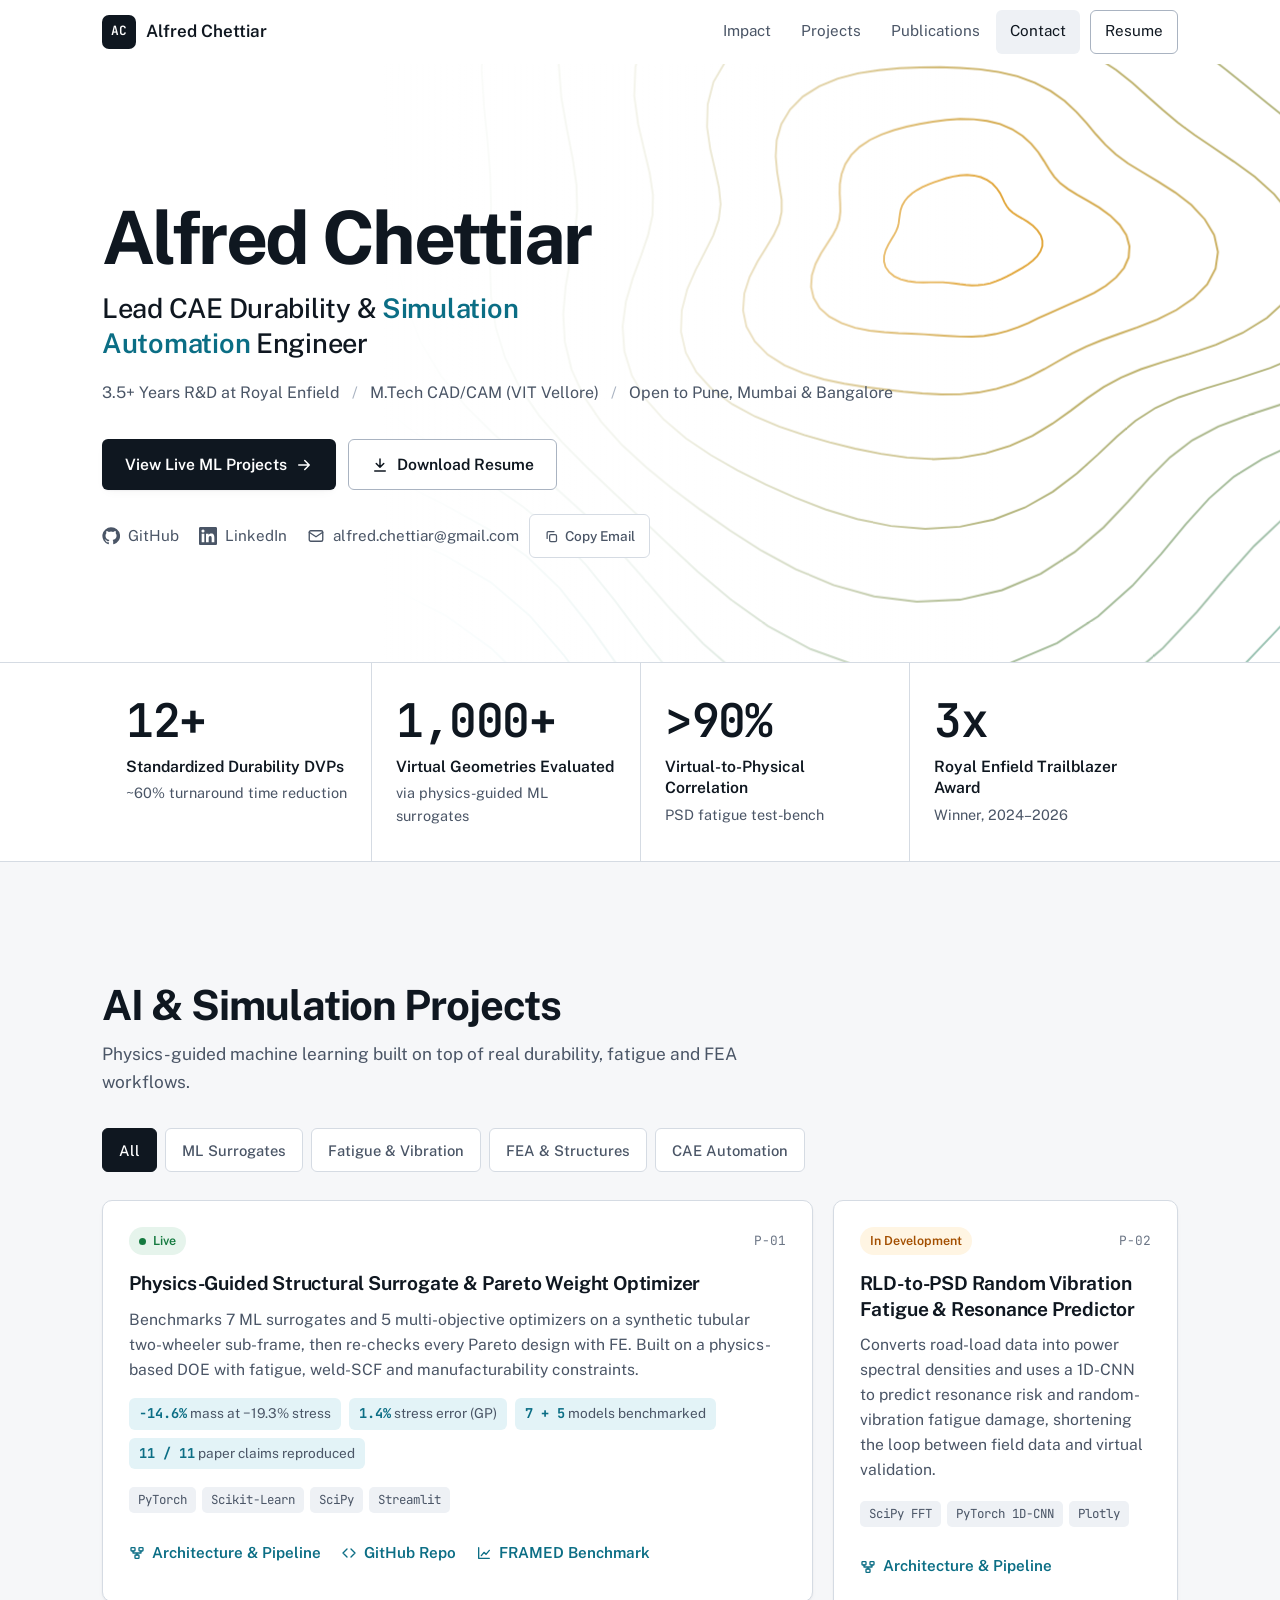
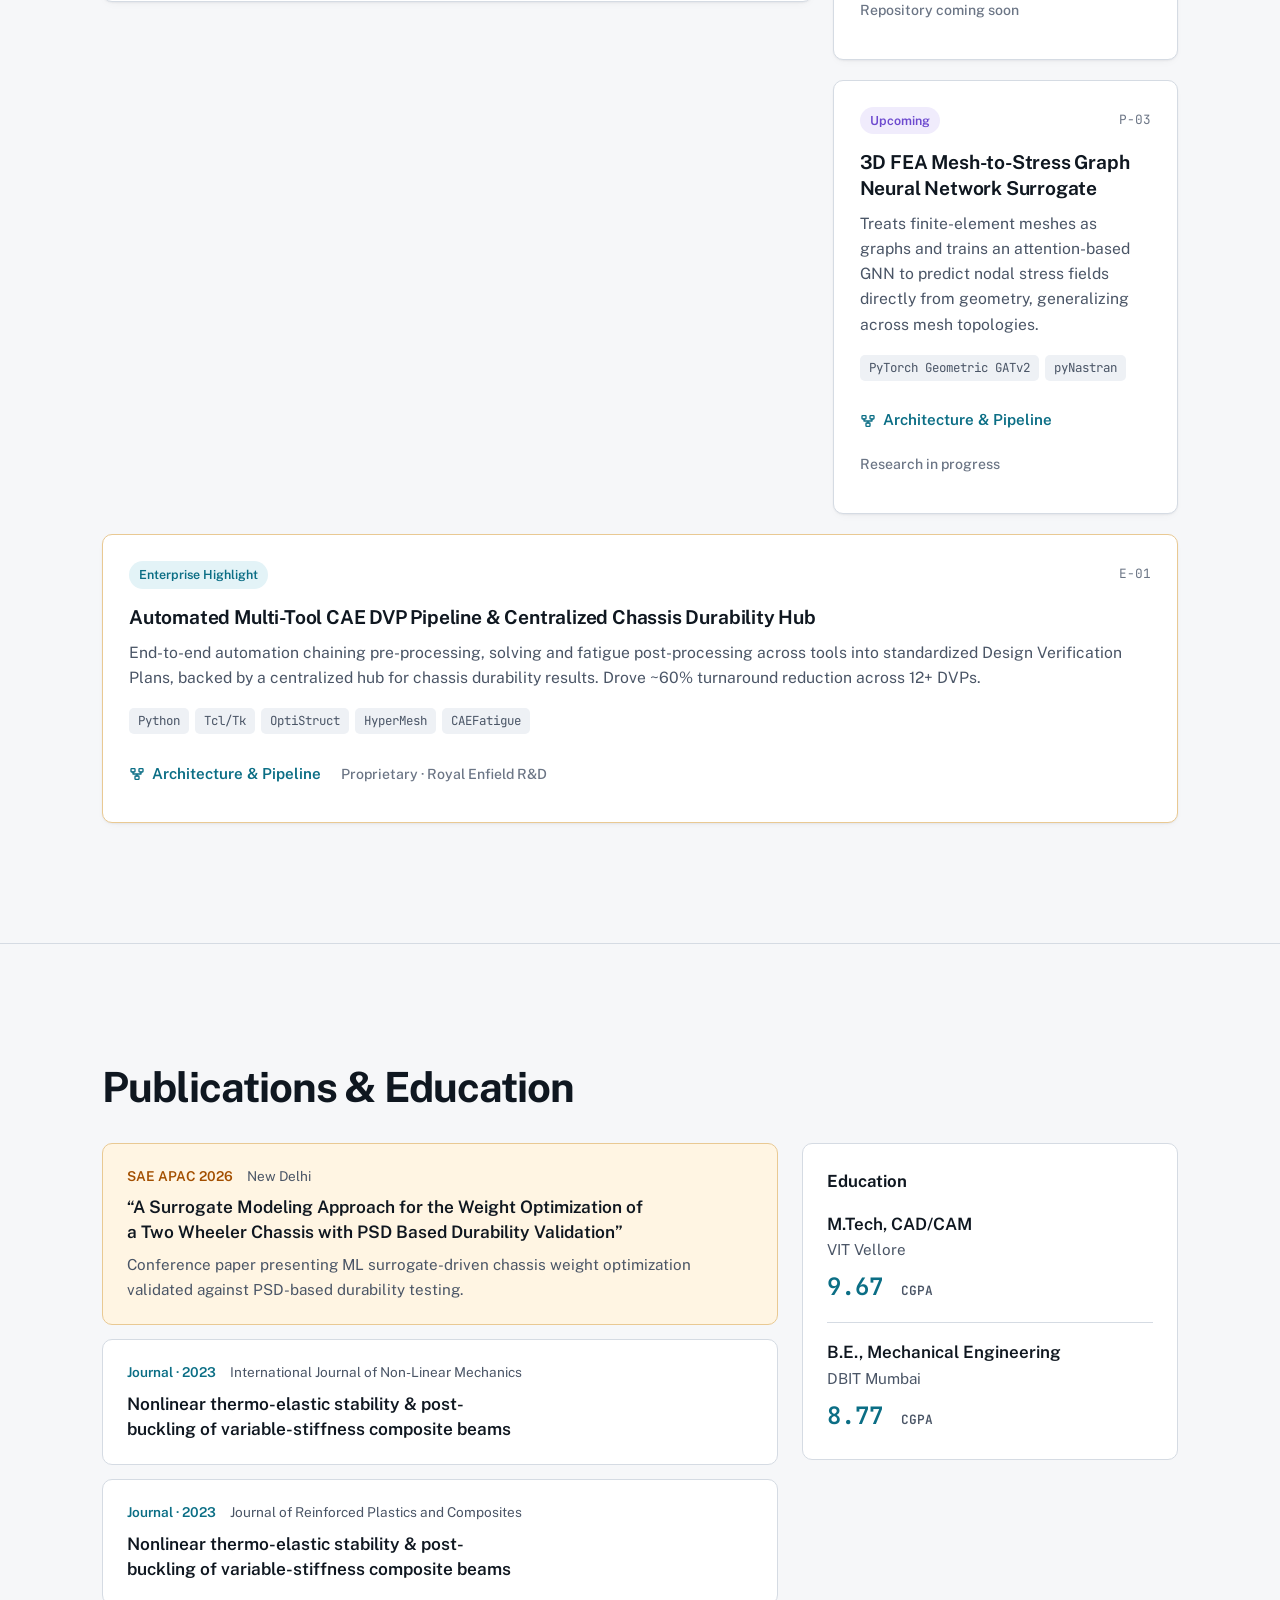
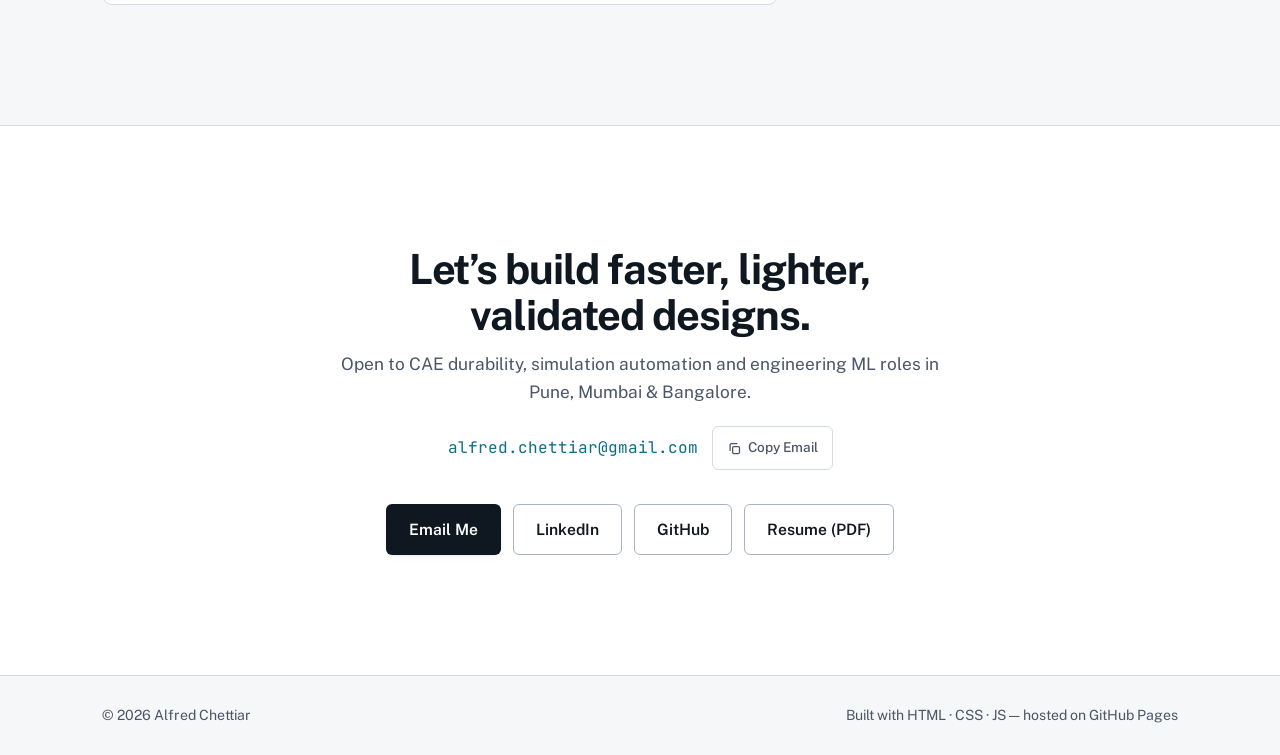
==== commit a6ac924c: "P-01 card: link FRAMED benchmark report and add reproduced-claims chip - 'FRAMED Benchmark' link to " ====
--- a/index.html
+++ b/index.html
@@ -171,6 +171,7 @@
               <li><b>&minus;14.6%</b> mass at &minus;19.3% stress</li>
               <li><b>1.4%</b> stress error (GP)</li>
               <li><b>7 + 5</b> models benchmarked</li>
+              <li><b>11 / 11</b> paper claims reproduced</li>
             </ul>
             <ul class="tags" aria-label="Tech stack">
               <li>PyTorch</li><li>Scikit-Learn</li><li>SciPy</li><li>Streamlit</li>
@@ -183,6 +184,10 @@
               <a class="card-link" href="https://github.com/AlfredChettiar/structural-surrogate-optimizer" target="_blank" rel="noopener noreferrer">
                 <svg viewBox="0 0 24 24" aria-hidden="true"><path d="M9 18 3 12l6-6M15 6l6 6-6 6"/></svg>
                 GitHub Repo
+              </a>
+              <a class="card-link" href="projects/framed/">
+                <svg viewBox="0 0 24 24" aria-hidden="true"><path d="M4 20V4M4 20h16M8 16l4-5 3 3 5-6"/></svg>
+                FRAMED Benchmark
               </a>
             </div>
           </article>
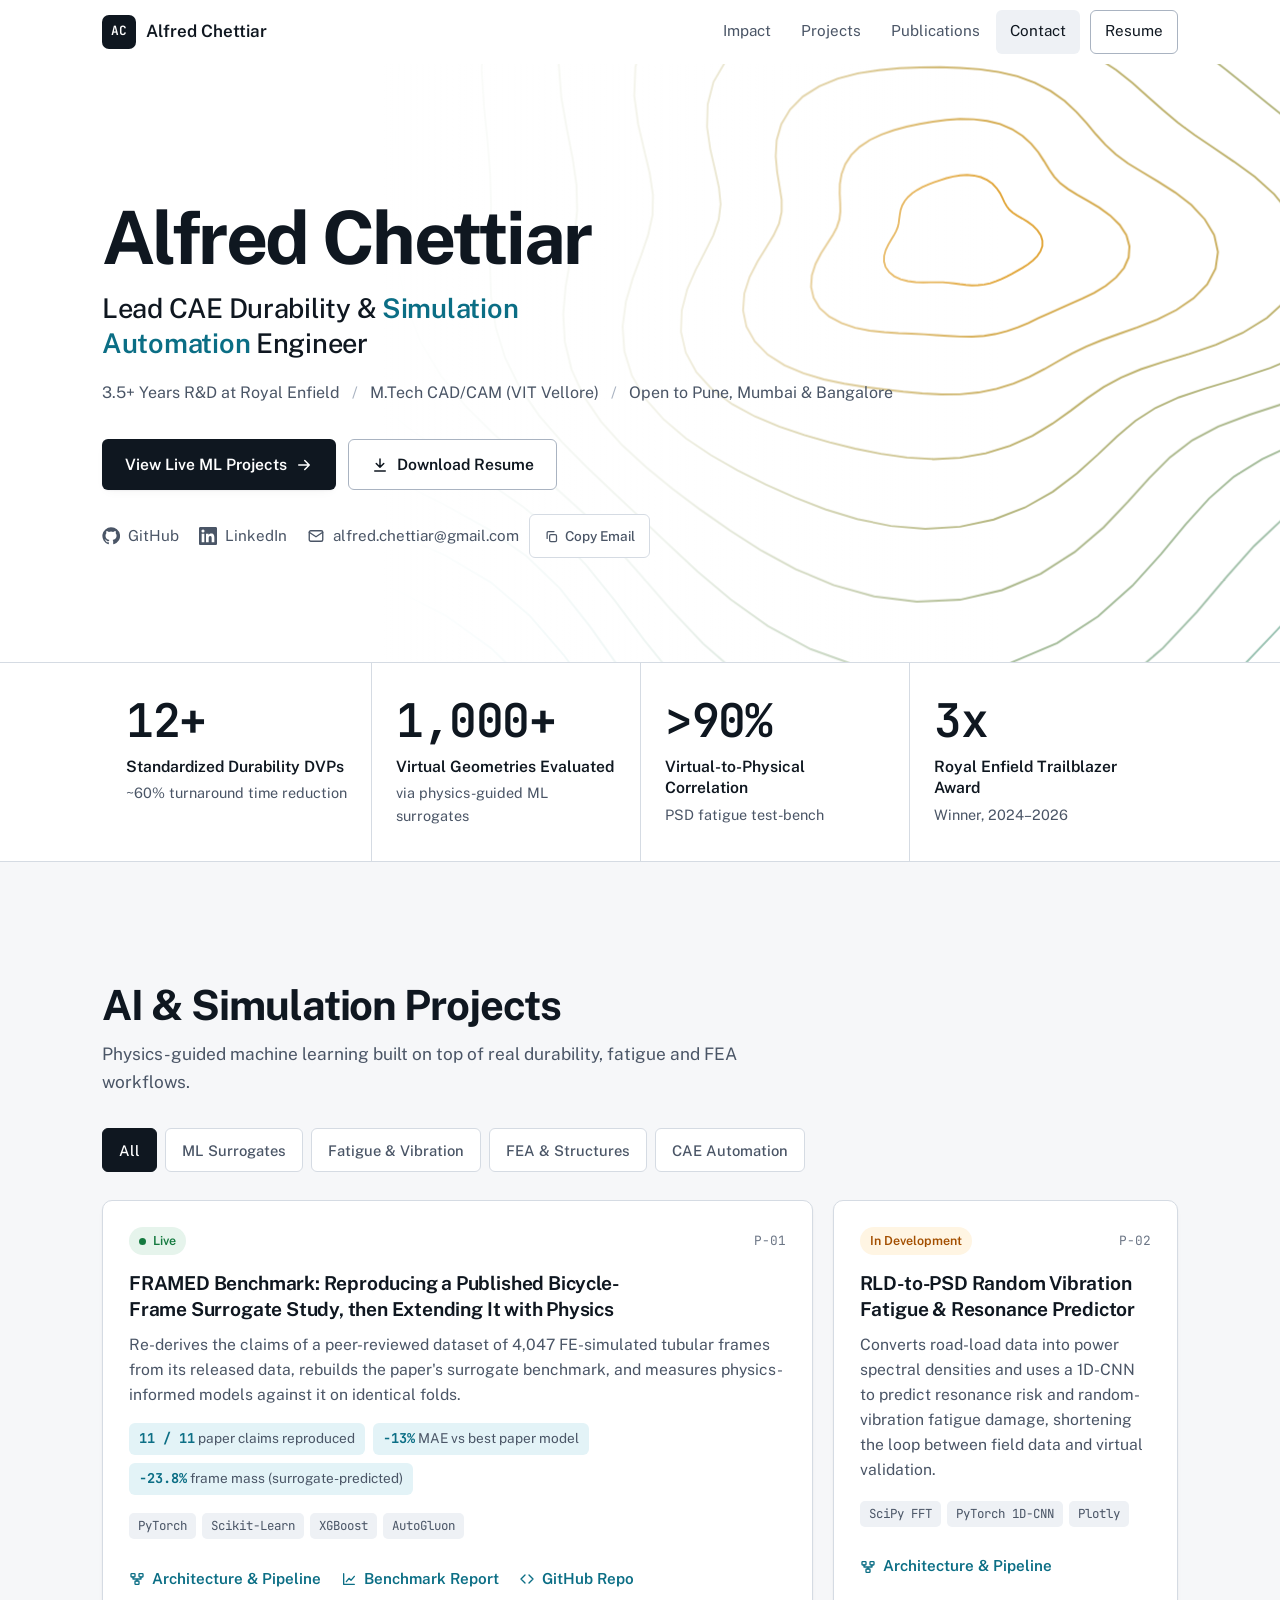
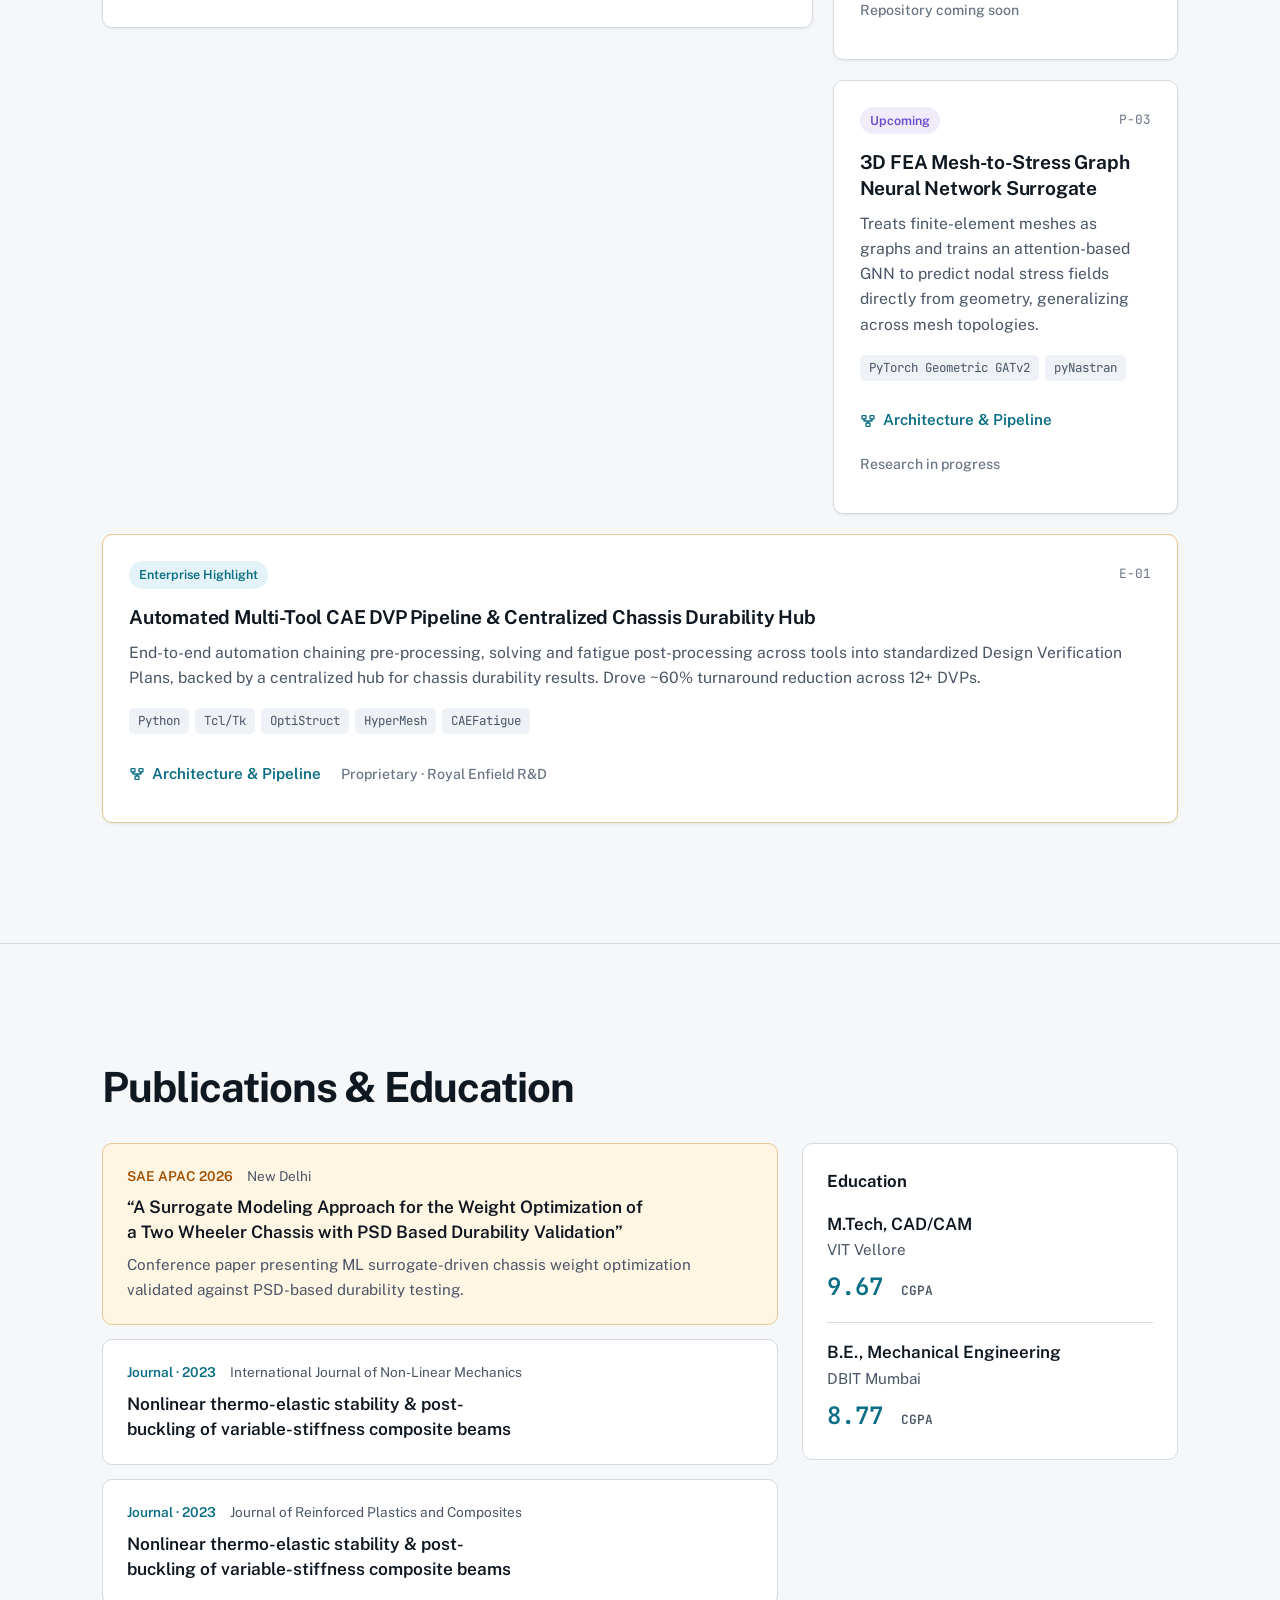
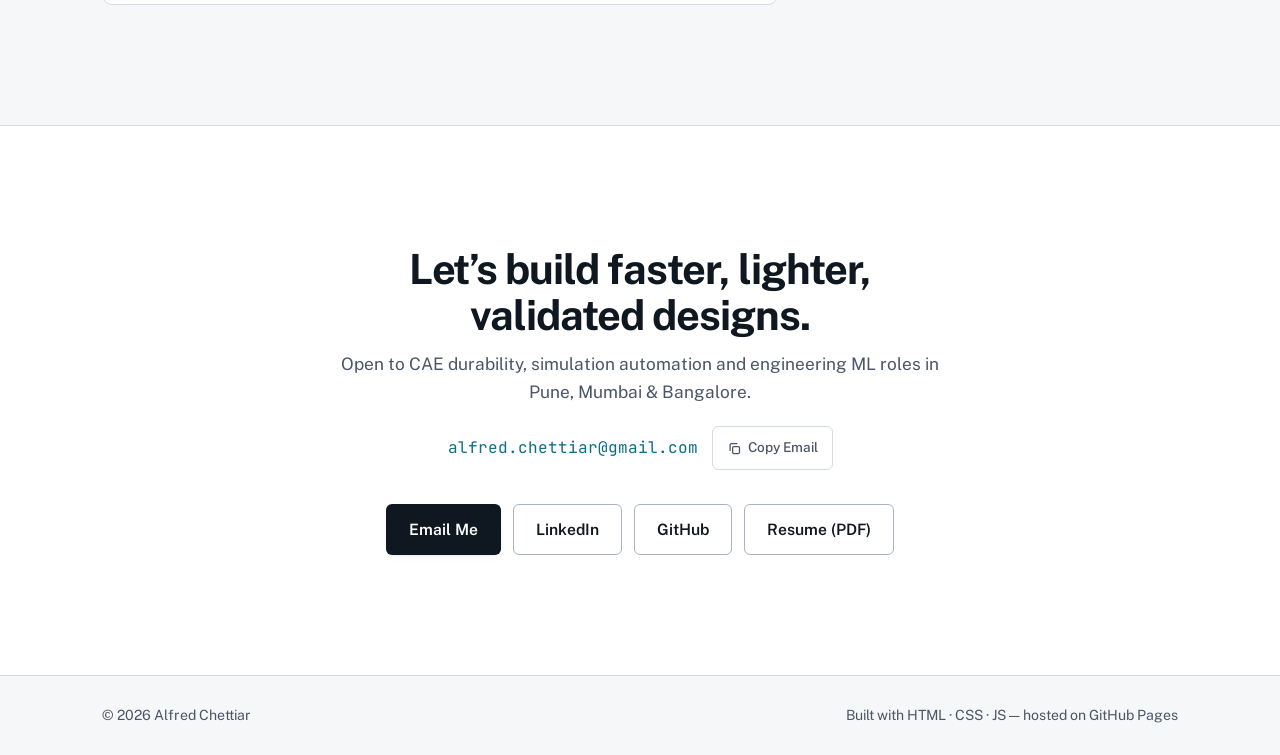
==== commit 65eb213c: "Replace P-01 with the FRAMED benchmark project - New P-01 card and Architecture & Pipeline content f" ====
--- a/index.html
+++ b/index.html
@@ -165,29 +165,28 @@
               <span class="badge badge-live"><span class="pulse" aria-hidden="true"></span>Live</span>
               <span class="card-index mono">P-01</span>
             </div>
-            <h3 id="p1-title">Physics-Guided Structural Surrogate &amp; Pareto Weight Optimizer</h3>
-            <p>Benchmarks 7 ML surrogates and 5 multi-objective optimizers on a synthetic tubular two-wheeler sub-frame, then re-checks every Pareto design with FE. Built on a physics-based DOE with fatigue, weld-SCF and manufacturability constraints.</p>
+            <h3 id="p1-title">FRAMED Benchmark: Reproducing a Published Bicycle-Frame Surrogate Study, then Extending It with Physics</h3>
+            <p>Re-derives the claims of a peer-reviewed dataset of 4,047 FE-simulated tubular frames from its released data, rebuilds the paper's surrogate benchmark, and measures physics-informed models against it on identical folds.</p>
             <ul class="card-results" aria-label="Key results">
-              <li><b>&minus;14.6%</b> mass at &minus;19.3% stress</li>
-              <li><b>1.4%</b> stress error (GP)</li>
-              <li><b>7 + 5</b> models benchmarked</li>
               <li><b>11 / 11</b> paper claims reproduced</li>
+              <li><b>&minus;13%</b> MAE vs best paper model</li>
+              <li><b>&minus;23.8%</b> frame mass (surrogate-predicted)</li>
             </ul>
             <ul class="tags" aria-label="Tech stack">
-              <li>PyTorch</li><li>Scikit-Learn</li><li>SciPy</li><li>Streamlit</li>
+              <li>PyTorch</li><li>Scikit-Learn</li><li>XGBoost</li><li>AutoGluon</li>
             </ul>
             <div class="card-actions">
               <button class="card-link card-btn" type="button" aria-describedby="p1-title" data-modal="p1" aria-haspopup="dialog">
                 <svg viewBox="0 0 24 24" aria-hidden="true"><rect x="3" y="4" width="6" height="5" rx="1"/><rect x="15" y="4" width="6" height="5" rx="1"/><rect x="9" y="15" width="6" height="5" rx="1"/><path d="M6 9v3h12V9M12 12v3"/></svg>
                 Architecture &amp; Pipeline
               </button>
+              <a class="card-link" href="projects/framed/">
+                <svg viewBox="0 0 24 24" aria-hidden="true"><path d="M4 20V4M4 20h16M8 16l4-5 3 3 5-6"/></svg>
+                Benchmark Report
+              </a>
               <a class="card-link" href="https://github.com/AlfredChettiar/structural-surrogate-optimizer" target="_blank" rel="noopener noreferrer">
                 <svg viewBox="0 0 24 24" aria-hidden="true"><path d="M9 18 3 12l6-6M15 6l6 6-6 6"/></svg>
                 GitHub Repo
-              </a>
-              <a class="card-link" href="projects/framed/">
-                <svg viewBox="0 0 24 24" aria-hidden="true"><path d="M4 20V4M4 20h16M8 16l4-5 3 3 5-6"/></svg>
-                FRAMED Benchmark
               </a>
             </div>
           </article>
@@ -345,12 +344,6 @@
         <h3 class="modal-h" id="m-arch-h">ML / System Architecture</h3>
         <dl class="spec" id="m-arch"></dl>
       </section>
-      <section aria-labelledby="m-plots-h" id="m-plots" hidden>
-        <h3 class="modal-h" id="m-plots-h">Key Plots</h3>
-        <div class="plot-tabs" role="tablist" id="m-tabs" aria-label="Key plots"></div>
-        <div class="plot-frame"><img id="m-img" alt="" width="760" height="560" decoding="async" aria-describedby="m-cap"></div>
-        <p class="plot-caption" id="m-cap"></p>
-      </section>
       <section aria-labelledby="m-val-h">
         <h3 class="modal-h" id="m-val-h">Validation Metrics</h3>
         <ul class="m-grid" id="m-val"></ul>
--- a/styles.css
+++ b/styles.css
@@ -771,28 +771,6 @@
 .m-grid li.is-planned .m-val { font-family: var(--font-sans); font-size: 1rem; color: var(--amber-ink); }
 .m-label { margin-top: 8px; font-size: 0.9rem; color: var(--text-muted); }
 .modal-note { margin-top: 14px; font-size: 0.88rem; color: var(--text-muted); }
-
-/* Key plots */
-.plot-tabs { display: flex; flex-wrap: wrap; gap: 6px; margin-bottom: 12px; }
-.plot-tab {
-  min-height: 44px;
-  padding: 0 14px;
-  font-size: 0.9rem;
-  font-weight: 500;
-  color: var(--text-muted);
-  background: var(--surface);
-  border: 1px solid var(--border);
-  border-radius: var(--radius-sm);
-  transition: color 0.18s, border-color 0.18s, background-color 0.18s;
-}
-.plot-tab:hover { color: var(--text); border-color: var(--border-strong); }
-.plot-tab[aria-selected="true"] { color: #fff; background: var(--text); border-color: var(--text); }
-.plot-frame { overflow: hidden; background: #fcfcfb; border: 1px solid var(--border); border-radius: var(--radius-sm); }
-.plot-frame img, .plot-caption { transition: opacity 0.2s var(--ease-out), filter 0.2s var(--ease-out); }
-.plot-frame img { display: block; width: 100%; height: auto; }
-.plot-frame img.is-swapping { opacity: 0; filter: blur(3px); transition-duration: 0.14s; transition-timing-function: var(--ease-in); }
-.plot-caption.is-swapping { opacity: 0; transition-duration: 0.14s; }
-.plot-caption { margin: 12px 0 0; font-size: 0.95rem; color: var(--text-muted); }
 
 /* ---------- Reveal on scroll (class added by JS only, so content is visible without it) ---------- */
 .reveal { opacity: 0; transform: translateY(14px); transition: opacity 0.6s var(--ease-out), transform 0.6s var(--ease-out), border-color 0.2s, box-shadow 0.3s var(--ease-out); }
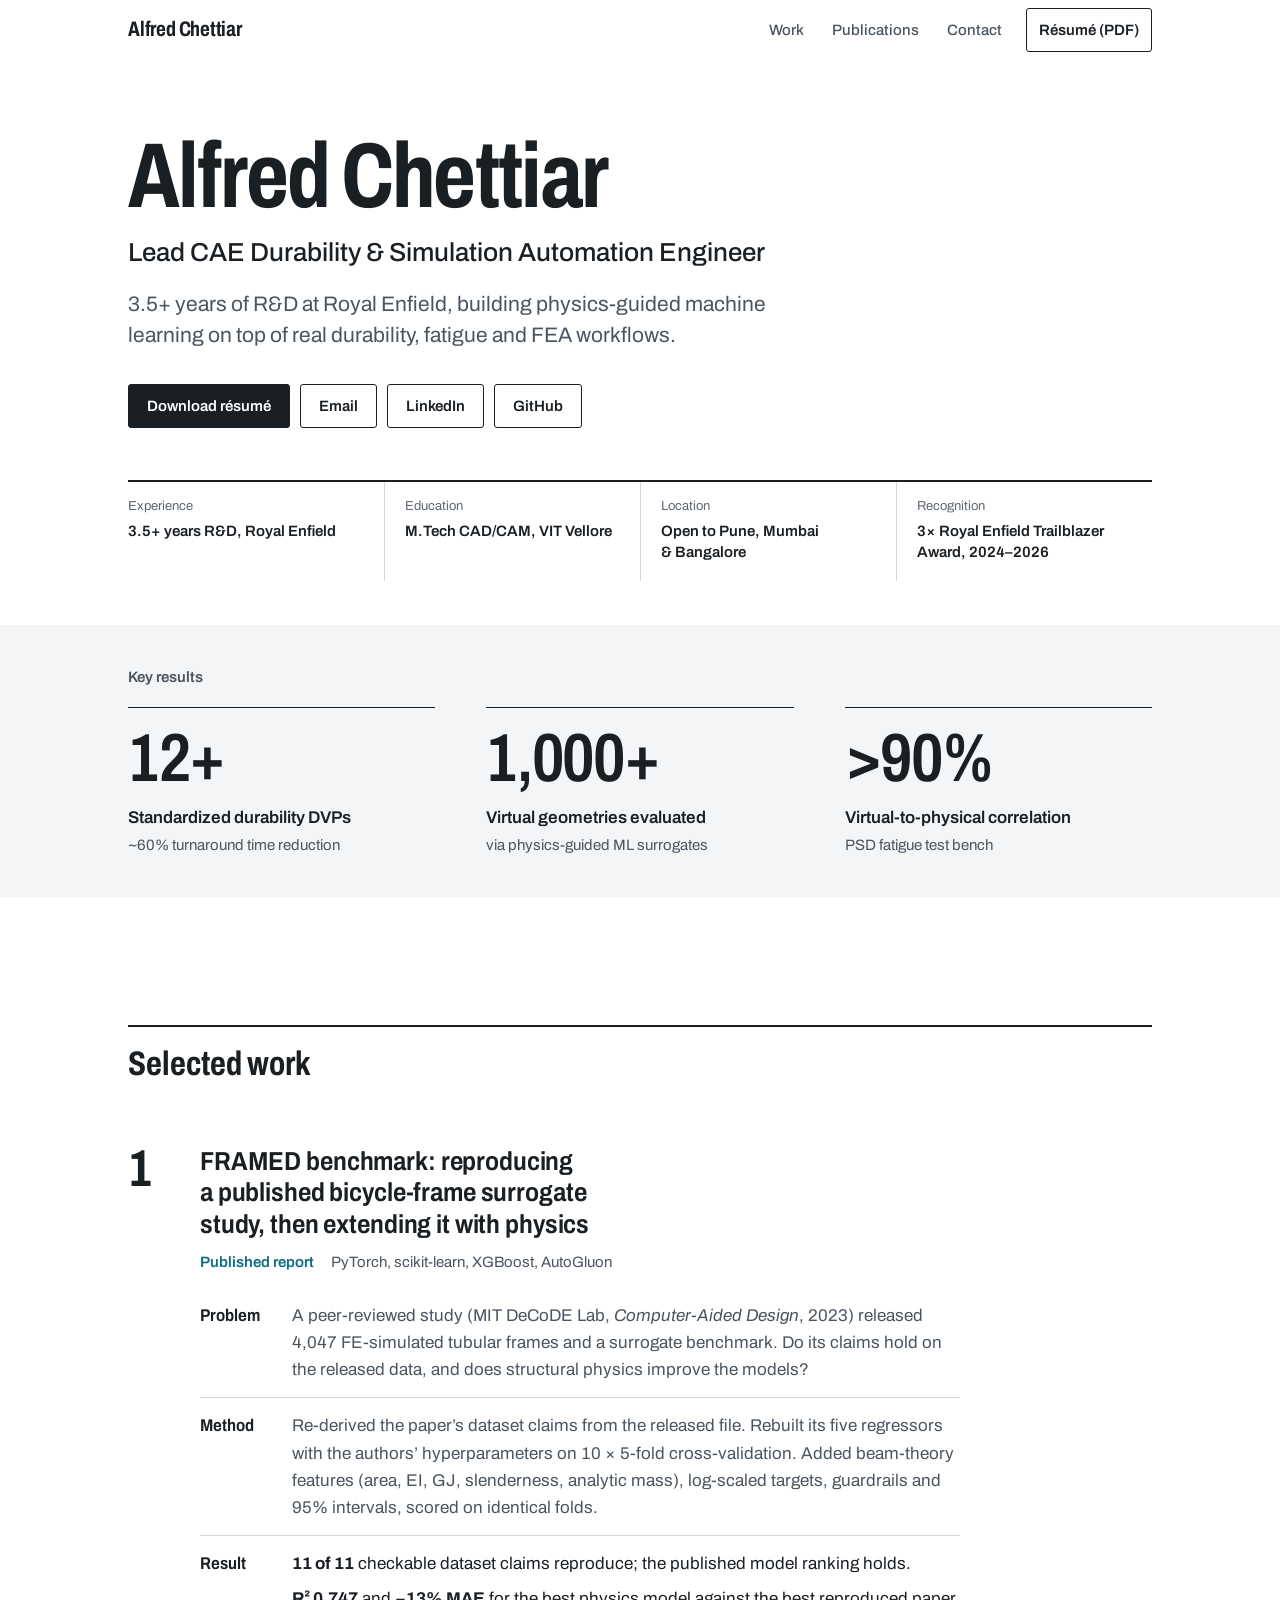
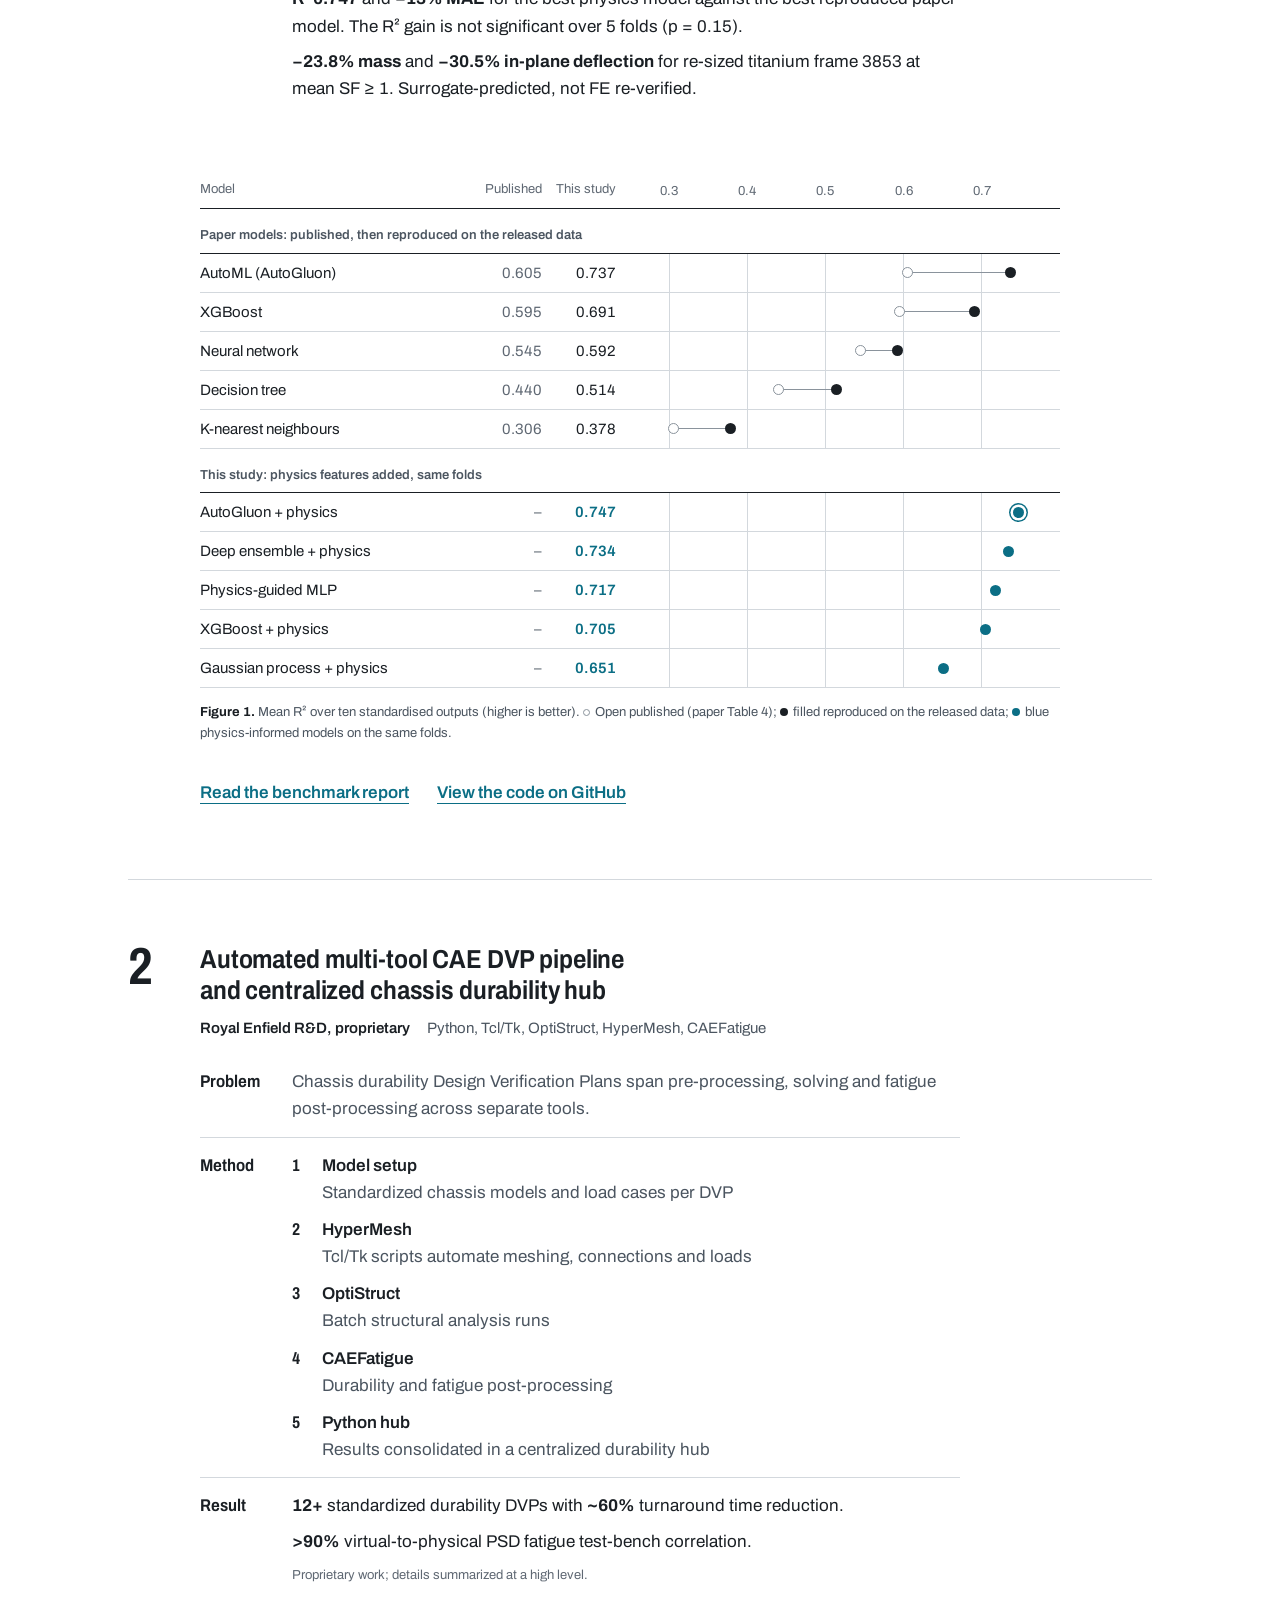
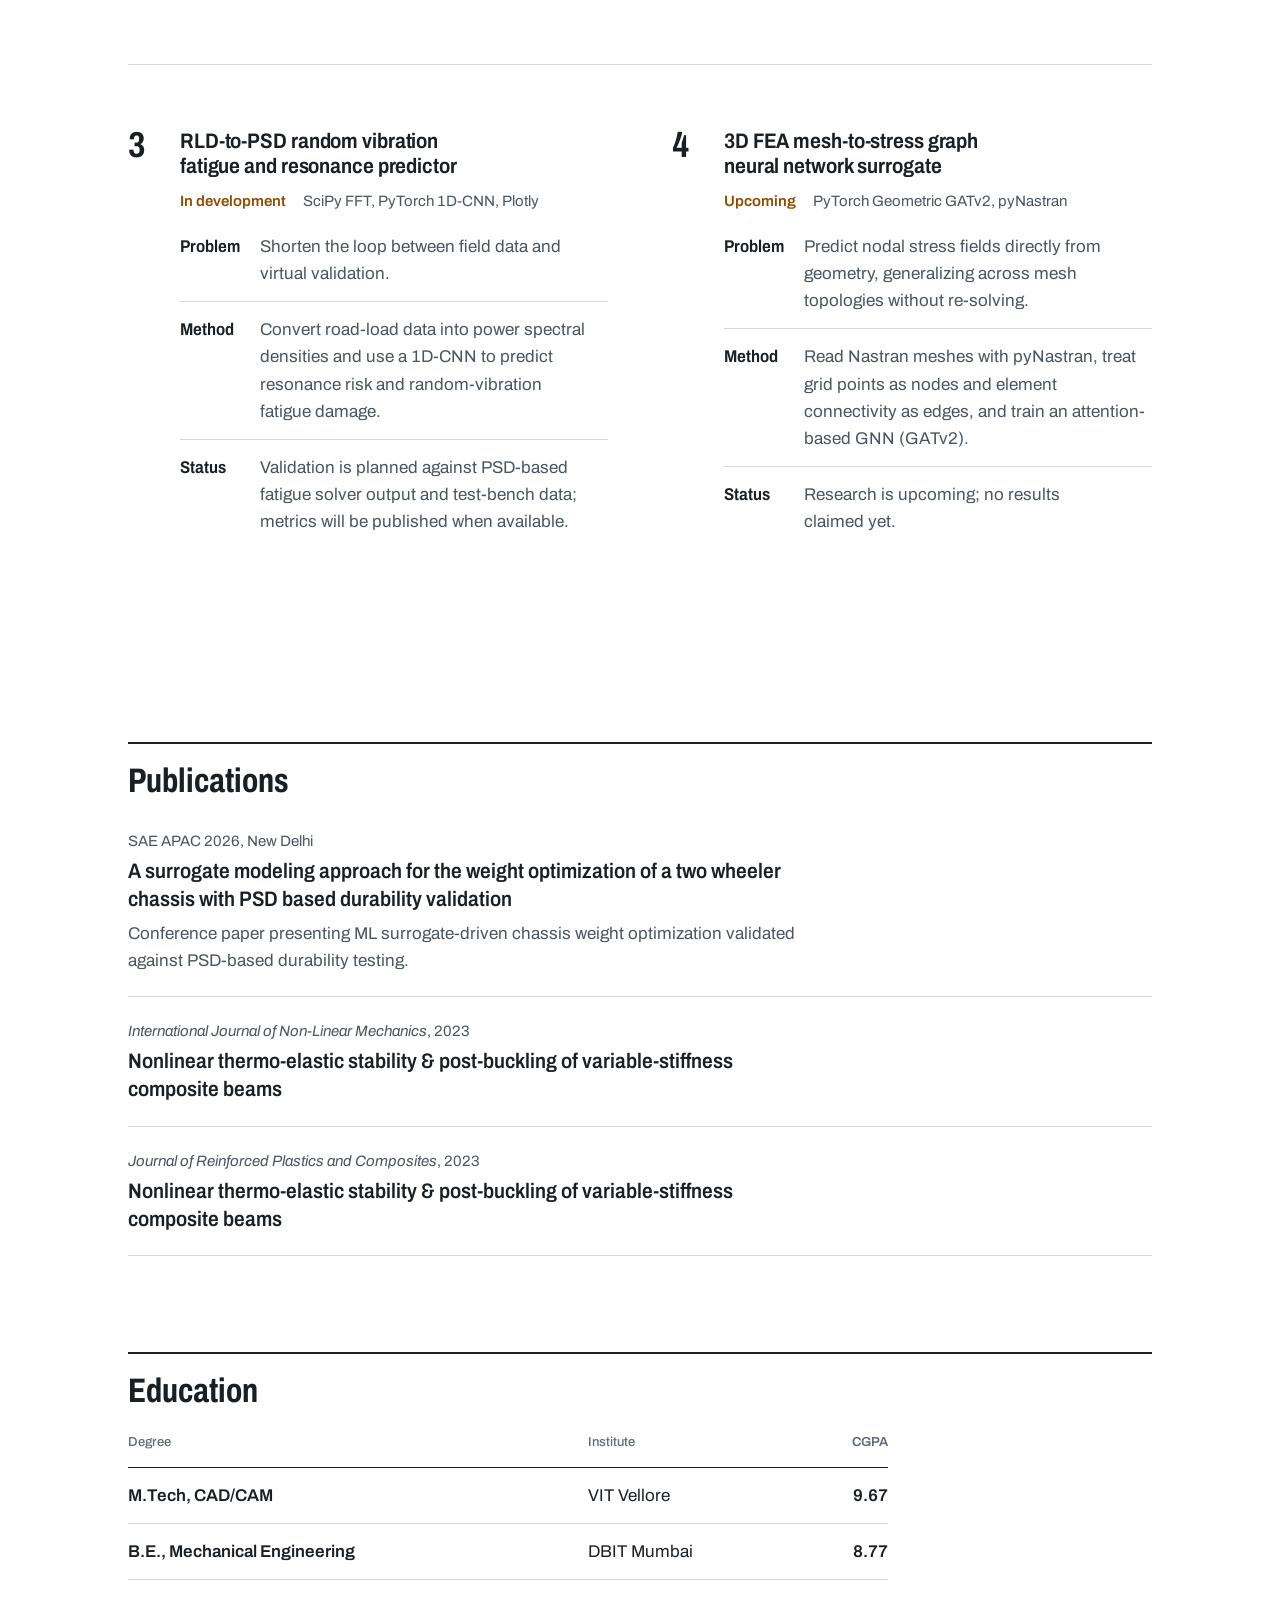
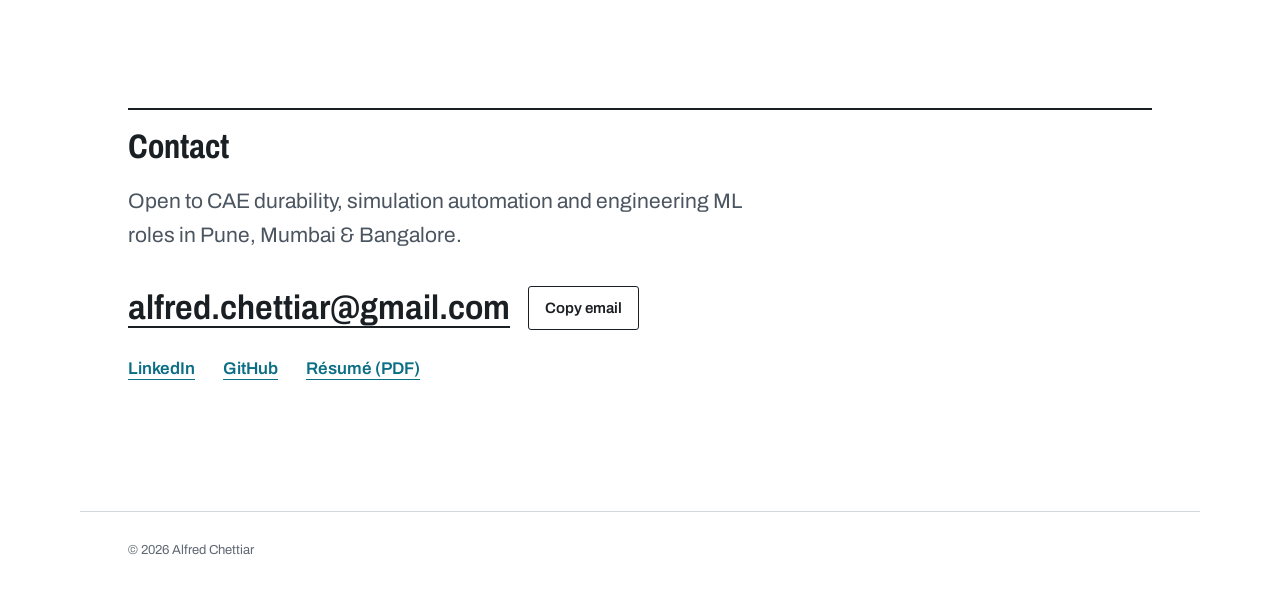
==== commit ca94c268: "Redesign as a materials test datasheet - Executive summary, title block and key-results bar at the t" ====
--- a/index.html
+++ b/index.html
@@ -5,7 +5,7 @@
   <meta name="viewport" content="width=device-width, initial-scale=1">
   <title>Alfred Chettiar | Lead CAE Durability &amp; Simulation Automation Engineer</title>
   <meta name="description" content="Alfred Chettiar — Lead CAE Durability &amp; Simulation Automation Engineer. 3.5+ years R&amp;D at Royal Enfield. Physics-guided ML surrogates, PSD fatigue, and CAE pipeline automation.">
-  <meta name="theme-color" content="#f6f7f9">
+  <meta name="theme-color" content="#ffffff">
   <link rel="canonical" href="https://alfredchettiar.github.io/">
 
   <!-- Open Graph (LinkedIn, Facebook, Slack, email previews) -->
@@ -18,7 +18,7 @@
   <meta property="og:image:type" content="image/png">
   <meta property="og:image:width" content="1200">
   <meta property="og:image:height" content="630">
-  <meta property="og:image:alt" content="Alfred Chettiar — Lead CAE Durability and Simulation Automation Engineer, with FEA contour graphic">
+  <meta property="og:image:alt" content="Alfred Chettiar — Lead CAE Durability and Simulation Automation Engineer, with key engineering results">
   <meta property="og:locale" content="en_IN">
 
   <!-- Twitter / X Card -->
@@ -26,331 +26,322 @@
   <meta name="twitter:title" content="Alfred Chettiar | Lead CAE Durability &amp; Simulation Automation Engineer">
   <meta name="twitter:description" content="Physics-guided ML surrogates, PSD fatigue correlation (&gt;90%) and automated CAE DVP pipelines.">
   <meta name="twitter:image" content="https://alfredchettiar.github.io/assets/og-image.png">
-  <meta name="twitter:image:alt" content="Alfred Chettiar — Lead CAE Durability and Simulation Automation Engineer, with FEA contour graphic">
+  <meta name="twitter:image:alt" content="Alfred Chettiar — Lead CAE Durability and Simulation Automation Engineer, with key engineering results">
 
   <link rel="icon" href="data:image/svg+xml,%3Csvg xmlns='http://www.w3.org/2000/svg' viewBox='0 0 32 32'%3E%3Crect width='32' height='32' rx='6' fill='%230f1720'/%3E%3Cpath d='M6 22 L12 10 L16 18 L20 8 L26 22' fill='none' stroke='%23f0a020' stroke-width='2.5' stroke-linejoin='round'/%3E%3C/svg%3E">
   <link rel="preconnect" href="https://fonts.googleapis.com">
   <link rel="preconnect" href="https://fonts.gstatic.com" crossorigin>
-  <link href="https://fonts.googleapis.com/css2?family=Public+Sans:wght@400..700&family=JetBrains+Mono:wght@400;500;600&display=swap" rel="stylesheet">
+  <link href="https://fonts.googleapis.com/css2?family=Archivo:wdth,wght@62..125,100..900&display=swap" rel="stylesheet">
   <link rel="stylesheet" href="styles.css">
 </head>
 <body>
   <a class="skip-link" href="#main">Skip to content</a>
 
-  <header class="site-header" id="top">
-    <nav class="nav container" aria-label="Primary">
-      <a class="brand" href="#top" aria-label="Alfred Chettiar — home">
-        <span class="brand-mark" aria-hidden="true">AC</span>
-        <span class="brand-text">Alfred Chettiar</span>
-      </a>
-      <button class="nav-toggle" type="button" aria-expanded="false" aria-controls="nav-menu" aria-label="Toggle navigation">
-        <span></span><span></span><span></span>
-      </button>
-      <ul class="nav-menu" id="nav-menu">
-        <li><a href="#impact">Impact</a></li>
-        <li><a href="#projects">Projects</a></li>
-        <li><a href="#publications">Publications</a></li>
-        <li><a href="#contact">Contact</a></li>
-        <li><a class="nav-cta" href="assets/Alfred_Resume.pdf" download>Resume</a></li>
-      </ul>
-    </nav>
+  <header class="masthead">
+    <div class="container masthead-inner">
+      <a class="brand" href="#top">Alfred Chettiar</a>
+      <nav aria-label="Primary">
+        <ul class="nav">
+          <li class="nav-hide-sm"><a href="#work">Work</a></li>
+          <li class="nav-hide-sm"><a href="#publications">Publications</a></li>
+          <li class="nav-hide-sm"><a href="#contact">Contact</a></li>
+          <li><a class="nav-resume" href="assets/Alfred_Resume.pdf" download>R&eacute;sum&eacute; (PDF)</a></li>
+        </ul>
+      </nav>
+    </div>
   </header>
 
   <main id="main">
-    <!-- ============ HERO ============ -->
-    <section class="hero" aria-labelledby="hero-title">
-      <svg class="hero-contours" viewBox="0 0 800 600" preserveAspectRatio="xMidYMid slice" aria-hidden="true" focusable="false">
-        <g fill="none" stroke-width="1.2" id="contour-group"></g>
-      </svg>
-
-      <div class="container hero-inner">
-        <h1 id="hero-title">Alfred Chettiar</h1>
-        <p class="hero-title">Lead CAE Durability &amp; <span class="accent">Simulation Automation</span> Engineer</p>
-        <p class="hero-sub">
-          <span>3.5+ Years R&amp;D at Royal Enfield</span>
-          <span class="sep" aria-hidden="true">/</span>
-          <span>M.Tech CAD/CAM (VIT Vellore)</span>
-          <span class="sep" aria-hidden="true">/</span>
-          <span>Open to Pune, Mumbai &amp; Bangalore</span>
-        </p>
-
-        <div class="hero-ctas">
-          <a class="btn btn-primary" href="#projects">
-            View Live ML Projects
-            <svg viewBox="0 0 24 24" aria-hidden="true"><path d="M5 12h14M13 6l6 6-6 6"/></svg>
-          </a>
-          <a class="btn btn-outline" href="assets/Alfred_Resume.pdf" download>
-            <svg viewBox="0 0 24 24" aria-hidden="true"><path d="M12 4v11M7 10l5 5 5-5M5 20h14"/></svg>
-            Download Resume
-          </a>
-        </div>
-
-        <ul class="social-links" aria-label="Profiles and contact">
+    <!-- Executive summary -->
+    <section class="summary container" id="top" aria-labelledby="name">
+      <h1 id="name">Alfred Chettiar</h1>
+      <p class="role">Lead CAE Durability &amp; Simulation Automation Engineer</p>
+      <p class="lede">3.5+ years of R&amp;D at Royal Enfield, building physics-guided machine learning on top of real durability, fatigue and FEA workflows.</p>
+
+      <div class="actions">
+        <a class="btn btn-primary" href="assets/Alfred_Resume.pdf" download>Download r&eacute;sum&eacute;</a>
+        <a class="btn" href="mailto:alfred.chettiar@gmail.com">Email</a>
+        <a class="btn" href="https://linkedin.com/in/alfred-chettiar-0b3b53189" target="_blank" rel="noopener noreferrer">LinkedIn</a>
+        <a class="btn" href="https://github.com/AlfredChettiar" target="_blank" rel="noopener noreferrer">GitHub</a>
+      </div>
+
+      <dl class="title-block">
+        <div><dt>Experience</dt><dd>3.5+ years R&amp;D, Royal Enfield</dd></div>
+        <div><dt>Education</dt><dd>M.Tech CAD/CAM, VIT Vellore</dd></div>
+        <div><dt>Location</dt><dd>Open to Pune, Mumbai &amp; Bangalore</dd></div>
+        <div><dt>Recognition</dt><dd>3&times; Royal Enfield Trailblazer Award, 2024&ndash;2026</dd></div>
+      </dl>
+    </section>
+
+    <!-- Key results -->
+    <section class="results" aria-labelledby="results-title">
+      <div class="container">
+        <h2 class="results-title" id="results-title">Key results</h2>
+        <ul class="results-bar">
           <li>
-            <a href="https://github.com/AlfredChettiar" target="_blank" rel="noopener noreferrer">
-              <svg viewBox="0 0 24 24" aria-hidden="true" class="icon-fill"><path d="M12 .5a11.5 11.5 0 0 0-3.64 22.41c.58.1.79-.25.79-.56v-2c-3.2.7-3.88-1.37-3.88-1.37-.52-1.33-1.28-1.69-1.28-1.69-1.05-.71.08-.7.08-.7 1.16.08 1.77 1.19 1.77 1.19 1.03 1.77 2.7 1.26 3.36.96.1-.75.4-1.26.73-1.55-2.55-.29-5.24-1.28-5.24-5.69 0-1.26.45-2.29 1.19-3.1-.12-.29-.52-1.46.11-3.05 0 0 .97-.31 3.17 1.18a11 11 0 0 1 5.77 0c2.2-1.49 3.17-1.18 3.17-1.18.63 1.59.23 2.76.11 3.05.74.81 1.19 1.84 1.19 3.1 0 4.42-2.7 5.4-5.26 5.68.41.36.78 1.06.78 2.14v3.17c0 .31.21.67.8.56A11.5 11.5 0 0 0 12 .5Z"/></svg>
-              <span>GitHub</span>
-            </a>
+            <p class="value">12+</p>
+            <p class="quantity">Standardized durability DVPs</p>
+            <p class="condition">~60% turnaround time reduction</p>
           </li>
           <li>
-            <a href="https://linkedin.com/in/alfred-chettiar-0b3b53189" target="_blank" rel="noopener noreferrer">
-              <svg viewBox="0 0 24 24" aria-hidden="true" class="icon-fill"><path d="M20.45 20.45h-3.56v-5.57c0-1.33-.02-3.04-1.85-3.04-1.86 0-2.14 1.45-2.14 2.94v5.67H9.35V9h3.41v1.56h.05c.48-.9 1.64-1.85 3.37-1.85 3.6 0 4.27 2.37 4.27 5.46v6.28ZM5.34 7.43a2.06 2.06 0 1 1 0-4.13 2.06 2.06 0 0 1 0 4.13ZM7.12 20.45H3.56V9h3.56v11.45ZM22.22 0H1.77C.79 0 0 .77 0 1.73v20.54C0 23.23.79 24 1.77 24h20.45c.98 0 1.78-.77 1.78-1.73V1.73C24 .77 23.2 0 22.22 0Z"/></svg>
-              <span>LinkedIn</span>
-            </a>
+            <p class="value">1,000+</p>
+            <p class="quantity">Virtual geometries evaluated</p>
+            <p class="condition">via physics-guided ML surrogates</p>
           </li>
           <li>
-            <a href="mailto:alfred.chettiar@gmail.com">
-              <svg viewBox="0 0 24 24" aria-hidden="true"><rect x="3" y="5" width="18" height="14" rx="2"/><path d="m3 7 9 6 9-6"/></svg>
-              <span>alfred.chettiar@gmail.com</span>
-            </a>
-            <button class="copy-btn" type="button" data-copy="alfred.chettiar@gmail.com" aria-label="Copy email address to clipboard">
-              <svg viewBox="0 0 24 24" aria-hidden="true"><rect x="9" y="9" width="11" height="11" rx="2"/><path d="M5 15V6a2 2 0 0 1 2-2h9"/></svg>
-              <span class="copy-label">Copy Email</span>
-            </button>
+            <p class="value">&gt;90%</p>
+            <p class="quantity">Virtual-to-physical correlation</p>
+            <p class="condition">PSD fatigue test bench</p>
           </li>
         </ul>
       </div>
     </section>
 
-    <!-- ============ IMPACT METRICS ============ -->
-    <section class="impact" id="impact" aria-labelledby="impact-title">
-      <div class="container">
-        <h2 class="visually-hidden" id="impact-title">Engineering Impact</h2>
-        <ul class="metrics">
-          <li class="metric">
-            <p class="metric-value mono" data-count="12" data-suffix="+">12+</p>
-            <p class="metric-label">Standardized Durability DVPs</p>
-            <p class="metric-note">~60% turnaround time reduction</p>
-          </li>
-          <li class="metric">
-            <p class="metric-value mono" data-count="1000" data-suffix="+" data-format="comma">1,000+</p>
-            <p class="metric-label">Virtual Geometries Evaluated</p>
-            <p class="metric-note">via physics-guided ML surrogates</p>
-          </li>
-          <li class="metric">
-            <p class="metric-value mono" data-count="90" data-prefix="&gt;" data-suffix="%">&gt;90%</p>
-            <p class="metric-label">Virtual-to-Physical Correlation</p>
-            <p class="metric-note">PSD fatigue test-bench</p>
-          </li>
-          <li class="metric">
-            <p class="metric-value mono" data-count="3" data-suffix="x">3x</p>
-            <p class="metric-label">Royal Enfield Trailblazer Award</p>
-            <p class="metric-note">Winner, 2024–2026</p>
-          </li>
-        </ul>
+    <!-- Work -->
+    <section class="work container" id="work" aria-labelledby="work-title">
+      <h2 id="work-title">Selected work</h2>
+
+      <!-- 1 -->
+      <article class="entry" id="framed" aria-labelledby="framed-title">
+        <p class="entry-no" aria-hidden="true">1</p>
+        <div class="entry-body">
+          <header class="entry-head">
+            <h3 id="framed-title">FRAMED benchmark: reproducing a published bicycle-frame surrogate study, then extending it with physics</h3>
+            <p class="entry-meta"><span class="status status-live">Published report</span> PyTorch, scikit-learn, XGBoost, AutoGluon</p>
+          </header>
+
+          <div class="entry-grid">
+            <dl class="pmr">
+              <div>
+                <dt>Problem</dt>
+                <dd>A peer-reviewed study (MIT DeCoDE Lab, <cite>Computer-Aided Design</cite>, 2023) released 4,047 FE-simulated tubular frames and a surrogate benchmark. Do its claims hold on the released data, and does structural physics improve the models?</dd>
+              </div>
+              <div>
+                <dt>Method</dt>
+                <dd>Re-derived the paper&rsquo;s dataset claims from the released file. Rebuilt its five regressors with the authors&rsquo; hyperparameters on 10&nbsp;&times;&nbsp;5-fold cross-validation. Added beam-theory features (area, EI, GJ, slenderness, analytic mass), log-scaled targets, guardrails and 95% intervals, scored on identical folds.</dd>
+              </div>
+              <div>
+                <dt>Result</dt>
+                <dd>
+                  <ul class="result-list">
+                    <li><b>11 of 11</b> checkable dataset claims reproduce; the published model ranking holds.</li>
+                    <li><b>R&sup2; 0.747</b> and <b>&minus;13% MAE</b> for the best physics model against the best reproduced paper model. The R&sup2; gain is not significant over 5 folds (p&nbsp;=&nbsp;0.15).</li>
+                    <li><b>&minus;23.8% mass</b> and <b>&minus;30.5% in-plane deflection</b> for re-sized titanium frame 3853 at mean SF&nbsp;&ge;&nbsp;1. Surrogate-predicted, not FE re-verified.</li>
+                  </ul>
+                </dd>
+              </div>
+            </dl>
+
+            <figure class="fig" id="fig-r2">
+              <table class="dotplot">
+                <caption class="visually-hidden">Mean R&sup2; by model, published versus this study</caption>
+                <thead>
+                  <tr>
+                    <th scope="col">Model</th>
+                    <th scope="col" class="dp-num dp-pub">Published</th>
+                    <th scope="col" class="dp-num">This study</th>
+                    <th scope="col" class="dp-track dp-axis" aria-hidden="true"><span class="dp-tick" style="--v:0.3">0.3</span><span class="dp-tick" style="--v:0.4">0.4</span><span class="dp-tick" style="--v:0.5">0.5</span><span class="dp-tick" style="--v:0.6">0.6</span><span class="dp-tick" style="--v:0.7">0.7</span></th>
+                  </tr>
+                </thead>
+                <tbody>
+                  <tr class="dp-group"><th scope="rowgroup" colspan="4">Paper models: published, then reproduced on the released data</th></tr>
+                  <tr>
+                    <th scope="row">AutoML (AutoGluon)</th>
+                    <td class="dp-num dp-pub">0.605</td>
+                    <td class="dp-num">0.737</td>
+                    <td class="dp-track" aria-hidden="true"><span class="dp-seg" style="--a:0.605;--b:0.737"></span><span class="dp-dot dp-dot--pub" style="--v:0.605"></span><span class="dp-dot dp-dot--rep" style="--v:0.737;--from:0.605"></span></td>
+                  </tr>
+                  <tr>
+                    <th scope="row">XGBoost</th>
+                    <td class="dp-num dp-pub">0.595</td>
+                    <td class="dp-num">0.691</td>
+                    <td class="dp-track" aria-hidden="true"><span class="dp-seg" style="--a:0.595;--b:0.691"></span><span class="dp-dot dp-dot--pub" style="--v:0.595"></span><span class="dp-dot dp-dot--rep" style="--v:0.691;--from:0.595"></span></td>
+                  </tr>
+                  <tr>
+                    <th scope="row">Neural network</th>
+                    <td class="dp-num dp-pub">0.545</td>
+                    <td class="dp-num">0.592</td>
+                    <td class="dp-track" aria-hidden="true"><span class="dp-seg" style="--a:0.545;--b:0.592"></span><span class="dp-dot dp-dot--pub" style="--v:0.545"></span><span class="dp-dot dp-dot--rep" style="--v:0.592;--from:0.545"></span></td>
+                  </tr>
+                  <tr>
+                    <th scope="row">Decision tree</th>
+                    <td class="dp-num dp-pub">0.440</td>
+                    <td class="dp-num">0.514</td>
+                    <td class="dp-track" aria-hidden="true"><span class="dp-seg" style="--a:0.44;--b:0.514"></span><span class="dp-dot dp-dot--pub" style="--v:0.44"></span><span class="dp-dot dp-dot--rep" style="--v:0.514;--from:0.44"></span></td>
+                  </tr>
+                  <tr>
+                    <th scope="row">K-nearest neighbours</th>
+                    <td class="dp-num dp-pub">0.306</td>
+                    <td class="dp-num">0.378</td>
+                    <td class="dp-track" aria-hidden="true"><span class="dp-seg" style="--a:0.306;--b:0.378"></span><span class="dp-dot dp-dot--pub" style="--v:0.306"></span><span class="dp-dot dp-dot--rep" style="--v:0.378;--from:0.306"></span></td>
+                  </tr>
+                  <tr class="dp-group"><th scope="rowgroup" colspan="4">This study: physics features added, same folds</th></tr>
+                  <tr class="dp-phys">
+                    <th scope="row">AutoGluon + physics</th>
+                    <td class="dp-num dp-pub"><span class="visually-hidden">not published</span><span aria-hidden="true">&ndash;</span></td>
+                    <td class="dp-num">0.747</td>
+                    <td class="dp-track" aria-hidden="true"><span class="dp-dot dp-dot--phys dp-dot--best" style="--v:0.747;--i:0"></span></td>
+                  </tr>
+                  <tr class="dp-phys">
+                    <th scope="row">Deep ensemble + physics</th>
+                    <td class="dp-num dp-pub"><span class="visually-hidden">not published</span><span aria-hidden="true">&ndash;</span></td>
+                    <td class="dp-num">0.734</td>
+                    <td class="dp-track" aria-hidden="true"><span class="dp-dot dp-dot--phys" style="--v:0.734;--i:1"></span></td>
+                  </tr>
+                  <tr class="dp-phys">
+                    <th scope="row">Physics-guided MLP</th>
+                    <td class="dp-num dp-pub"><span class="visually-hidden">not published</span><span aria-hidden="true">&ndash;</span></td>
+                    <td class="dp-num">0.717</td>
+                    <td class="dp-track" aria-hidden="true"><span class="dp-dot dp-dot--phys" style="--v:0.717;--i:2"></span></td>
+                  </tr>
+                  <tr class="dp-phys">
+                    <th scope="row">XGBoost + physics</th>
+                    <td class="dp-num dp-pub"><span class="visually-hidden">not published</span><span aria-hidden="true">&ndash;</span></td>
+                    <td class="dp-num">0.705</td>
+                    <td class="dp-track" aria-hidden="true"><span class="dp-dot dp-dot--phys" style="--v:0.705;--i:3"></span></td>
+                  </tr>
+                  <tr class="dp-phys">
+                    <th scope="row">Gaussian process + physics</th>
+                    <td class="dp-num dp-pub"><span class="visually-hidden">not published</span><span aria-hidden="true">&ndash;</span></td>
+                    <td class="dp-num">0.651</td>
+                    <td class="dp-track" aria-hidden="true"><span class="dp-dot dp-dot--phys" style="--v:0.651;--i:4"></span></td>
+                  </tr>
+                </tbody>
+              </table>
+              <figcaption><span class="fig-no">Figure 1.</span> Mean R&sup2; over ten standardised outputs (higher is better). <span class="key key-pub">Open</span> published (paper Table 4); <span class="key key-rep">filled</span> reproduced on the released data; <span class="key key-phys">blue</span> physics-informed models on the same folds.</figcaption>
+            </figure>
+          </div>
+
+          <p class="entry-links">
+            <a href="projects/framed/">Read the benchmark report</a>
+            <a href="https://github.com/AlfredChettiar/structural-surrogate-optimizer" target="_blank" rel="noopener noreferrer">View the code on GitHub</a>
+          </p>
+        </div>
+      </article>
+
+      <!-- 2 -->
+      <article class="entry" id="dvp" aria-labelledby="dvp-title">
+        <p class="entry-no" aria-hidden="true">2</p>
+        <div class="entry-body">
+          <header class="entry-head">
+            <h3 id="dvp-title">Automated multi-tool CAE DVP pipeline and centralized chassis durability hub</h3>
+            <p class="entry-meta"><span class="status">Royal Enfield R&amp;D, proprietary</span> Python, Tcl/Tk, OptiStruct, HyperMesh, CAEFatigue</p>
+          </header>
+
+          <dl class="pmr">
+            <div>
+              <dt>Problem</dt>
+              <dd>Chassis durability Design Verification Plans span pre-processing, solving and fatigue post-processing across separate tools.</dd>
+            </div>
+            <div>
+              <dt>Method</dt>
+              <dd>
+                <ol class="pipeline">
+                  <li><b>Model setup</b> Standardized chassis models and load cases per DVP</li>
+                  <li><b>HyperMesh</b> Tcl/Tk scripts automate meshing, connections and loads</li>
+                  <li><b>OptiStruct</b> Batch structural analysis runs</li>
+                  <li><b>CAEFatigue</b> Durability and fatigue post-processing</li>
+                  <li><b>Python hub</b> Results consolidated in a centralized durability hub</li>
+                </ol>
+              </dd>
+            </div>
+            <div>
+              <dt>Result</dt>
+              <dd>
+                <ul class="result-list">
+                  <li><b>12+</b> standardized durability DVPs with <b>~60%</b> turnaround time reduction.</li>
+                  <li><b>&gt;90%</b> virtual-to-physical PSD fatigue test-bench correlation.</li>
+                </ul>
+                <p class="fine">Proprietary work; details summarized at a high level.</p>
+              </dd>
+            </div>
+          </dl>
+        </div>
+      </article>
+
+      <!-- 3 and 4: in progress -->
+      <div class="entry-pair">
+        <article class="entry entry--minor" id="psd" aria-labelledby="psd-title">
+          <p class="entry-no" aria-hidden="true">3</p>
+          <div class="entry-body">
+            <header class="entry-head">
+              <h3 id="psd-title">RLD-to-PSD random vibration fatigue and resonance predictor</h3>
+              <p class="entry-meta"><span class="status status-progress">In development</span> SciPy FFT, PyTorch 1D-CNN, Plotly</p>
+            </header>
+            <dl class="pmr">
+              <div><dt>Problem</dt><dd>Shorten the loop between field data and virtual validation.</dd></div>
+              <div><dt>Method</dt><dd>Convert road-load data into power spectral densities and use a 1D-CNN to predict resonance risk and random-vibration fatigue damage.</dd></div>
+              <div><dt>Status</dt><dd>Validation is planned against PSD-based fatigue solver output and test-bench data; metrics will be published when available.</dd></div>
+            </dl>
+          </div>
+        </article>
+
+        <article class="entry entry--minor" id="gnn" aria-labelledby="gnn-title">
+          <p class="entry-no" aria-hidden="true">4</p>
+          <div class="entry-body">
+            <header class="entry-head">
+              <h3 id="gnn-title">3D FEA mesh-to-stress graph neural network surrogate</h3>
+              <p class="entry-meta"><span class="status status-progress">Upcoming</span> PyTorch Geometric GATv2, pyNastran</p>
+            </header>
+            <dl class="pmr">
+              <div><dt>Problem</dt><dd>Predict nodal stress fields directly from geometry, generalizing across mesh topologies without re-solving.</dd></div>
+              <div><dt>Method</dt><dd>Read Nastran meshes with pyNastran, treat grid points as nodes and element connectivity as edges, and train an attention-based GNN (GATv2).</dd></div>
+              <div><dt>Status</dt><dd>Research is upcoming; no results claimed yet.</dd></div>
+            </dl>
+          </div>
+        </article>
       </div>
     </section>
 
-    <!-- ============ PROJECTS ============ -->
-    <section class="section projects" id="projects" aria-labelledby="projects-title">
-      <div class="container">
-        <header class="section-head">
-          <h2 id="projects-title">AI &amp; Simulation Projects</h2>
-          <p class="section-lede">Physics-guided machine learning built on top of real durability, fatigue and FEA workflows.</p>
-        </header>
-
-        <div class="filters" role="group" aria-label="Filter projects by domain">
-          <button class="filter-btn is-active" type="button" data-filter="all" aria-pressed="true">All</button>
-          <button class="filter-btn" type="button" data-filter="ml" aria-pressed="false">ML Surrogates</button>
-          <button class="filter-btn" type="button" data-filter="fatigue" aria-pressed="false">Fatigue &amp; Vibration</button>
-          <button class="filter-btn" type="button" data-filter="fea" aria-pressed="false">FEA &amp; Structures</button>
-          <button class="filter-btn" type="button" data-filter="automation" aria-pressed="false">CAE Automation</button>
-        </div>
-        <p class="visually-hidden" id="filter-status" aria-live="polite"></p>
-
-        <div class="project-grid">
-          <!-- Project 1 -->
-          <article class="project-card" data-domains="ml fea">
-            <div class="card-top">
-              <span class="badge badge-live"><span class="pulse" aria-hidden="true"></span>Live</span>
-              <span class="card-index mono">P-01</span>
-            </div>
-            <h3 id="p1-title">FRAMED Benchmark: Reproducing a Published Bicycle-Frame Surrogate Study, then Extending It with Physics</h3>
-            <p>Re-derives the claims of a peer-reviewed dataset of 4,047 FE-simulated tubular frames from its released data, rebuilds the paper's surrogate benchmark, and measures physics-informed models against it on identical folds.</p>
-            <ul class="card-results" aria-label="Key results">
-              <li><b>11 / 11</b> paper claims reproduced</li>
-              <li><b>&minus;13%</b> MAE vs best paper model</li>
-              <li><b>&minus;23.8%</b> frame mass (surrogate-predicted)</li>
-            </ul>
-            <ul class="tags" aria-label="Tech stack">
-              <li>PyTorch</li><li>Scikit-Learn</li><li>XGBoost</li><li>AutoGluon</li>
-            </ul>
-            <div class="card-actions">
-              <button class="card-link card-btn" type="button" aria-describedby="p1-title" data-modal="p1" aria-haspopup="dialog">
-                <svg viewBox="0 0 24 24" aria-hidden="true"><rect x="3" y="4" width="6" height="5" rx="1"/><rect x="15" y="4" width="6" height="5" rx="1"/><rect x="9" y="15" width="6" height="5" rx="1"/><path d="M6 9v3h12V9M12 12v3"/></svg>
-                Architecture &amp; Pipeline
-              </button>
-              <a class="card-link" href="projects/framed/">
-                <svg viewBox="0 0 24 24" aria-hidden="true"><path d="M4 20V4M4 20h16M8 16l4-5 3 3 5-6"/></svg>
-                Benchmark Report
-              </a>
-              <a class="card-link" href="https://github.com/AlfredChettiar/structural-surrogate-optimizer" target="_blank" rel="noopener noreferrer">
-                <svg viewBox="0 0 24 24" aria-hidden="true"><path d="M9 18 3 12l6-6M15 6l6 6-6 6"/></svg>
-                GitHub Repo
-              </a>
-            </div>
-          </article>
-
-          <!-- Project 2 -->
-          <article class="project-card" data-domains="ml fatigue">
-            <div class="card-top">
-              <span class="badge badge-dev">In Development</span>
-              <span class="card-index mono">P-02</span>
-            </div>
-            <h3 id="p2-title">RLD-to-PSD Random Vibration Fatigue &amp; Resonance Predictor</h3>
-            <p>Converts road-load data into power spectral densities and uses a 1D-CNN to predict resonance risk and random-vibration fatigue damage, shortening the loop between field data and virtual validation.</p>
-            <ul class="tags" aria-label="Tech stack">
-              <li>SciPy FFT</li><li>PyTorch 1D-CNN</li><li>Plotly</li>
-            </ul>
-            <div class="card-actions">
-              <button class="card-link card-btn" type="button" aria-describedby="p2-title" data-modal="p2" aria-haspopup="dialog">
-                <svg viewBox="0 0 24 24" aria-hidden="true"><rect x="3" y="4" width="6" height="5" rx="1"/><rect x="15" y="4" width="6" height="5" rx="1"/><rect x="9" y="15" width="6" height="5" rx="1"/><path d="M6 9v3h12V9M12 12v3"/></svg>
-                Architecture &amp; Pipeline
-              </button>
-              <span class="card-link is-placeholder">Repository coming soon</span>
-            </div>
-          </article>
-
-          <!-- Project 3 -->
-          <article class="project-card" data-domains="ml fea">
-            <div class="card-top">
-              <span class="badge badge-upcoming">Upcoming</span>
-              <span class="card-index mono">P-03</span>
-            </div>
-            <h3 id="p3-title">3D FEA Mesh-to-Stress Graph Neural Network Surrogate</h3>
-            <p>Treats finite-element meshes as graphs and trains an attention-based GNN to predict nodal stress fields directly from geometry, generalizing across mesh topologies.</p>
-            <ul class="tags" aria-label="Tech stack">
-              <li>PyTorch Geometric GATv2</li><li>pyNastran</li>
-            </ul>
-            <div class="card-actions">
-              <button class="card-link card-btn" type="button" aria-describedby="p3-title" data-modal="p3" aria-haspopup="dialog">
-                <svg viewBox="0 0 24 24" aria-hidden="true"><rect x="3" y="4" width="6" height="5" rx="1"/><rect x="15" y="4" width="6" height="5" rx="1"/><rect x="9" y="15" width="6" height="5" rx="1"/><path d="M6 9v3h12V9M12 12v3"/></svg>
-                Architecture &amp; Pipeline
-              </button>
-              <span class="card-link is-placeholder">Research in progress</span>
-            </div>
-          </article>
-
-          <!-- Enterprise -->
-          <article class="project-card project-card--enterprise" data-domains="automation fatigue fea">
-            <div class="card-top">
-              <span class="badge badge-enterprise">Enterprise Highlight</span>
-              <span class="card-index mono">E-01</span>
-            </div>
-            <h3 id="e1-title">Automated Multi-Tool CAE DVP Pipeline &amp; Centralized Chassis Durability Hub</h3>
-            <p>End-to-end automation chaining pre-processing, solving and fatigue post-processing across tools into standardized Design Verification Plans, backed by a centralized hub for chassis durability results. Drove ~60% turnaround reduction across 12+ DVPs.</p>
-            <ul class="tags" aria-label="Tech stack">
-              <li>Python</li><li>Tcl/Tk</li><li>OptiStruct</li><li>HyperMesh</li><li>CAEFatigue</li>
-            </ul>
-            <div class="card-actions">
-              <button class="card-link card-btn" type="button" aria-describedby="e1-title" data-modal="e1" aria-haspopup="dialog">
-                <svg viewBox="0 0 24 24" aria-hidden="true"><rect x="3" y="4" width="6" height="5" rx="1"/><rect x="15" y="4" width="6" height="5" rx="1"/><rect x="9" y="15" width="6" height="5" rx="1"/><path d="M6 9v3h12V9M12 12v3"/></svg>
-                Architecture &amp; Pipeline
-              </button>
-              <span class="card-link is-placeholder">Proprietary · Royal Enfield R&amp;D</span>
-            </div>
-          </article>
-        </div>
-        <p class="empty-state" hidden>No projects in this domain yet.</p>
-      </div>
-    </section>
-
-    <!-- ============ PUBLICATIONS ============ -->
-    <section class="section publications" id="publications" aria-labelledby="pubs-title">
-      <div class="container">
-        <header class="section-head">
-          <h2 id="pubs-title">Publications &amp; Education</h2>
-        </header>
-
-        <div class="pub-layout">
-          <ol class="pub-list">
-            <li class="pub pub--featured">
-              <div class="pub-meta"><span class="pub-venue">SAE APAC 2026</span><span>New Delhi</span></div>
-              <h3 class="pub-title">“A Surrogate Modeling Approach for the Weight Optimization of a Two Wheeler Chassis with PSD Based Durability Validation”</h3>
-              <p class="pub-desc">Conference paper presenting ML surrogate-driven chassis weight optimization validated against PSD-based durability testing.</p>
-            </li>
-            <li class="pub">
-              <div class="pub-meta"><span class="pub-venue">Journal · 2023</span><span>International Journal of Non-Linear Mechanics</span></div>
-              <h3 class="pub-title">Nonlinear thermo-elastic stability &amp; post-buckling of variable-stiffness composite beams</h3>
-            </li>
-            <li class="pub">
-              <div class="pub-meta"><span class="pub-venue">Journal · 2023</span><span>Journal of Reinforced Plastics and Composites</span></div>
-              <h3 class="pub-title">Nonlinear thermo-elastic stability &amp; post-buckling of variable-stiffness composite beams</h3>
-            </li>
-          </ol>
-
-          <aside class="edu" aria-labelledby="edu-title">
-            <h3 id="edu-title" class="edu-head">Education</h3>
-            <div class="edu-item">
-              <p class="edu-degree">M.Tech, CAD/CAM</p>
-              <p class="edu-school">VIT Vellore</p>
-              <p class="edu-score mono">9.67 <span>CGPA</span></p>
-            </div>
-            <div class="edu-item">
-              <p class="edu-degree">B.E., Mechanical Engineering</p>
-              <p class="edu-school">DBIT Mumbai</p>
-              <p class="edu-score mono">8.77 <span>CGPA</span></p>
-            </div>
-          </aside>
-        </div>
-      </div>
-    </section>
-
-    <!-- ============ CONTACT ============ -->
-    <section class="section contact" id="contact" aria-labelledby="contact-title">
-      <div class="container contact-inner">
-        <h2 id="contact-title">Let’s build faster, lighter, validated designs.</h2>
-        <p class="section-lede">Open to CAE durability, simulation automation and engineering ML roles in Pune, Mumbai &amp; Bangalore.</p>
-        <p class="contact-email">
-          <a href="mailto:alfred.chettiar@gmail.com">alfred.chettiar@gmail.com</a>
-          <button class="copy-btn" type="button" data-copy="alfred.chettiar@gmail.com" aria-label="Copy email address to clipboard">
-            <svg viewBox="0 0 24 24" aria-hidden="true"><rect x="9" y="9" width="11" height="11" rx="2"/><path d="M5 15V6a2 2 0 0 1 2-2h9"/></svg>
-            <span class="copy-label">Copy Email</span>
-          </button>
-        </p>
-        <div class="hero-ctas contact-ctas">
-          <a class="btn btn-primary" href="mailto:alfred.chettiar@gmail.com">Email Me</a>
-          <a class="btn btn-outline" href="https://linkedin.com/in/alfred-chettiar-0b3b53189" target="_blank" rel="noopener noreferrer">LinkedIn</a>
-          <a class="btn btn-outline" href="https://github.com/AlfredChettiar" target="_blank" rel="noopener noreferrer">GitHub</a>
-          <a class="btn btn-outline" href="assets/Alfred_Resume.pdf" download>Resume (PDF)</a>
-        </div>
-      </div>
+    <!-- Publications and education -->
+    <section class="papers container" id="publications" aria-labelledby="pubs-title">
+      <h2 id="pubs-title">Publications</h2>
+      <ol class="citations">
+        <li>
+          <p class="cite-venue">SAE APAC 2026, New Delhi</p>
+          <p class="cite-title">A surrogate modeling approach for the weight optimization of a two wheeler chassis with PSD based durability validation</p>
+          <p class="cite-note">Conference paper presenting ML surrogate-driven chassis weight optimization validated against PSD-based durability testing.</p>
+        </li>
+        <li>
+          <p class="cite-venue"><cite>International Journal of Non-Linear Mechanics</cite>, 2023</p>
+          <p class="cite-title">Nonlinear thermo-elastic stability &amp; post-buckling of variable-stiffness composite beams</p>
+        </li>
+        <li>
+          <p class="cite-venue"><cite>Journal of Reinforced Plastics and Composites</cite>, 2023</p>
+          <p class="cite-title">Nonlinear thermo-elastic stability &amp; post-buckling of variable-stiffness composite beams</p>
+        </li>
+      </ol>
+
+      <h2 id="edu-title">Education</h2>
+      <table class="edu">
+        <caption class="visually-hidden">Degrees</caption>
+        <thead><tr><th scope="col">Degree</th><th scope="col">Institute</th><th scope="col" class="num">CGPA</th></tr></thead>
+        <tbody>
+          <tr><th scope="row">M.Tech, CAD/CAM</th><td>VIT Vellore</td><td class="num">9.67</td></tr>
+          <tr><th scope="row">B.E., Mechanical Engineering</th><td>DBIT Mumbai</td><td class="num">8.77</td></tr>
+        </tbody>
+      </table>
+    </section>
+
+    <!-- Contact -->
+    <section class="contact container" id="contact" aria-labelledby="contact-title">
+      <h2 id="contact-title">Contact</h2>
+      <p class="contact-lede">Open to CAE durability, simulation automation and engineering ML roles in Pune, Mumbai &amp; Bangalore.</p>
+      <p class="contact-email">
+        <a href="mailto:alfred.chettiar@gmail.com">alfred.chettiar@gmail.com</a>
+        <button class="copy-btn" type="button" data-copy="alfred.chettiar@gmail.com">Copy email</button>
+      </p>
+      <p class="contact-links">
+        <a href="https://linkedin.com/in/alfred-chettiar-0b3b53189" target="_blank" rel="noopener noreferrer">LinkedIn</a>
+        <a href="https://github.com/AlfredChettiar" target="_blank" rel="noopener noreferrer">GitHub</a>
+        <a href="assets/Alfred_Resume.pdf" download>R&eacute;sum&eacute; (PDF)</a>
+      </p>
     </section>
   </main>
 
-  <footer class="site-footer">
-    <div class="container footer-inner">
-      <p>© <span id="year">2026</span> Alfred Chettiar</p>
-      <p>Built with HTML · CSS · JS — hosted on GitHub Pages</p>
-    </div>
+  <footer class="footer container">
+    <p>&copy; <span id="year">2026</span> Alfred Chettiar</p>
   </footer>
-
-  <!-- Architecture & Pipeline modal (content injected by script.js) -->
-  <dialog class="modal" id="arch-modal" aria-labelledby="modal-title">
-    <div class="modal-head">
-      <div class="modal-head-text">
-        <h2 id="modal-title"></h2>
-      </div>
-      <button class="modal-close" type="button" aria-label="Close dialog">
-        <svg viewBox="0 0 24 24" aria-hidden="true"><path d="M6 6l12 12M18 6 6 18"/></svg>
-      </button>
-    </div>
-    <div class="modal-body">
-      <section aria-labelledby="m-flow-h">
-        <h3 class="modal-h" id="m-flow-h">Data Flow</h3>
-        <ol class="flow" id="m-flow"></ol>
-      </section>
-      <section aria-labelledby="m-arch-h">
-        <h3 class="modal-h" id="m-arch-h">ML / System Architecture</h3>
-        <dl class="spec" id="m-arch"></dl>
-      </section>
-      <section aria-labelledby="m-val-h">
-        <h3 class="modal-h" id="m-val-h">Validation Metrics</h3>
-        <ul class="m-grid" id="m-val"></ul>
-        <p class="modal-note" id="m-note"></p>
-      </section>
-    </div>
-  </dialog>
 
   <div class="toast" id="toast" role="status" aria-live="polite"></div>
 
--- a/styles.css
+++ b/styles.css
@@ -1,89 +1,83 @@
 /* ==========================================================================
-   Alfred Chettiar — Portfolio
-   Light engineering theme: paper-white surfaces, graphite ink, hairline rules.
-   Amber/cyan appear only where they carry meaning (contours, data, state).
+   Alfred Chettiar — portfolio
+   Direction: materials test datasheet. White sheet, graphite ink, ruled
+   structure, condensed Archivo for headings and figures. Colour appears only
+   in data: grey = published reference, ink = reproduced, cyan = this study.
    ========================================================================== */
 
 :root {
   color-scheme: light;
 
-  --bg: #f6f7f9;
-  --surface: #ffffff;
-  --surface-2: #eef1f5;
-  --border: #d5dbe3;
-  --border-strong: #a9b3c1;
-
-  --text: #0f1720;
-  --text-muted: #4a5566;
-  --text-dim: #6b7585;
-
-  --amber: #f0a020;        /* fills and marks only, never text */
-  --amber-ink: #a34f00;    /* amber that can carry text */
-  --amber-tint: #fff5e3;
-  --cyan: #0e9fbf;         /* lines and marks */
-  --cyan-ink: #0b6e85;     /* links, active states, focus */
-  --cyan-tint: #e3f3f7;
-  --green: #157a40;
-  --green-tint: #e6f4ec;
-  --violet: #6d4acf;
-  --violet-tint: #f0ecfc;
-
-  --font-sans: "Public Sans", system-ui, -apple-system, "Segoe UI", Roboto, sans-serif;
-  --font-mono: "JetBrains Mono", ui-monospace, SFMono-Regular, Menlo, Consolas, monospace;
-
-  --radius: 10px;
-  --radius-sm: 6px;
-  --container: 1140px;
-  --gutter: clamp(16px, 4vw, 32px);
-  --header-h: 64px;
-
+  --sheet: #ffffff;
+  --tint: #f3f5f6;        /* quiet band behind key results */
+  --ink: #1a1f24;
+  --ink-2: #4b5560;       /* secondary text, 7.4:1 on white */
+  --ink-3: #5f6873;       /* small labels, 5.6:1 on white */
+  --rule: #d3d8dd;        /* hairlines (decorative) */
+  --ref: #8a939c;         /* published reference marks */
+  --data: #0b6e85;        /* this study, links, focus; 5.9:1 on white */
+  --data-tint: #e4f1f4;
+  --amber: #8f4c00;       /* status: in progress; 6.6:1 on white */
+
+  --font: "Archivo", system-ui, -apple-system, "Segoe UI", Roboto, sans-serif;
+
+  /* Type scale, ratio ~1.25, base 17px */
+  --t-xs: 0.8125rem;
+  --t-sm: 0.9375rem;
+  --t-md: 1.0625rem;
+  --t-lg: 1.3125rem;
+  --t-xl: 1.625rem;
+  --t-2xl: 2.125rem;
+
+  --container: 1120px;
+  --gutter: clamp(20px, 5vw, 48px);
+  --mast-h: 60px;
   --ease-out: cubic-bezier(0.16, 1, 0.3, 1);
-  --ease-in: cubic-bezier(0.4, 0, 1, 1);
-
-  --shadow-1: 0 1px 2px rgba(15, 23, 32, 0.05), 0 4px 12px -6px rgba(15, 23, 32, 0.08);
-  --shadow-2: 0 1px 2px rgba(15, 23, 32, 0.06), 0 12px 28px -12px rgba(15, 23, 32, 0.16);
-  --shadow-3: 0 2px 6px rgba(15, 23, 32, 0.08), 0 30px 60px -20px rgba(15, 23, 32, 0.28);
-}
-
-/* ---------- Reset ---------- */
-*,
-*::before,
-*::after { box-sizing: border-box; }
+}
+
+@property --p {
+  syntax: "<number>";
+  inherits: false;
+  initial-value: 1;
+}
+
+/* ---------- Base ---------- */
+*, *::before, *::after { box-sizing: border-box; }
 
 html {
   scroll-behavior: smooth;
-  scroll-padding-top: calc(var(--header-h) + 12px);
+  scroll-padding-top: calc(var(--mast-h) + 16px);
   -webkit-text-size-adjust: 100%;
-  scrollbar-color: var(--border-strong) var(--bg);
 }
 
 body {
   margin: 0;
-  font-family: var(--font-sans);
-  font-size: 1.0625rem;
+  font-family: var(--font);
+  font-size: var(--t-md);
   line-height: 1.6;
-  color: var(--text);
-  background: var(--bg);
+  font-variant-numeric: tabular-nums;
+  color: var(--ink);
+  background: var(--sheet);
   -webkit-font-smoothing: antialiased;
-  overflow-x: hidden;
-}
-
-::selection { background: #cdeef6; color: var(--text); }
-
-h1, h2, h3, p, ul, ol { margin: 0; }
+  -webkit-tap-highlight-color: transparent;
+}
+
+h1, h2, h3, p, ul, ol, dl, dd, figure { margin: 0; }
 ul, ol { padding: 0; list-style: none; }
-a { color: inherit; text-decoration: none; }
+a { color: inherit; }
 img, svg { display: block; max-width: 100%; }
-button { font: inherit; color: inherit; cursor: pointer; }
+button { font: inherit; color: inherit; cursor: pointer; touch-action: manipulation; }
 h1, h2, h3 { text-wrap: balance; }
+p, dd, li { text-wrap: pretty; }
+cite { font-style: italic; }
+
+::selection { background: var(--data-tint); color: var(--ink); }
 
 :focus-visible {
-  outline: 2px solid var(--cyan-ink);
-  outline-offset: 2px;
-  border-radius: 4px;
-}
-
-.mono { font-family: var(--font-mono); font-variant-numeric: tabular-nums; }
+  outline: 2px solid var(--data);
+  outline-offset: 3px;
+  border-radius: 2px;
+}
 
 .container {
   width: 100%;
@@ -101,765 +95,495 @@
 }
 
 .skip-link {
-  position: absolute;
-  left: 16px; top: -56px;
+  position: fixed;
+  left: 16px; top: 12px;
   z-index: 100;
   padding: 10px 16px;
-  background: var(--text);
+  background: var(--ink);
   color: #fff;
   font-weight: 600;
-  border-radius: var(--radius-sm);
-  transition: top 0.2s var(--ease-out);
-}
-.skip-link:focus { top: 12px; }
-
-/* ---------- Header / Nav ---------- */
-.site-header {
+  transform: translateY(-200%);
+  transition: transform 0.2s var(--ease-out);
+}
+.skip-link:focus { transform: none; }
+
+/* ---------- Masthead ---------- */
+.masthead {
   position: sticky;
   top: 0;
   z-index: 50;
-  height: var(--header-h);
-  background: var(--surface);
+  background: var(--sheet);
   border-bottom: 1px solid transparent;
-  transition: border-color 0.25s, box-shadow 0.25s;
-}
-.site-header.is-scrolled {
-  border-bottom-color: var(--border);
-  box-shadow: 0 6px 20px -16px rgba(15, 23, 32, 0.35);
-}
-
-.nav {
-  position: relative;
-  height: 100%;
+  transition: border-color 0.2s;
+}
+.masthead.is-scrolled { border-bottom-color: var(--rule); }
+.masthead-inner {
   display: flex;
   align-items: center;
   justify-content: space-between;
-}
-
-.brand { display: flex; align-items: center; gap: 10px; min-height: 44px; font-weight: 600; }
-.brand-mark {
-  display: grid; place-items: center;
-  width: 34px; height: 34px;
-  font-family: var(--font-mono);
-  font-size: 0.8rem;
-  font-weight: 600;
-  color: #fff;
-  background: var(--text);
-  border-radius: 7px;
-}
-
-.nav-menu { display: flex; align-items: center; gap: 2px; }
-.nav-menu a {
-  display: flex;
+  min-height: var(--mast-h);
+}
+.brand {
+  display: inline-flex;
   align-items: center;
   min-height: 44px;
-  padding: 0 14px;
-  font-size: 0.95rem;
-  color: var(--text-muted);
-  border-radius: var(--radius-sm);
-  transition: color 0.18s, background-color 0.18s;
-}
-.nav-menu a:hover { color: var(--text); background: var(--surface-2); }
-.nav-menu a.is-current { color: var(--text); background: var(--surface-2); }
-.nav-menu .nav-cta {
+  font-size: var(--t-lg);
+  font-weight: 700;
+  font-stretch: 75%;
+  letter-spacing: -0.01em;
+  text-decoration: none;
+}
+.nav { display: flex; align-items: center; gap: 4px; }
+.nav a {
+  display: inline-flex;
+  align-items: center;
+  min-height: 44px;
+  padding: 0 12px;
+  font-size: var(--t-sm);
+  font-weight: 500;
+  color: var(--ink-2);
+  text-decoration: none;
+  transition: color 0.15s;
+}
+.nav a:hover { color: var(--ink); text-decoration: underline; text-underline-offset: 6px; text-decoration-thickness: 1px; }
+.nav .nav-resume {
   margin-left: 8px;
-  color: var(--text);
-  border: 1px solid var(--border-strong);
-}
-.nav-menu .nav-cta:hover { border-color: var(--text); background: var(--surface); }
-
-.nav-toggle {
-  display: none;
-  width: 44px; height: 44px;
-  padding: 11px;
-  background: var(--surface);
-  border: 1px solid var(--border);
-  border-radius: var(--radius-sm);
-}
-.nav-toggle span {
-  display: block;
-  height: 2px;
-  margin: 4px 0;
-  background: var(--text);
-  border-radius: 2px;
-  transition: transform 0.3s var(--ease-out), opacity 0.2s;
-}
-.nav-toggle[aria-expanded="true"] span:nth-child(1) { transform: translateY(6px) rotate(45deg); }
-.nav-toggle[aria-expanded="true"] span:nth-child(2) { opacity: 0; }
-.nav-toggle[aria-expanded="true"] span:nth-child(3) { transform: translateY(-6px) rotate(-45deg); }
+  color: var(--ink);
+  font-weight: 600;
+  border: 1.5px solid var(--ink);
+  border-radius: 3px;
+}
+.nav .nav-resume:hover { background: var(--ink); color: #fff; text-decoration: none; }
 
 /* ---------- Buttons ---------- */
 .btn {
   display: inline-flex;
   align-items: center;
-  justify-content: center;
-  gap: 8px;
-  min-height: 48px;
-  padding: 12px 22px;
-  font-weight: 600;
-  font-size: 0.98rem;
-  border-radius: var(--radius-sm);
-  border: 1px solid transparent;
-  transition: background-color 0.18s, border-color 0.18s, color 0.18s, box-shadow 0.18s;
-}
-.btn svg {
-  width: 18px; height: 18px;
-  fill: none; stroke: currentColor; stroke-width: 2;
-  stroke-linecap: round; stroke-linejoin: round;
-  transition: transform 0.25s var(--ease-out);
-}
-.btn-primary {
-  color: #fff;
-  background: var(--text);
-  box-shadow: var(--shadow-1);
-}
-.btn-primary:hover { background: #24303d; box-shadow: var(--shadow-2); }
-.btn-primary:hover svg { transform: translateX(3px); }
-.btn-outline {
-  color: var(--text);
-  background: var(--surface);
-  border-color: var(--border-strong);
-}
-.btn-outline:hover { border-color: var(--text); }
-.btn:active { transform: translateY(1px); }
-
-/* ---------- Hero ---------- */
-.hero {
-  position: relative;
-  overflow: hidden;
-  padding: clamp(72px, 11vw, 136px) 0 clamp(64px, 9vw, 104px);
-  background: var(--surface);
-}
-.hero-contours {
-  position: absolute;
-  inset: 0;
-  width: 100%; height: 100%;
-  pointer-events: none;
-}
-.hero-contours path {
-  stroke-dasharray: 1;
-  stroke-dashoffset: 0;
-  animation: contourDraw 1.6s var(--ease-out) both;
-  animation-delay: calc(var(--i, 0) * 55ms);
-}
-@keyframes contourDraw {
-  from { stroke-dashoffset: 1; opacity: 0; }
-  30% { opacity: 1; }
-  to { stroke-dashoffset: 0; }
-}
-.hero::after {
-  /* keep the copy column clean over the contour field */
-  content: "";
-  position: absolute; inset: 0;
-  background: linear-gradient(90deg, var(--surface) 30%, rgba(255, 255, 255, 0.82) 52%, rgba(255, 255, 255, 0) 78%);
-  pointer-events: none;
-}
-.hero-inner { position: relative; z-index: 1; }
-.hero-inner > * { animation: rise 0.7s var(--ease-out) both; }
-.hero-inner > :nth-child(2) { animation-delay: 70ms; }
-.hero-inner > :nth-child(3) { animation-delay: 140ms; }
-.hero-inner > :nth-child(4) { animation-delay: 210ms; }
-.hero-inner > :nth-child(5) { animation-delay: 280ms; }
-@keyframes rise {
-  from { opacity: 0; transform: translateY(10px); }
-  to { opacity: 1; transform: none; }
-}
-
-.hero h1 {
-  font-size: clamp(2.6rem, 7vw, 4.6rem);
-  line-height: 1.02;
-  letter-spacing: -0.035em;
+  min-height: 44px;
+  padding: 0 18px;
+  font-size: var(--t-sm);
+  font-weight: 600;
+  text-decoration: none;
+  color: var(--ink);
+  background: var(--sheet);
+  border: 1.5px solid var(--ink);
+  border-radius: 3px;
+  transition: background-color 0.15s, color 0.15s;
+}
+.btn:hover { background: var(--tint); }
+.btn-primary { color: #fff; background: var(--ink); }
+.btn-primary:hover { background: #343c45; }
+
+/* ---------- Executive summary ---------- */
+.summary { padding-top: clamp(40px, 6vw, 72px); }
+.summary h1 {
+  font-size: clamp(3rem, 9vw, 5.75rem);
   font-weight: 700;
-}
-.hero-title {
+  font-stretch: 75%;
+  line-height: 0.95;
+  letter-spacing: -0.02em;
+}
+.role {
   margin-top: 16px;
-  max-width: 30ch;
-  font-size: clamp(1.25rem, 2.6vw, 1.7rem);
+  font-size: clamp(1.25rem, 2.6vw, var(--t-xl));
   font-weight: 500;
-  line-height: 1.3;
-  letter-spacing: -0.01em;
-}
-.accent { color: var(--cyan-ink); font-weight: 600; }
-.hero-sub {
+  line-height: 1.25;
+}
+.lede {
+  margin-top: 20px;
+  max-width: 54ch;
+  font-size: var(--t-lg);
+  line-height: 1.5;
+  color: var(--ink-2);
+}
+.actions {
   display: flex;
   flex-wrap: wrap;
-  gap: 4px 12px;
+  gap: 10px;
+  margin-top: 32px;
+}
+
+/* Title block: the sheet's identity strip */
+.title-block {
+  display: grid;
+  grid-template-columns: repeat(4, minmax(0, 1fr));
+  margin-top: clamp(36px, 5vw, 52px);
+  border-top: 2px solid var(--ink);
+}
+.title-block > div { padding: 14px 20px 18px 0; }
+.title-block > div + div { padding-left: 20px; border-left: 1px solid var(--rule); }
+.title-block dt { font-size: var(--t-xs); color: var(--ink-3); }
+.title-block dd { margin-top: 4px; font-size: var(--t-sm); font-weight: 600; line-height: 1.4; }
+
+/* ---------- Key results ---------- */
+.results {
+  margin-top: clamp(32px, 4vw, 44px);
+  padding-block: clamp(28px, 4vw, 40px);
+  background: var(--tint);
+}
+.results-title { font-size: var(--t-sm); font-weight: 600; color: var(--ink-2); }
+.results-bar {
+  display: grid;
+  grid-template-columns: repeat(3, minmax(0, 1fr));
+  gap: 0 clamp(24px, 4vw, 56px);
   margin-top: 18px;
-  font-size: 1rem;
-  color: var(--text-muted);
-}
-.hero-sub .sep { color: var(--border-strong); }
-
-.hero-ctas {
+}
+.results-bar li { border-top: 1px solid var(--ink); padding-top: 16px; }
+.value {
+  font-size: clamp(2.75rem, 6vw, 4.25rem);
+  font-weight: 650;
+  font-stretch: 75%;
+  line-height: 1;
+  letter-spacing: -0.02em;
+}
+.quantity { margin-top: 12px; font-weight: 600; }
+.condition { margin-top: 2px; font-size: var(--t-sm); color: var(--ink-2); }
+
+/* ---------- Section headings ---------- */
+.work, .papers, .contact { padding-top: clamp(80px, 11vw, 128px); }
+.work > h2, .papers > h2, .contact > h2 {
+  padding-top: 18px;
+  border-top: 2px solid var(--ink);
+  font-size: var(--t-2xl);
+  font-weight: 700;
+  font-stretch: 75%;
+  line-height: 1.1;
+}
+
+/* ---------- Work entries ---------- */
+.entry {
+  display: grid;
+  grid-template-columns: 72px minmax(0, 1fr);
+  padding-block: clamp(40px, 6vw, 64px);
+}
+.entry + .entry, .entry-pair { border-top: 1px solid var(--rule); }
+.entry-no {
+  font-size: 3.25rem;
+  font-weight: 700;
+  font-stretch: 75%;
+  line-height: 0.9;
+  color: var(--ink);
+}
+.entry-head h3 {
+  max-width: 34ch;
+  font-size: var(--t-xl);
+  font-weight: 650;
+  font-stretch: 87.5%;
+  line-height: 1.2;
+  letter-spacing: -0.005em;
+}
+.entry-meta {
+  margin-top: 10px;
+  font-size: var(--t-sm);
+  color: var(--ink-2);
+}
+.status { margin-right: 14px; font-weight: 600; color: var(--ink); }
+.status-live { color: var(--data); }
+.status-progress { color: var(--amber); }
+
+.entry-grid {
+  display: grid;
+  gap: clamp(36px, 5vw, 56px);
+  margin-top: 28px;
+}
+.entry-grid > .pmr { max-width: 76ch; }
+.entry-body > .pmr { margin-top: 28px; max-width: 76ch; }
+
+/* Problem / Method / Result rows */
+.pmr > div {
+  display: grid;
+  grid-template-columns: 76px minmax(0, 1fr);
+  gap: 16px;
+  padding-block: 14px;
+  border-top: 1px solid var(--rule);
+}
+.pmr > div:first-child { border-top: 0; padding-top: 0; }
+.pmr dt { font-weight: 650; font-stretch: 87.5%; }
+.pmr dd { color: var(--ink-2); }
+.result-list { display: grid; gap: 8px; }
+.result-list li { color: var(--ink); }
+.result-list b { font-weight: 700; }
+.fine { margin-top: 10px; font-size: var(--t-xs); color: var(--ink-3); }
+
+.pipeline { counter-reset: step; display: grid; gap: 10px; }
+.pipeline li {
+  counter-increment: step;
+  position: relative;
+  padding-left: 30px;
+}
+.pipeline li::before {
+  content: counter(step);
+  position: absolute;
+  left: 0; top: 0;
+  font-weight: 700;
+  font-stretch: 75%;
+  color: var(--ink);
+}
+.pipeline b { display: block; font-weight: 600; color: var(--ink); }
+
+.entry-links {
   display: flex;
   flex-wrap: wrap;
-  gap: 12px;
-  margin-top: 34px;
-}
-
-.social-links {
-  display: flex;
-  flex-wrap: wrap;
-  gap: 4px 20px;
-  margin-top: 24px;
-}
-.social-links li { display: inline-flex; align-items: center; flex-wrap: wrap; gap: 4px 10px; }
-.social-links a {
+  gap: 4px 28px;
+  margin-top: 28px;
+}
+.entry-links a, .contact-links a {
   display: inline-flex;
   align-items: center;
-  gap: 8px;
   min-height: 44px;
-  font-size: 0.95rem;
-  color: var(--text-muted);
-  transition: color 0.18s;
-  word-break: break-all;
-}
-.social-links a:hover { color: var(--cyan-ink); }
-.social-links svg {
-  width: 18px; height: 18px; flex-shrink: 0;
-  fill: none; stroke: currentColor; stroke-width: 1.8;
-  stroke-linecap: round; stroke-linejoin: round;
-}
-.social-links svg.icon-fill { fill: currentColor; stroke: none; }
-
-/* ---------- Copy email ---------- */
-.copy-btn {
-  display: inline-flex;
-  align-items: center;
-  gap: 6px;
-  min-height: 44px;
-  padding: 0 14px;
-  font-size: 0.85rem;
-  font-weight: 500;
-  color: var(--text-muted);
-  background: var(--surface);
-  border: 1px solid var(--border);
-  border-radius: var(--radius-sm);
-  transition: color 0.18s, border-color 0.18s, background-color 0.18s;
-}
-.copy-btn svg {
-  width: 15px; height: 15px;
-  fill: none; stroke: currentColor; stroke-width: 2;
-  stroke-linecap: round; stroke-linejoin: round;
-}
-.copy-btn:hover { color: var(--text); border-color: var(--border-strong); }
-.copy-btn.is-copied { color: var(--green); border-color: var(--green); background: var(--green-tint); }
-
-/* ---------- Impact metrics ---------- */
-.impact {
-  background: var(--surface);
-  border-block: 1px solid var(--border);
-}
-.metrics {
+  font-weight: 600;
+  color: var(--data);
+  text-decoration: underline;
+  text-decoration-thickness: 1px;
+  text-underline-offset: 5px;
+}
+.entry-links a:hover, .contact-links a:hover { text-decoration-thickness: 2px; }
+
+.entry-pair {
   display: grid;
-  grid-template-columns: repeat(4, 1fr);
-}
-.metric { padding: 34px 24px; }
-.metric + .metric { border-left: 1px solid var(--border); }
-.metric-value {
-  font-size: clamp(2.1rem, 4vw, 2.9rem);
-  font-weight: 600;
-  line-height: 1.05;
-  letter-spacing: -0.03em;
-  color: var(--text);
-}
-.metric-label {
-  margin-top: 10px;
-  font-weight: 600;
-  font-size: 0.98rem;
+  grid-template-columns: repeat(2, minmax(0, 1fr));
+  gap: clamp(32px, 5vw, 64px);
+}
+.entry-pair .entry { border-top: 0; }
+.entry--minor { grid-template-columns: 52px minmax(0, 1fr); }
+.entry--minor .entry-no { font-size: 2.25rem; }
+.entry--minor h3 { font-size: var(--t-lg); }
+.entry--minor .pmr { margin-top: 20px; }
+.entry--minor .pmr > div { grid-template-columns: 64px minmax(0, 1fr); }
+
+/* ---------- Figure 1: dot plot ---------- */
+.fig { max-width: 860px; }
+.dotplot {
+  width: 100%;
+  border-collapse: collapse;
+  font-size: var(--t-sm);
+}
+.dotplot th, .dotplot td {
+  padding: 7px 0;
+  text-align: left;
+  font-weight: 400;
+  vertical-align: middle;
+  border-bottom: 1px solid var(--rule);
+}
+.dotplot thead th {
+  font-size: var(--t-xs);
+  color: var(--ink-3);
+  border-bottom: 1px solid var(--ink);
+  padding-bottom: 8px;
+}
+.dotplot tbody th { padding-right: 12px; white-space: nowrap; }
+.dp-group th {
+  padding-top: 16px;
+  font-size: var(--t-xs);
+  font-weight: 600;
+  color: var(--ink-2);
+  border-bottom-color: var(--ink);
+}
+.dp-num { width: 4.4em; text-align: right !important; padding-right: 14px !important; }
+.dp-pub { color: var(--ink-3); }
+.dp-phys .dp-num:not(.dp-pub) { color: var(--data); font-weight: 600; }
+.dp-track {
+  position: relative;
+  width: 50%;
+  /* light gridlines at R² 0.3, 0.4 … 0.7 */
+  background:
+    linear-gradient(var(--rule), var(--rule)) 9.09% 0 / 1px 100% no-repeat,
+    linear-gradient(var(--rule), var(--rule)) 27.27% 0 / 1px 100% no-repeat,
+    linear-gradient(var(--rule), var(--rule)) 45.45% 0 / 1px 100% no-repeat,
+    linear-gradient(var(--rule), var(--rule)) 63.64% 0 / 1px 100% no-repeat,
+    linear-gradient(var(--rule), var(--rule)) 81.82% 0 / 1px 100% no-repeat;
+}
+.dp-axis { background: none; }
+.dotplot thead th { white-space: nowrap; }
+.dp-axis { height: 22px; }
+.dp-tick {
+  position: absolute;
+  bottom: 6px;
+  left: calc((var(--v) - 0.25) / 0.55 * 100%);
+  transform: translateX(-50%);
+}
+.dp-dot, .dp-seg { position: absolute; top: 50%; }
+.dp-dot {
+  width: 11px; height: 11px;
+  margin: -5.5px 0 0 -5.5px;
+  border-radius: 50%;
+  left: calc((var(--v) - 0.25) / 0.55 * 100%);
+}
+.dp-dot--pub { background: var(--sheet); border: 1.5px solid var(--ref); }
+.dp-dot--rep {
+  background: var(--ink);
+  left: calc((var(--from) + (var(--v) - var(--from)) * var(--p) - 0.25) / 0.55 * 100%);
+}
+.dp-seg {
+  height: 1.5px;
+  margin-top: -0.75px;
+  background: var(--ref);
+  left: calc((var(--a) - 0.25) / 0.55 * 100%);
+  width: calc((var(--b) - var(--a)) * var(--p) / 0.55 * 100%);
+}
+.dp-dot--phys { background: var(--data); }
+.dp-dot--best { box-shadow: 0 0 0 2.5px var(--sheet), 0 0 0 4px var(--data); }
+
+/* The one authored motion: reproduced values travel from the published ones */
+.fig.is-armed .dp-dot--rep, .fig.is-armed .dp-seg { --p: 0; }
+.fig.is-armed .dp-dot--phys { opacity: 0; transform: scale(0.3); }
+.fig.is-playing .dp-dot--rep, .fig.is-playing .dp-seg {
+  --p: 1;
+  transition: --p 1.1s var(--ease-out) 0.15s;
+}
+.fig.is-playing .dp-dot--phys {
+  opacity: 1;
+  transform: none;
+  transition: opacity 0.35s, transform 0.5s var(--ease-out);
+  transition-delay: calc(1.05s + var(--i) * 0.09s);
+}
+
+.fig figcaption {
+  margin-top: 14px;
+  font-size: var(--t-xs);
+  line-height: 1.55;
+  color: var(--ink-2);
+}
+.fig-no { font-weight: 700; color: var(--ink); }
+.key { white-space: nowrap; }
+.key::before {
+  content: "";
+  display: inline-block;
+  width: 8px; height: 8px;
+  margin-right: 5px;
+  border-radius: 50%;
+  vertical-align: 0;
+}
+.key-pub::before { border: 1.5px solid var(--ref); width: 7px; height: 7px; }
+.key-rep::before { background: var(--ink); }
+.key-phys::before { background: var(--data); }
+
+/* ---------- Publications & education ---------- */
+.citations { margin-top: 8px; }
+.citations li { padding-block: 22px; border-bottom: 1px solid var(--rule); }
+.cite-venue { font-size: var(--t-sm); color: var(--ink-2); }
+.cite-title {
+  margin-top: 4px;
+  max-width: 62ch;
+  font-size: var(--t-lg);
+  font-weight: 600;
+  font-stretch: 87.5%;
   line-height: 1.35;
 }
-.metric-note {
-  margin-top: 4px;
-  font-size: 0.9rem;
-  color: var(--text-muted);
-}
-
-/* ---------- Sections ---------- */
-.section { padding: clamp(72px, 10vw, 120px) 0; }
-.section-head { max-width: 680px; margin-bottom: 32px; }
-.section h2 {
-  font-size: clamp(1.9rem, 4vw, 2.6rem);
-  letter-spacing: -0.025em;
-  line-height: 1.12;
-  font-weight: 700;
-}
-.section-lede {
-  margin-top: 12px;
-  color: var(--text-muted);
-  font-size: 1.08rem;
-  max-width: 62ch;
-}
-
-/* ---------- Filters ---------- */
-.filters {
-  display: flex;
-  flex-wrap: wrap;
-  gap: 8px;
-  margin-bottom: 28px;
-}
-.filter-btn {
-  min-height: 44px;
-  padding: 0 16px;
-  font-size: 0.92rem;
-  font-weight: 500;
-  color: var(--text-muted);
-  background: var(--surface);
-  border: 1px solid var(--border);
-  border-radius: var(--radius-sm);
-  transition: color 0.18s, border-color 0.18s, background-color 0.18s;
-}
-.filter-btn:hover { color: var(--text); border-color: var(--border-strong); }
-.filter-btn.is-active {
-  color: #fff;
-  background: var(--text);
-  border-color: var(--text);
-}
-
-/* ---------- Project cards ---------- */
-.project-grid {
-  display: grid;
-  grid-template-columns: repeat(3, minmax(0, 1fr));
-  align-items: start;
-  gap: 20px;
-}
-.project-card {
-  display: flex;
-  flex-direction: column;
-  padding: 26px;
-  background: var(--surface);
-  border: 1px solid var(--border);
-  border-radius: var(--radius);
-  box-shadow: var(--shadow-1);
-  transition: border-color 0.2s, box-shadow 0.3s var(--ease-out);
-}
-.project-card:hover { border-color: var(--border-strong); box-shadow: var(--shadow-2); }
-.project-card.is-hidden { display: none; }
-/* Flagship project takes the wide slot; the next two stack beside it */
-.project-card:first-child { grid-column: span 2; grid-row: span 2; }
-
-.project-card--enterprise {
-  grid-column: 1 / -1;
-  border-color: #e9c993;
-}
-.project-card--enterprise:hover { border-color: #d6a65a; }
-
-.card-top {
-  display: flex;
-  align-items: center;
-  justify-content: space-between;
-  margin-bottom: 16px;
-}
-.card-index { font-size: 0.8rem; color: var(--text-dim); }
-
-.badge {
-  display: inline-flex;
-  align-items: center;
-  gap: 7px;
-  padding: 4px 10px;
-  font-size: 0.78rem;
-  font-weight: 600;
-  border-radius: 999px;
-}
-.badge-live { color: var(--green); background: var(--green-tint); }
-.badge-dev { color: var(--amber-ink); background: var(--amber-tint); }
-.badge-upcoming { color: var(--violet); background: var(--violet-tint); }
-.badge-enterprise { color: var(--cyan-ink); background: var(--cyan-tint); }
-.pulse {
-  width: 7px; height: 7px;
-  background: var(--green);
-  border-radius: 50%;
-  animation: ping 1.8s var(--ease-out) 2;
-}
-@keyframes ping {
-  0% { box-shadow: 0 0 0 0 rgba(30, 142, 78, 0.45); }
-  100% { box-shadow: 0 0 0 7px rgba(30, 142, 78, 0); }
-}
-
-.project-card h3 {
-  font-size: 1.2rem;
-  line-height: 1.32;
-  letter-spacing: -0.01em;
-  font-weight: 650;
-}
-.project-card > p {
-  margin-top: 10px;
-  color: var(--text-muted);
-  font-size: 0.98rem;
-}
-
-.card-results { display: flex; flex-wrap: wrap; gap: 8px; margin-top: 16px; }
-.card-results li {
-  padding: 5px 10px;
-  font-size: 0.85rem;
-  color: var(--text-muted);
-  background: var(--cyan-tint);
-  border-radius: var(--radius-sm);
-}
-.card-results b { color: var(--cyan-ink); font-family: var(--font-mono); font-variant-numeric: tabular-nums; }
-
-.tags {
-  display: flex;
-  flex-wrap: wrap;
-  gap: 6px;
-  margin-top: 18px;
-}
-.tags li {
-  padding: 3px 9px;
-  font-family: var(--font-mono);
-  font-size: 0.78rem;
-  color: var(--text-muted);
-  background: var(--surface-2);
-  border-radius: 5px;
-}
-
-.card-actions {
-  display: flex;
-  flex-wrap: wrap;
-  align-items: center;
-  gap: 0 20px;
-  margin-top: auto;
-  padding-top: 18px;
-}
-.card-link {
-  display: inline-flex;
-  align-items: center;
-  gap: 7px;
-  min-height: 44px;
-  font-size: 0.95rem;
-  font-weight: 600;
-  color: var(--cyan-ink);
-}
-.card-link svg {
-  width: 16px; height: 16px;
-  fill: none; stroke: currentColor; stroke-width: 2;
-  stroke-linecap: round; stroke-linejoin: round;
-}
-a.card-link:hover, .card-btn:hover { text-decoration: underline; text-underline-offset: 4px; }
-.card-btn { padding: 0; background: none; border: 0; text-align: left; }
-.card-link.is-placeholder {
-  color: var(--text-dim);
-  font-weight: 500;
-  font-size: 0.88rem;
-}
-
-.empty-state {
-  padding: 32px;
-  text-align: center;
-  color: var(--text-muted);
-  border: 1px dashed var(--border-strong);
-  border-radius: var(--radius);
-}
-
-/* Filtering: cards glide between grid slots (View Transitions) */
-::view-transition-group(*) { animation-duration: 0.38s; animation-timing-function: var(--ease-out); }
-::view-transition-old(*) { animation-duration: 0.16s; animation-timing-function: var(--ease-in); }
-::view-transition-new(*) { animation-duration: 0.3s; animation-delay: 0.06s; }
-
-/* ---------- Publications ---------- */
-.publications { background: var(--bg); border-top: 1px solid var(--border); }
-.pub-layout {
-  display: grid;
-  grid-template-columns: minmax(0, 1.8fr) minmax(0, 1fr);
-  gap: 24px;
-  align-items: start;
-}
-.pub-list { display: grid; gap: 14px; }
-.pub {
-  padding: 22px 24px;
-  background: var(--surface);
-  border: 1px solid var(--border);
-  border-radius: var(--radius);
-}
-.pub--featured { border-color: #e9c993; background: var(--amber-tint); }
-.pub-meta {
-  display: flex;
-  flex-wrap: wrap;
-  gap: 4px 14px;
-  font-size: 0.85rem;
-  color: var(--text-muted);
-}
-.pub-venue { color: var(--cyan-ink); font-weight: 600; }
-.pub--featured .pub-venue { color: var(--amber-ink); }
-.pub-title {
+.cite-note { margin-top: 6px; max-width: 70ch; color: var(--ink-2); }
+
+.papers > h2 + h2, .papers .citations + h2 { margin-top: clamp(64px, 9vw, 96px); }
+.edu {
+  width: 100%;
+  max-width: 760px;
   margin-top: 8px;
-  font-size: 1.08rem;
-  font-weight: 600;
-  line-height: 1.45;
-}
-.pub-desc { margin-top: 8px; font-size: 0.95rem; color: var(--text-muted); }
-
-.edu {
-  padding: 24px;
-  background: var(--surface);
-  border: 1px solid var(--border);
-  border-radius: var(--radius);
-}
-.edu-head { font-size: 1.05rem; font-weight: 650; }
-.edu-item { padding: 16px 0; }
-.edu-item + .edu-item { border-top: 1px solid var(--border); }
-.edu-item:last-child { padding-bottom: 0; }
-.edu-degree { font-weight: 600; }
-.edu-school { color: var(--text-muted); font-size: 0.95rem; }
-.edu-score {
-  margin-top: 6px;
-  font-size: 1.5rem;
-  font-weight: 600;
-  color: var(--cyan-ink);
-}
-.edu-score span { font-size: 0.8rem; color: var(--text-muted); margin-left: 4px; }
+  border-collapse: collapse;
+}
+.edu th, .edu td {
+  padding: 14px 20px 14px 0;
+  text-align: left;
+  border-bottom: 1px solid var(--rule);
+}
+.edu thead th { font-size: var(--t-xs); font-weight: 500; color: var(--ink-3); border-bottom-color: var(--ink); }
+.edu tbody th { font-weight: 600; }
+.edu .num { text-align: right; padding-right: 0; font-weight: 600; }
 
 /* ---------- Contact ---------- */
-.contact { background: var(--surface); border-top: 1px solid var(--border); }
-.contact-inner { text-align: center; max-width: 760px; }
-.contact-inner .section-lede { margin-inline: auto; max-width: 56ch; }
+.contact { padding-bottom: clamp(80px, 10vw, 120px); }
+.contact-lede { margin-top: 20px; max-width: 52ch; font-size: var(--t-lg); color: var(--ink-2); }
 .contact-email {
   display: flex;
   flex-wrap: wrap;
   align-items: center;
-  justify-content: center;
-  gap: 8px 14px;
-  margin-top: 20px;
-  font-family: var(--font-mono);
-  font-size: 1rem;
-}
-.contact-email a { color: var(--cyan-ink); word-break: break-all; }
-.contact-email a:hover { text-decoration: underline; text-underline-offset: 4px; }
-.contact-email .copy-btn { font-family: var(--font-sans); }
-.contact-ctas { justify-content: center; }
-
-/* ---------- Footer ---------- */
-.site-footer {
-  padding: 28px 0;
-  border-top: 1px solid var(--border);
-  font-size: 0.88rem;
-  color: var(--text-muted);
-}
-.footer-inner {
-  display: flex;
-  flex-wrap: wrap;
-  justify-content: space-between;
-  gap: 8px 24px;
-}
-
-/* ---------- Toast ---------- */
+  gap: 10px 18px;
+  margin-top: 28px;
+}
+.contact-email a {
+  display: inline-flex;
+  align-items: center;
+  min-height: 44px;
+  font-size: clamp(1.375rem, 3.4vw, var(--t-2xl));
+  font-weight: 650;
+  font-stretch: 87.5%;
+  text-decoration: underline;
+  text-decoration-thickness: 1.5px;
+  text-underline-offset: 7px;
+  overflow-wrap: anywhere;
+}
+.copy-btn {
+  min-height: 44px;
+  padding: 0 16px;
+  font-size: var(--t-sm);
+  font-weight: 600;
+  background: var(--sheet);
+  border: 1.5px solid var(--ink);
+  border-radius: 3px;
+  transition: background-color 0.15s, color 0.15s, border-color 0.15s;
+}
+.copy-btn:hover { background: var(--tint); }
+.copy-btn.is-copied { color: var(--data); border-color: var(--data); background: var(--data-tint); }
+.contact-links { display: flex; flex-wrap: wrap; gap: 4px 28px; margin-top: 12px; }
+
+/* ---------- Footer & toast ---------- */
+.footer {
+  padding-block: 28px calc(28px + env(safe-area-inset-bottom));
+  border-top: 1px solid var(--rule);
+  font-size: var(--t-xs);
+  color: var(--ink-3);
+}
 .toast {
   position: fixed;
   left: 50%;
-  bottom: 24px;
+  bottom: calc(24px + env(safe-area-inset-bottom));
   z-index: 200;
   max-width: calc(100% - 32px);
-  padding: 10px 18px;
-  font-size: 0.9rem;
+  padding: 10px 16px;
+  font-size: var(--t-sm);
   color: #fff;
-  background: var(--text);
-  border-radius: var(--radius-sm);
-  box-shadow: var(--shadow-2);
+  background: var(--ink);
+  border-radius: 3px;
   opacity: 0;
-  transform: translate(-50%, 12px);
+  transform: translate(-50%, 8px);
   pointer-events: none;
-  transition: opacity 0.22s, transform 0.3s var(--ease-out);
+  transition: opacity 0.2s, transform 0.3s var(--ease-out);
 }
 .toast.is-visible { opacity: 1; transform: translate(-50%, 0); }
 
-/* ---------- Modal ---------- */
-body.modal-open { overflow: hidden; }
-.modal {
-  width: min(880px, calc(100% - 32px));
-  max-width: none;
-  max-height: min(90vh, 900px);
-  max-height: min(90dvh, 900px);
-  padding: 0;
-  color: var(--text);
-  background: var(--surface);
-  border: 1px solid var(--border);
-  border-radius: 12px;
-  box-shadow: var(--shadow-3);
-  overflow: hidden;
-}
-.modal[open] { display: flex; flex-direction: column; animation: modalIn 0.32s var(--ease-out); }
-.modal.is-closing { animation: modalOut 0.18s var(--ease-in) forwards; }
-.modal::backdrop {
-  background: rgba(15, 23, 32, 0.38);
-  backdrop-filter: blur(3px);
-  -webkit-backdrop-filter: blur(3px);
-  animation: fadeIn 0.32s var(--ease-out);
-}
-.modal.is-closing::backdrop { animation: fadeOut 0.18s var(--ease-in) forwards; }
-@keyframes modalIn { from { opacity: 0; transform: translateY(14px) scale(0.985); } to { opacity: 1; transform: none; } }
-@keyframes modalOut { to { opacity: 0; transform: translateY(8px) scale(0.99); } }
-@keyframes fadeIn { from { opacity: 0; } }
-@keyframes fadeOut { to { opacity: 0; } }
-
-.modal-head {
-  display: flex;
-  align-items: flex-start;
-  justify-content: space-between;
-  gap: 16px;
-  padding: 22px 24px 18px;
-  border-bottom: 1px solid var(--border);
-}
-.modal-head h2 { font-size: clamp(1.15rem, 3vw, 1.45rem); line-height: 1.3; letter-spacing: -0.015em; }
-.modal-close {
-  flex-shrink: 0;
-  display: grid; place-items: center;
-  width: 44px; height: 44px;
-  background: var(--surface);
-  border: 1px solid var(--border);
-  border-radius: var(--radius-sm);
-  transition: border-color 0.18s, background-color 0.18s;
-}
-.modal-close:hover { border-color: var(--border-strong); background: var(--surface-2); }
-.modal-close svg { width: 18px; height: 18px; fill: none; stroke: currentColor; stroke-width: 2; stroke-linecap: round; }
-
-.modal-body {
-  overflow-y: auto;
-  overscroll-behavior: contain;
-  padding: 4px 24px 28px;
-  -webkit-overflow-scrolling: touch;
-}
-.modal-body section { padding-top: 24px; }
-.modal-h {
-  margin-bottom: 12px;
-  font-size: 0.98rem;
-  font-weight: 650;
-  color: var(--text);
-}
-
-/* Data flow: numbered steps on a rail */
-.flow { counter-reset: step; display: grid; gap: 10px; }
-.flow li {
-  counter-increment: step;
-  position: relative;
-  padding: 12px 14px 12px 54px;
-  background: var(--bg);
-  border: 1px solid var(--border);
-  border-radius: var(--radius-sm);
-}
-.flow li::before {
-  content: counter(step);
-  position: absolute;
-  left: 14px; top: 12px;
-  display: grid; place-items: center;
-  width: 26px; height: 26px;
-  font-family: var(--font-mono);
-  font-size: 0.78rem;
-  font-weight: 600;
-  color: #fff;
-  background: var(--cyan-ink);
-  border-radius: 50%;
-}
-.flow li:last-child::before { background: var(--amber-ink); }
-.flow li:not(:last-child)::after {
-  content: "";
-  position: absolute;
-  left: 26px; top: 100%;
-  width: 2px; height: 10px;
-  background: var(--border-strong);
-}
-.flow strong { display: block; font-size: 0.98rem; }
-.flow span { display: block; margin-top: 2px; font-size: 0.92rem; color: var(--text-muted); }
-
-.spec { display: grid; gap: 1px; margin: 0; background: var(--border); border: 1px solid var(--border); border-radius: var(--radius-sm); overflow: hidden; }
-.spec > div { display: grid; grid-template-columns: 170px 1fr; gap: 12px; padding: 12px 14px; background: var(--surface); }
-.spec dt { font-size: 0.9rem; font-weight: 600; color: var(--text); }
-.spec dd { margin: 0; font-size: 0.92rem; color: var(--text-muted); }
-
-.m-grid { display: grid; grid-template-columns: repeat(auto-fit, minmax(190px, 1fr)); gap: 10px; }
-.m-grid li { padding: 16px; background: var(--bg); border: 1px solid var(--border); border-radius: var(--radius-sm); }
-.m-val { font-family: var(--font-mono); font-variant-numeric: tabular-nums; font-size: 1.55rem; font-weight: 600; line-height: 1.1; color: var(--cyan-ink); }
-.m-grid li.is-planned .m-val { font-family: var(--font-sans); font-size: 1rem; color: var(--amber-ink); }
-.m-label { margin-top: 8px; font-size: 0.9rem; color: var(--text-muted); }
-.modal-note { margin-top: 14px; font-size: 0.88rem; color: var(--text-muted); }
-
-/* ---------- Reveal on scroll (class added by JS only, so content is visible without it) ---------- */
-.reveal { opacity: 0; transform: translateY(14px); transition: opacity 0.6s var(--ease-out), transform 0.6s var(--ease-out), border-color 0.2s, box-shadow 0.3s var(--ease-out); }
-.reveal.is-visible { opacity: 1; transform: none; }
-
 /* ---------- Responsive ---------- */
-@media (max-width: 1024px) {
-  .project-grid { grid-template-columns: repeat(2, minmax(0, 1fr)); }
-  .project-card:first-child { grid-row: auto; }
-}
-
 @media (max-width: 960px) {
-  .metrics { grid-template-columns: repeat(2, 1fr); }
-  .metric:nth-child(3) { border-left: 0; }
-  .metric:nth-child(n + 3) { border-top: 1px solid var(--border); }
-  .pub-layout { grid-template-columns: 1fr; }
-  .hero::after { background: linear-gradient(90deg, var(--surface) 40%, rgba(255, 255, 255, 0.7)); }
-}
-
-@media (max-width: 760px) {
-  .nav-toggle { display: block; }
-  .nav-menu {
-    position: absolute;
-    top: var(--header-h);
-    left: 0; right: 0;
-    flex-direction: column;
-    align-items: stretch;
-    gap: 2px;
-    padding: 10px var(--gutter) 18px;
-    background: var(--surface);
-    border-bottom: 1px solid var(--border);
-    box-shadow: 0 18px 30px -20px rgba(15, 23, 32, 0.35);
-    clip-path: inset(0 0 100% 0);
-    visibility: hidden;
-    transition: clip-path 0.3s var(--ease-out), visibility 0s linear 0.3s;
-  }
-  .nav-menu.is-open { clip-path: inset(0 0 -40px 0); visibility: visible; transition: clip-path 0.34s var(--ease-out), visibility 0s; }
-  .nav-menu a { padding: 0 14px; }
-  .nav-menu .nav-cta { margin: 8px 0 0; justify-content: center; }
-
-  .project-grid { grid-template-columns: 1fr; }
-  .project-card:first-child { grid-column: auto; }
-  .project-card { padding: 22px; }
+  .entry-pair { grid-template-columns: 1fr; gap: 0; }
+  .entry-pair .entry + .entry { border-top: 1px solid var(--rule); }
+  .title-block { grid-template-columns: repeat(2, minmax(0, 1fr)); }
+  .title-block > div:nth-child(3) { padding-left: 0; border-left: 0; }
+  .title-block > div:nth-child(n + 3) { border-top: 1px solid var(--rule); }
 }
 
 @media (max-width: 640px) {
-  .modal {
-    width: 100%;
-    max-height: 92vh;
-    max-height: 92dvh;
-    margin: auto 0 0;
-    border-radius: 14px 14px 0 0;
-    border-bottom: 0;
-  }
-  .modal[open] { animation-name: sheetIn; }
-  .modal.is-closing { animation-name: sheetOut; }
-  .modal-head { padding: 18px 16px 14px; }
-  .modal-body { padding: 4px 16px 24px; }
-  .spec > div { grid-template-columns: 1fr; gap: 2px; }
-  .m-grid { grid-template-columns: 1fr 1fr; }
-  .toast { bottom: 16px; }
-}
-@keyframes sheetIn { from { transform: translateY(40px); opacity: 0; } to { transform: none; opacity: 1; } }
-@keyframes sheetOut { to { transform: translateY(40px); opacity: 0; } }
-
-@media (max-width: 480px) {
-  .metrics { grid-template-columns: 1fr; }
-  .metric + .metric { border-left: 0; border-top: 1px solid var(--border); }
-  .metric { padding: 26px 4px; }
-  .hero-ctas .btn { flex: 1 1 100%; }
-  .hero-sub .sep { display: none; }
-  .hero-sub { flex-direction: column; gap: 2px; }
-}
-@media (max-width: 380px) { .m-grid { grid-template-columns: 1fr; } }
-
-/* Reduced motion: no movement; short opacity/colour changes stay so state is still legible */
+  .nav-hide-sm { display: none; }
+  .nav .nav-resume { margin-left: 0; }
+  .results-bar { grid-template-columns: 1fr; gap: 28px; }
+  .entry, .entry--minor { grid-template-columns: 1fr; }
+  .entry-no { font-size: 2.25rem; margin-bottom: 10px; }
+  .pmr > div, .entry--minor .pmr > div { grid-template-columns: 1fr; gap: 2px; }
+  .dp-pub { display: none; }
+  .dotplot tbody th { white-space: normal; font-size: var(--t-xs); }
+  .dp-track { width: 48%; }
+  .actions .btn { flex: 1 1 calc(50% - 5px); justify-content: center; }
+  .actions .btn-primary { flex-basis: 100%; }
+}
+
+@media (max-width: 420px) {
+  .title-block { grid-template-columns: 1fr; }
+  .title-block > div + div { padding-left: 0; border-left: 0; border-top: 1px solid var(--rule); }
+}
+
 @media (prefers-reduced-motion: reduce) {
   html { scroll-behavior: auto; }
-  *, *::before, *::after {
-    animation-duration: 0.01ms !important;
-    animation-iteration-count: 1 !important;
-    animation-delay: 0s !important;
-  }
-  .reveal { opacity: 1; transform: none; }
-  .nav-menu, .nav-menu.is-open { transition-duration: 0.01ms !important; }
-  ::view-transition-group(*), ::view-transition-old(*), ::view-transition-new(*) { animation: none !important; }
+  .skip-link, .toast { transition: opacity 0.12s; }
 }
 
 @media print {
-  .site-header, .hero-contours, .filters, .toast, .modal, .copy-btn, .card-btn { display: none; }
-  .hero::after { display: none; }
-}
+  .masthead, .toast, .copy-btn, .skip-link { display: none; }
+  .results { background: none; }
+  a { text-decoration: none; }
+}
